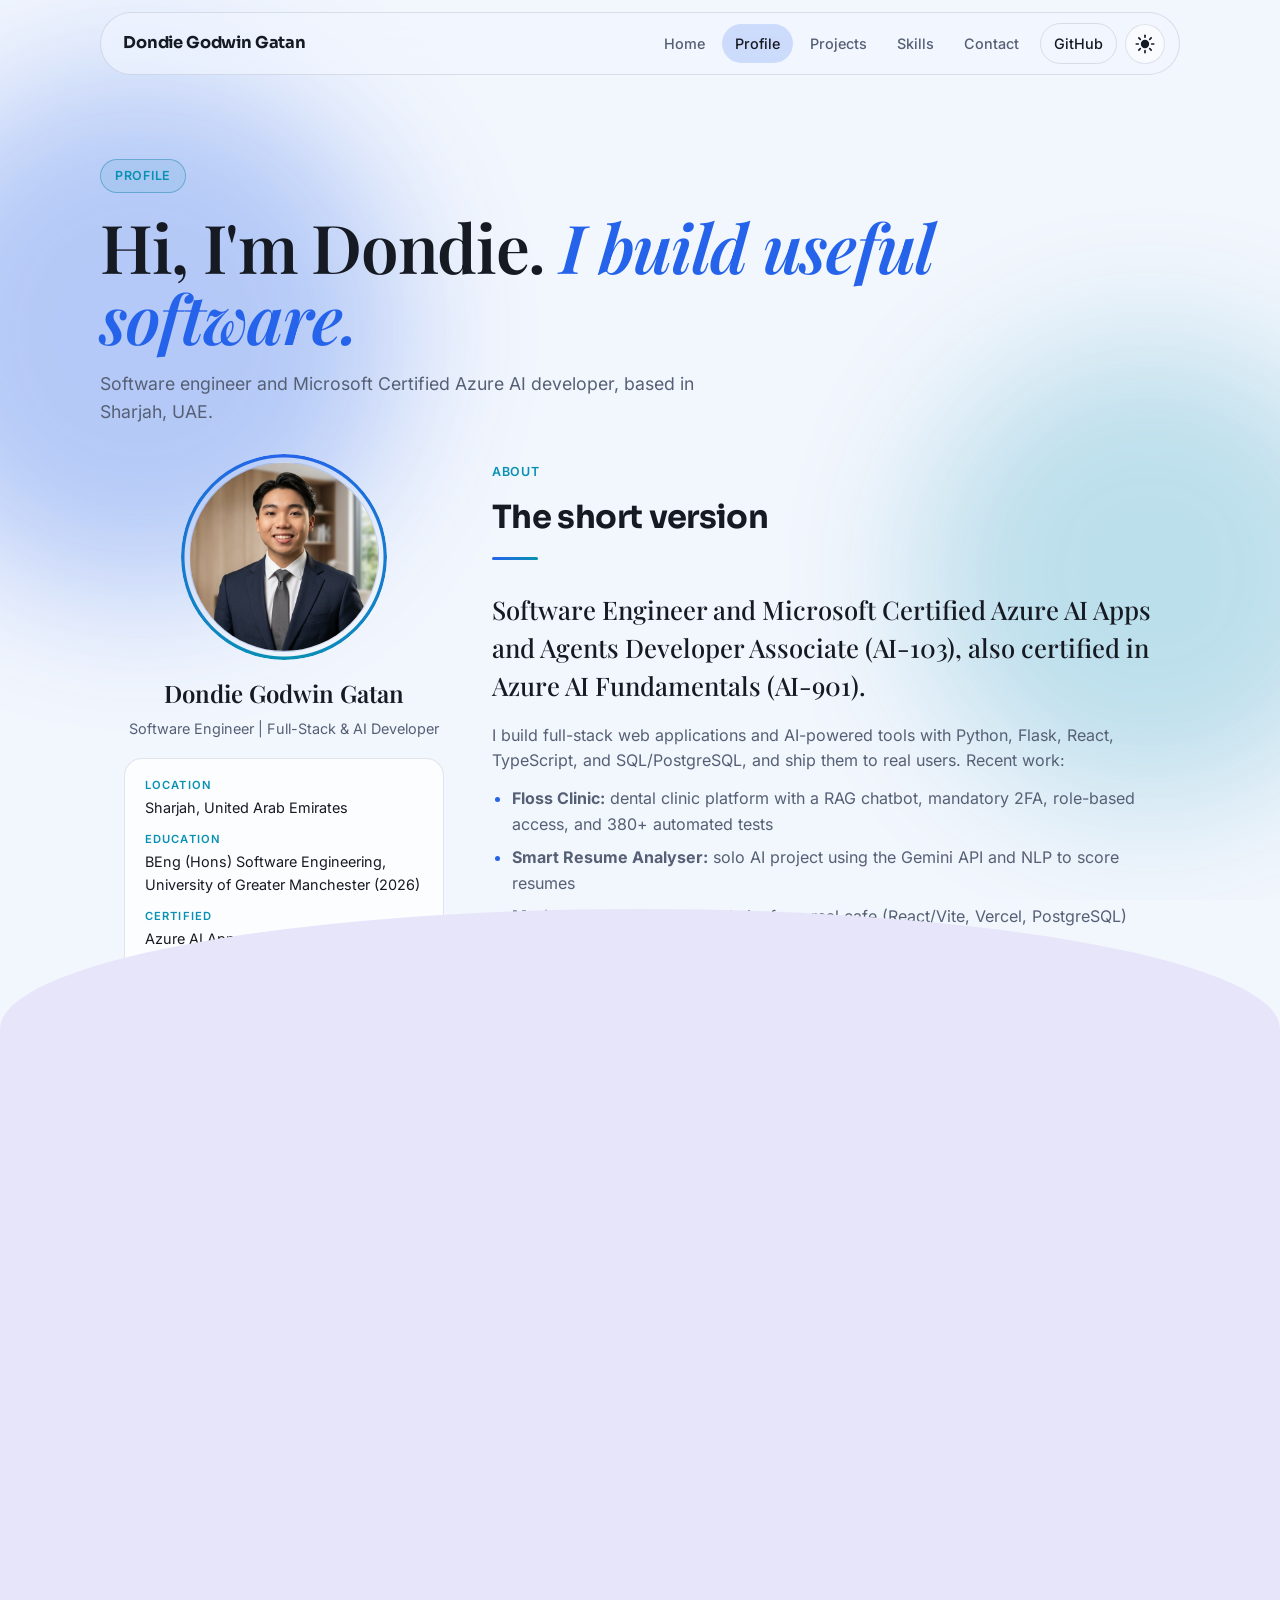
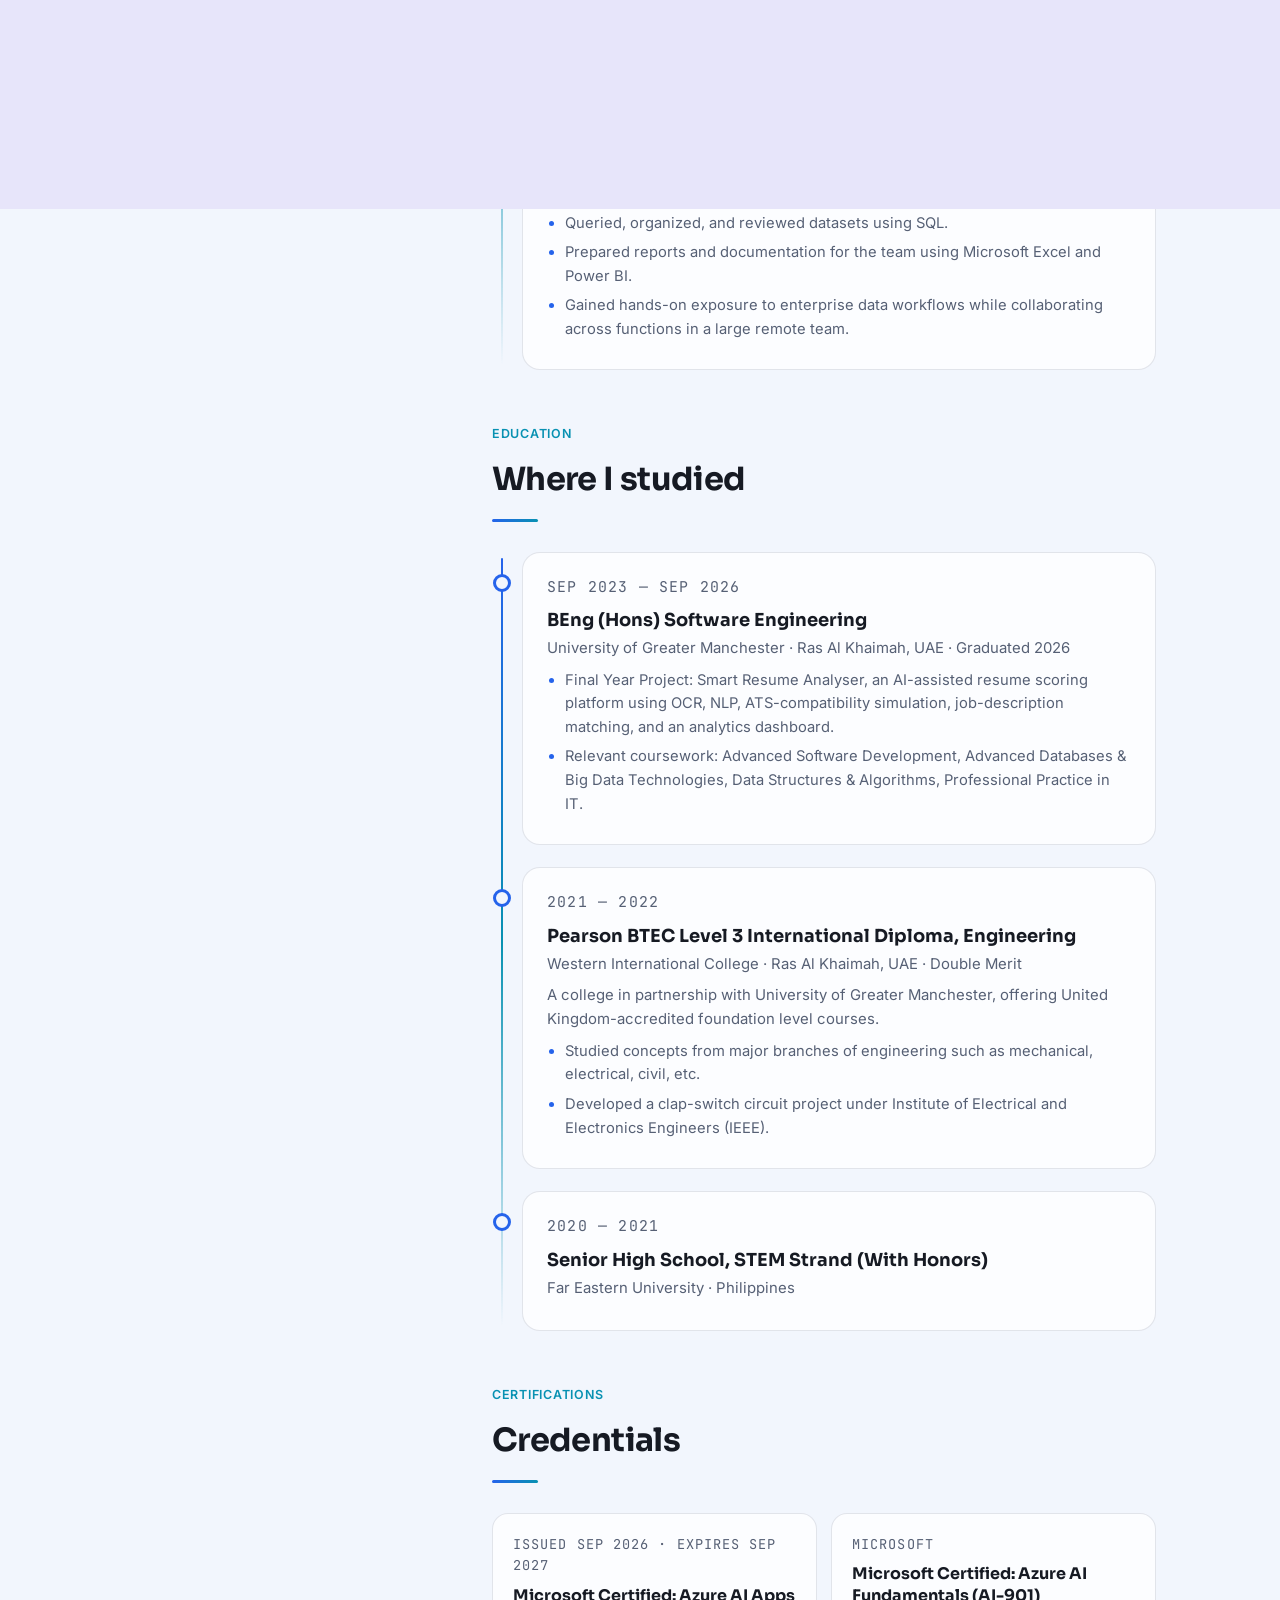
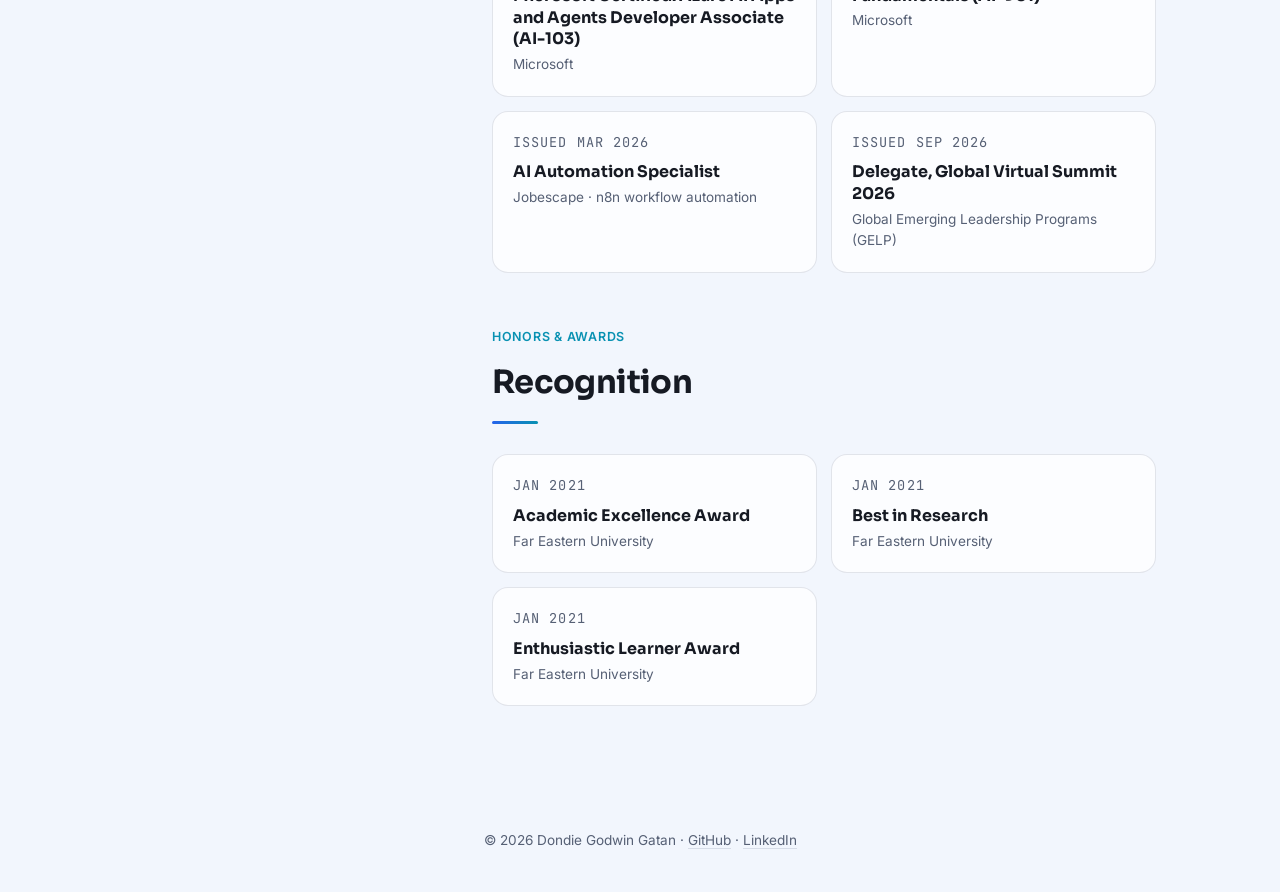
==== about.html @ 832ac9b6 "Improve performance and accessibility from the Lighthouse audit Self-host the fonts (Latin variable " ====
<!DOCTYPE html>
<html lang="en">
<head>
<meta charset="UTF-8">
<meta name="viewport" content="width=device-width, initial-scale=1.0">
<title>Profile — Dondie Godwin Gatan</title>
<meta name="description" content="Profile of Dondie Godwin Gatan: software engineer, Microsoft Certified Azure AI developer, experience, education, certifications and awards.">
<meta property="og:title" content="Profile — Dondie Godwin Gatan">
<meta property="og:description" content="Profile of Dondie Godwin Gatan: software engineer, Microsoft Certified Azure AI developer, experience, education, certifications and awards.">
<meta property="og:type" content="website">
<meta property="og:url" content="https://dondiegatan.github.io/dondiegatan-portfolio/about.html">
<meta property="og:image" content="https://dondiegatan.github.io/dondiegatan-portfolio/assets/og-image.png?v=2">
<meta property="og:image:width" content="1200">
<meta property="og:image:height" content="630">
<meta name="twitter:card" content="summary_large_image">
<meta name="twitter:title" content="Profile — Dondie Godwin Gatan">
<meta name="twitter:description" content="Profile of Dondie Godwin Gatan: software engineer, Microsoft Certified Azure AI developer, experience, education, certifications and awards.">
<meta name="twitter:image" content="https://dondiegatan.github.io/dondiegatan-portfolio/assets/og-image.png?v=2">
<script>(function(){var d=document.documentElement,t=null;try{t=localStorage.getItem('theme')}catch(e){}if(t!=='light'&&t!=='dark')t=null;if(t)d.setAttribute('data-theme',t);d.setAttribute('data-theme-effective',t||(window.matchMedia&&matchMedia('(prefers-color-scheme: light)').matches?'light':'dark'))})();</script>
<link rel="icon" href="data:image/svg+xml,<svg xmlns=%22http://www.w3.org/2000/svg%22 viewBox=%220 0 100 100%22><text y=%22.9em%22 font-size=%2290%22>👨‍💻</text></svg>">
<link rel="preload" href="assets/fonts/sora.woff2" as="font" type="font/woff2" crossorigin>
<link rel="preload" href="assets/fonts/inter.woff2" as="font" type="font/woff2" crossorigin>
<link rel="preload" href="assets/fonts/playfair.woff2" as="font" type="font/woff2" crossorigin>
<link rel="stylesheet" href="style.css">
<noscript><style>.loader,.curtain{display:none!important}.rise,.reveal{opacity:1!important;transform:none!important}</style></noscript>
</head>
<body data-page="profile">
<a class="skip" href="#main">Skip to content</a>
<div class="loader" data-style="iris" aria-hidden="true"><div class="loader-iris"></div><div class="loader-inner"><svg class="loader-mark" viewBox="0 0 120 120" aria-hidden="true"><circle class="ring" cx="60" cy="60" r="52"/><circle class="ring2" cx="60" cy="60" r="40"/><text x="60" y="72" text-anchor="middle">DG</text></svg><div class="loader-label">Profile</div><div class="loader-bar"><i></i></div></div></div>
<div class="curtain" aria-hidden="true"></div>
<canvas id="bg" aria-hidden="true"></canvas>
<div class="bg-glow" aria-hidden="true"></div>
<div class="spotlight" aria-hidden="true"></div>
<div class="scroll-progress" id="scrollProgress"></div>

<header class="nav">
  <div class="nav-inner">
    <a href="index.html" class="nav-brand">Dondie Godwin Gatan</a>
    <nav class="nav-links" aria-label="Main">
      <a href="index.html">Home</a>
      <a href="about.html" aria-current="page">Profile</a>
      <a href="projects.html">Projects</a>
      <a href="skills.html">Skills</a>
      <a href="contact.html">Contact</a>
      <a href="https://github.com/DondieGatan" target="_blank" rel="noopener" class="nav-cta">GitHub</a>
    </nav>
    <button class="theme-toggle" id="themeToggle" type="button" aria-label="Switch to light theme" title="Switch theme">
      <svg viewBox="0 0 24 24" aria-hidden="true" focusable="false">
        <defs><mask id="tgMask"><rect width="24" height="24" fill="#fff"/><circle class="bite" cx="17.5" cy="6.5" r="6" fill="#000"/></mask></defs>
        <circle class="core" cx="12" cy="12" r="5" fill="currentColor" mask="url(#tgMask)"/>
        <g class="rays" stroke="currentColor" stroke-width="2" stroke-linecap="round">
          <line x1="12" y1="1.5" x2="12" y2="4" transform="rotate(0 12 12)"/><line x1="12" y1="1.5" x2="12" y2="4" transform="rotate(45 12 12)"/>
          <line x1="12" y1="1.5" x2="12" y2="4" transform="rotate(90 12 12)"/><line x1="12" y1="1.5" x2="12" y2="4" transform="rotate(135 12 12)"/>
          <line x1="12" y1="1.5" x2="12" y2="4" transform="rotate(180 12 12)"/><line x1="12" y1="1.5" x2="12" y2="4" transform="rotate(225 12 12)"/>
          <line x1="12" y1="1.5" x2="12" y2="4" transform="rotate(270 12 12)"/><line x1="12" y1="1.5" x2="12" y2="4" transform="rotate(315 12 12)"/>
        </g>
      </svg>
    </button>
  </div>
</header>

<main id="main">
  <section class="page-head">
    <div class="section-inner">
      <p class="eyebrow rise" style="--i:0">Profile</p>
      <h1 class="page-title rise" style="--i:1">Hi, I'm Dondie. <em>I build useful software.</em></h1>
      <p class="page-lede rise" style="--i:2">Software engineer and Microsoft Certified Azure AI developer, based in Sharjah, UAE.</p>
    </div>
  </section>

  <div class="profile-layout">
    <aside class="profile-side rise" style="--i:3">
      <div class="avatar">
        <span class="avatar-ring" aria-hidden="true"></span>
        <div class="avatar-inner">
          <span class="avatar-mono" aria-hidden="true">DG</span>
          <img src="assets/profile.jpg" alt="Portrait of Dondie Godwin Gatan" width="600" height="600" decoding="async" fetchpriority="high">
        </div>
      </div>
      <div class="side-name">
        <h2>Dondie Godwin Gatan</h2>
        <p>Software Engineer | Full-Stack &amp; AI Developer</p>
      </div>
      <div class="fact-card">
        <ul class="fact-list">
          <li><b>Location</b><span>Sharjah, United Arab Emirates</span></li>
          <li><b>Education</b><span>BEng (Hons) Software Engineering, University of Greater Manchester (2026)</span></li>
          <li><b>Certified</b><span>Azure AI Apps and Agents Developer Associate (AI-103)</span></li>
          <li><b>Open to</b><span>Software Engineer and Full-Stack Developer roles, on-site, hybrid or remote</span></li>
        </ul>
      </div>
      <a href="assets/Dondie_Godwin_Gatan_CV.pdf" target="_blank" rel="noopener" class="btn btn-primary">Download CV ↓</a>
    </aside>

    <div class="profile-main">
      <section aria-labelledby="about-h">
        <p class="section-eyebrow reveal">About</p>
        <h2 class="section-title reveal" id="about-h">The short version</h2>
        <p class="lead reveal">Software Engineer and Microsoft Certified Azure AI Apps and Agents Developer Associate (AI-103), also certified in Azure AI Fundamentals (AI-901).</p>
        <p class="about-p reveal">I build full-stack web applications and AI-powered tools with Python, Flask, React, TypeScript, and SQL/PostgreSQL, and ship them to real users. Recent work:</p>
        <ul class="about-list reveal">
          <li><strong>Floss Clinic:</strong> dental clinic platform with a RAG chatbot, mandatory 2FA, role-based access, and 380+ automated tests</li>
          <li><strong>Smart Resume Analyser:</strong> solo AI project using the Gemini API and NLP to score resumes</li>
          <li><strong>Mori Matcha:</strong> production website for a real cafe (React/Vite, Vercel, PostgreSQL)</li>
          <li><strong>Expense Tracker:</strong> cross-platform web and mobile app (React Native/Expo)</li>
        </ul>
        <p class="about-p reveal">I also build AI automation workflows with n8n. Open to on-site, hybrid, or remote Software Engineer and Full-Stack Developer roles.</p>
      </section>

      <section aria-labelledby="exp-h">
        <p class="section-eyebrow reveal">Experience</p>
        <h2 class="section-title reveal" id="exp-h">Where I've worked</h2>
        <div class="timeline">
          <div class="tl-item reveal"><div class="tl-card">
            <p class="tl-when">Sep 2026 — Present · Remote</p>
            <h3>Freelance Full-Stack Developer</h3>
            <p class="tl-org">Mori Matcha Home Cafe · Freelance</p>
            <p>Designed and deployed a production website for a real cafe business using React/Vite, Vercel Serverless Functions, and PostgreSQL.</p>
            <ul>
              <li>Built a cart-based ordering system backed by a PostgreSQL order log and an administrative dashboard for managing incoming orders.</li>
              <li>Integrated Google Reviews synchronization with a curated fallback system and implemented SEO/PWA features, including structured data and an installable web app manifest.</li>
              <li>Deployed on Vercel and integrated Vercel Analytics for production monitoring.</li>
            </ul>
            <p style="margin-top:10px">Live demo: <a href="https://mori-matcha-inky.vercel.app" target="_blank" rel="noopener">mori-matcha-inky.vercel.app</a></p>
          </div></div>
          <div class="tl-item reveal"><div class="tl-card">
            <p class="tl-when">Nov 2025 — Jul 2026 · Dubai, UAE · Remote</p>
            <h3>Data Analyst</h3>
            <p class="tl-org">MetLife · Internship</p>
            <p>Supported data analysis and reporting for a global insurance provider during a 9-month remote Data Analyst internship.</p>
            <ul>
              <li>Queried, organized, and reviewed datasets using SQL.</li>
              <li>Prepared reports and documentation for the team using Microsoft Excel and Power BI.</li>
              <li>Gained hands-on exposure to enterprise data workflows while collaborating across functions in a large remote team.</li>
            </ul>
          </div></div>
        </div>
      </section>

      <section aria-labelledby="edu-h">
        <p class="section-eyebrow reveal">Education</p>
        <h2 class="section-title reveal" id="edu-h">Where I studied</h2>
        <div class="timeline">
          <div class="tl-item reveal"><div class="tl-card">
            <p class="tl-when">Sep 2023 — Sep 2026</p>
            <h3>BEng (Hons) Software Engineering</h3>
            <p class="tl-org">University of Greater Manchester · Ras Al Khaimah, UAE · Graduated 2026</p>
            <ul>
              <li>Final Year Project: Smart Resume Analyser, an AI-assisted resume scoring platform using OCR, NLP, ATS-compatibility simulation, job-description matching, and an analytics dashboard.</li>
              <li>Relevant coursework: Advanced Software Development, Advanced Databases &amp; Big Data Technologies, Data Structures &amp; Algorithms, Professional Practice in IT.</li>
            </ul>
          </div></div>
          <div class="tl-item reveal"><div class="tl-card">
            <p class="tl-when">2021 — 2022</p>
            <h3>Pearson BTEC Level 3 International Diploma, Engineering</h3>
            <p class="tl-org">Western International College · Ras Al Khaimah, UAE · Double Merit</p>
            <p>A college in partnership with University of Greater Manchester, offering United Kingdom-accredited foundation level courses.</p>
            <ul>
              <li>Studied concepts from major branches of engineering such as mechanical, electrical, civil, etc.</li>
              <li>Developed a clap-switch circuit project under Institute of Electrical and Electronics Engineers (IEEE).</li>
            </ul>
          </div></div>
          <div class="tl-item reveal"><div class="tl-card">
            <p class="tl-when">2020 — 2021</p>
            <h3>Senior High School, STEM Strand (With Honors)</h3>
            <p class="tl-org">Far Eastern University · Philippines</p>
          </div></div>
        </div>
      </section>

      <section aria-labelledby="cert-h">
        <p class="section-eyebrow reveal">Certifications</p>
        <h2 class="section-title reveal" id="cert-h">Credentials</h2>
        <div class="cert-grid">
          <div class="cert reveal"><p class="tl-when">Issued Sep 2026 · Expires Sep 2027</p><h3>Microsoft Certified: Azure AI Apps and Agents Developer Associate (AI-103)</h3><p>Microsoft</p></div>
          <div class="cert reveal"><p class="tl-when">Microsoft</p><h3>Microsoft Certified: Azure AI Fundamentals (AI-901)</h3><p>Microsoft</p></div>
          <div class="cert reveal"><p class="tl-when">Issued Mar 2026</p><h3>AI Automation Specialist</h3><p>Jobescape · n8n workflow automation</p></div>
          <div class="cert reveal"><p class="tl-when">Issued Sep 2026</p><h3>Delegate, Global Virtual Summit 2026</h3><p>Global Emerging Leadership Programs (GELP)</p></div>
        </div>
      </section>

      <section aria-labelledby="award-h">
        <p class="section-eyebrow reveal">Honors &amp; Awards</p>
        <h2 class="section-title reveal" id="award-h">Recognition</h2>
        <div class="cert-grid">
          <div class="cert reveal"><p class="tl-when">Jan 2021</p><h3>Academic Excellence Award</h3><p>Far Eastern University</p></div>
          <div class="cert reveal"><p class="tl-when">Jan 2021</p><h3>Best in Research</h3><p>Far Eastern University</p></div>
          <div class="cert reveal"><p class="tl-when">Jan 2021</p><h3>Enthusiastic Learner Award</h3><p>Far Eastern University</p></div>
        </div>
      </section>
    </div>
  </div>
</main>

<footer class="footer">
  <p>&copy; 2026 Dondie Godwin Gatan &middot; <a href="https://github.com/DondieGatan" target="_blank" rel="noopener">GitHub</a> &middot; <a href="https://www.linkedin.com/in/dondie-godwin-gatan" target="_blank" rel="noopener">LinkedIn</a></p>
</footer>
<div class="toast" id="toast" role="status" aria-live="polite"></div>
<script src="site.js" defer></script>
</body>
</html>
---- style.css ----
/* Self-hosted fonts (Latin subset, variable weights): no render-blocking third-party request */
@font-face {
  font-family: 'Inter';
  font-style: normal;
  font-weight: 400 700;
  font-display: swap;
  src: url('assets/fonts/inter.woff2') format('woff2');
  unicode-range: U+0000-00FF, U+0131, U+0152-0153, U+02BB-02BC, U+02C6, U+02DA, U+02DC, U+0304, U+0308, U+0329, U+2000-206F, U+20AC, U+2122, U+2191, U+2193, U+2212, U+2215, U+FEFF, U+FFFD;
}
@font-face {
  font-family: 'JetBrains Mono';
  font-style: normal;
  font-weight: 400 700;
  font-display: swap;
  src: url('assets/fonts/jetbrains-mono.woff2') format('woff2');
  unicode-range: U+0000-00FF, U+0131, U+0152-0153, U+02BB-02BC, U+02C6, U+02DA, U+02DC, U+0304, U+0308, U+0329, U+2000-206F, U+20AC, U+2122, U+2191, U+2193, U+2212, U+2215, U+FEFF, U+FFFD;
}
@font-face {
  font-family: 'Playfair Display';
  font-style: italic;
  font-weight: 500 600;
  font-display: swap;
  src: url('assets/fonts/playfair-italic.woff2') format('woff2');
  unicode-range: U+0000-00FF, U+0131, U+0152-0153, U+02BB-02BC, U+02C6, U+02DA, U+02DC, U+0304, U+0308, U+0329, U+2000-206F, U+20AC, U+2122, U+2191, U+2193, U+2212, U+2215, U+FEFF, U+FFFD;
}
@font-face {
  font-family: 'Playfair Display';
  font-style: normal;
  font-weight: 500 600;
  font-display: swap;
  src: url('assets/fonts/playfair.woff2') format('woff2');
  unicode-range: U+0000-00FF, U+0131, U+0152-0153, U+02BB-02BC, U+02C6, U+02DA, U+02DC, U+0304, U+0308, U+0329, U+2000-206F, U+20AC, U+2122, U+2191, U+2193, U+2212, U+2215, U+FEFF, U+FFFD;
}
@font-face {
  font-family: 'Sora';
  font-style: normal;
  font-weight: 600 800;
  font-display: swap;
  src: url('assets/fonts/sora.woff2') format('woff2');
  unicode-range: U+0000-00FF, U+0131, U+0152-0153, U+02BB-02BC, U+02C6, U+02DA, U+02DC, U+0304, U+0308, U+0329, U+2000-206F, U+20AC, U+2122, U+2191, U+2193, U+2212, U+2215, U+FEFF, U+FFFD;
}

/* =========================================================
   Base tokens (each page overrides the accent via body[data-page])
   ========================================================= */
:root {
  --bg: #080b12;
  --bg-alt: #0c111b;
  --surface: rgba(18, 24, 36, 0.72);
  --surface-solid: #121824;
  --border: rgba(120, 140, 180, 0.18);
  --text: #eaeef7;
  --text-muted: #9aa6bd;
  --accent: #7c6cf6;
  --accent-2: #4fd1c5;
  --radius: 18px;
  --max-width: 1080px;
  --font-body: 'Inter', -apple-system, BlinkMacSystemFont, "Segoe UI", Roboto, Helvetica, Arial, sans-serif;
  --font-heading: 'Sora', var(--font-body);
  --font-serif: 'Playfair Display', Georgia, 'Times New Roman', serif;
  --font-mono: 'JetBrains Mono', ui-monospace, SFMono-Regular, Menlo, Consolas, monospace;
  --shadow-color: rgba(4, 6, 12, 0.6);
  --shadow-sm: 0 8px 20px -12px var(--shadow-color);
  --shadow-lg: 0 28px 56px -28px var(--shadow-color);
  --mx: 50vw;
  --my: 30vh;
  --loader-bg: color-mix(in srgb, var(--accent) 9%, var(--bg));
}

/* Light theme: follows the system unless the visitor picked a theme with the toggle */
@media (prefers-color-scheme: light) {
  :root:not([data-theme="dark"]) {
    --bg: #f5f6fb;
    --bg-alt: #ffffff;
    --surface: rgba(255, 255, 255, 0.78);
    --surface-solid: #ffffff;
    --border: rgba(60, 70, 110, 0.14);
    --text: #161a23;
    --text-muted: #566075;
    --accent: #5b3df0;
    --accent-2: #0e9488;
    --shadow-color: rgba(30, 34, 70, 0.16);
  }
}
:root[data-theme="light"] {
  --bg: #f5f6fb;
  --bg-alt: #ffffff;
  --surface: rgba(255, 255, 255, 0.78);
  --surface-solid: #ffffff;
  --border: rgba(60, 70, 110, 0.14);
  --text: #161a23;
  --text-muted: #566075;
  --accent: #5b3df0;
  --accent-2: #0e9488;
  --shadow-color: rgba(30, 34, 70, 0.16);
}
:root[data-theme="dark"] { color-scheme: dark; }
:root[data-theme="light"] { color-scheme: light; }

/* ---- Page themes: every page has its own palette ---- */
body[data-page="home"] { --accent: #7c6cf6; --accent-2: #4fd1c5; }

body[data-page="profile"] { --bg: #060a14; --bg-alt: #0a1020; --surface-solid: #0e1626; --accent: #3b82f6; --accent-2: #22d3ee; }
body[data-page="projects"] { --bg: #0d0906; --bg-alt: #140e09; --surface-solid: #1c140d; --surface: rgba(32, 22, 14, 0.74); --accent: #f97316; --accent-2: #fbbf24; }
body[data-page="skills"] { --bg: #06110e; --bg-alt: #09160f; --surface-solid: #0c1a14; --accent: #34d399; --accent-2: #a3e635; }
body[data-page="contact"] { --bg: #0c0a15; --bg-alt: #110d1d; --surface-solid: #161024; --accent: #a78bfa; --accent-2: #fb7185; }

@media (prefers-color-scheme: light) {
  :root:not([data-theme="dark"]) body[data-page="home"] { --accent: #5b3df0; --accent-2: #0e9488; }
  :root:not([data-theme="dark"]) body[data-page="profile"] { --bg: #f2f6fd; --bg-alt: #ffffff; --surface: rgba(255, 255, 255, 0.78); --surface-solid: #ffffff; --accent: #2563eb; --accent-2: #0891b2; }
  :root:not([data-theme="dark"]) body[data-page="projects"] { --bg: #fff8f1; --bg-alt: #ffffff; --surface: rgba(255, 255, 255, 0.78); --surface-solid: #ffffff; --accent: #ea580c; --accent-2: #d97706; }
  :root:not([data-theme="dark"]) body[data-page="skills"] { --bg: #f1faf5; --bg-alt: #ffffff; --surface: rgba(255, 255, 255, 0.78); --surface-solid: #ffffff; --accent: #059669; --accent-2: #65a30d; }
  :root:not([data-theme="dark"]) body[data-page="contact"] { --bg: #f7f4fd; --bg-alt: #ffffff; --surface: rgba(255, 255, 255, 0.78); --surface-solid: #ffffff; --accent: #7c3aed; --accent-2: #e11d48; }
}
:root[data-theme="light"] body[data-page="home"] { --accent: #5b3df0; --accent-2: #0e9488; }
:root[data-theme="light"] body[data-page="profile"] { --bg: #f2f6fd; --bg-alt: #ffffff; --surface: rgba(255, 255, 255, 0.78); --surface-solid: #ffffff; --accent: #2563eb; --accent-2: #0891b2; }
:root[data-theme="light"] body[data-page="projects"] { --bg: #fff8f1; --bg-alt: #ffffff; --surface: rgba(255, 255, 255, 0.78); --surface-solid: #ffffff; --accent: #ea580c; --accent-2: #d97706; }
:root[data-theme="light"] body[data-page="skills"] { --bg: #f1faf5; --bg-alt: #ffffff; --surface: rgba(255, 255, 255, 0.78); --surface-solid: #ffffff; --accent: #059669; --accent-2: #65a30d; }
:root[data-theme="light"] body[data-page="contact"] { --bg: #f7f4fd; --bg-alt: #ffffff; --surface: rgba(255, 255, 255, 0.78); --surface-solid: #ffffff; --accent: #7c3aed; --accent-2: #e11d48; }

* { box-sizing: border-box; }
html { scroll-behavior: smooth; scroll-padding-top: 90px; }

body {
  margin: 0;
  background: var(--bg);
  color: var(--text);
  font-family: var(--font-body);
  line-height: 1.6;
  overflow-x: hidden;
}

h1, h2, h3, h4, .nav-brand { font-family: var(--font-heading); }
a { color: inherit; }
img { max-width: 100%; display: block; }
::selection { background: color-mix(in srgb, var(--accent) 40%, transparent); }
:focus-visible { outline: 2px solid var(--accent-2); outline-offset: 3px; border-radius: 6px; }

.sr-only { position: absolute; width: 1px; height: 1px; margin: -1px; padding: 0; overflow: hidden; clip: rect(0, 0, 0, 0); white-space: nowrap; border: 0; }

.skip {
  position: fixed; left: 12px; top: -60px; z-index: 200;
  padding: 8px 14px; border-radius: 8px; background: var(--accent); color: #fff; text-decoration: none;
  transition: top 0.2s ease;
}
.skip:focus { top: 12px; }

/* =========================================================
   Loading animation (pure CSS, auto-hides even without JS)
   ========================================================= */
.loader { position: fixed; inset: 0; z-index: 100; pointer-events: none; animation: loaderGone 0s linear 1.9s forwards; }
@keyframes loaderGone { to { visibility: hidden; } }

.loader-inner {
  position: absolute; inset: 0; z-index: 3;
  display: flex; flex-direction: column; align-items: center; justify-content: center; gap: 20px;
  animation: innerOut 0.3s ease 0.75s forwards;
}
@keyframes innerOut { to { opacity: 0; transform: scale(0.92); } }

.loader-mark { width: 104px; height: 104px; overflow: visible; }
.loader-mark circle { fill: none; stroke-linecap: round; }
.loader-mark .ring { stroke: var(--accent); stroke-width: 3; stroke-dasharray: 327; stroke-dashoffset: 327; transform-origin: 60px 60px; transform: rotate(-90deg); animation: ringDraw 0.7s cubic-bezier(.6, .1, .2, 1) 0.05s forwards; }
.loader-mark .ring2 { stroke: var(--accent-2); stroke-width: 2; opacity: 0.8; stroke-dasharray: 251; stroke-dashoffset: -251; transform-origin: 60px 60px; transform: rotate(-90deg); animation: ringDraw2 0.75s cubic-bezier(.6, .1, .2, 1) 0.1s forwards; }
.loader-mark text { fill: var(--text); font-family: var(--font-heading); font-weight: 700; font-size: 34px; letter-spacing: 0.02em; opacity: 0; animation: markIn 0.4s ease 0.25s forwards; }
@keyframes ringDraw { to { stroke-dashoffset: 0; } }
@keyframes ringDraw2 { to { stroke-dashoffset: 0; } }
@keyframes markIn { from { opacity: 0; transform: translateY(6px); } to { opacity: 1; transform: none; } }

.loader-label { font-weight: 600; font-size: 0.78rem; letter-spacing: 0.34em; text-transform: uppercase; color: var(--text-muted); opacity: 0; animation: markIn 0.4s ease 0.3s forwards; }
.loader-bar { width: 170px; height: 2px; border-radius: 2px; background: var(--border); overflow: hidden; }
.loader-bar i { display: block; height: 100%; width: 0; background: linear-gradient(90deg, var(--accent), var(--accent-2)); animation: barFill 0.7s cubic-bezier(.5, 0, .2, 1) 0.05s forwards; }
@keyframes barFill { to { width: 100%; } }

.loader-panels { position: absolute; inset: 0; display: flex; }
.loader-panels i { flex: 1; margin-right: -1px; background: var(--loader-bg); animation: stripUp 0.7s cubic-bezier(.7, 0, .2, 1) forwards; animation-delay: calc(0.75s + var(--d, 0) * 75ms); }
@keyframes stripUp { to { transform: translateY(-101%); } }

/* Home: strips lift from left to right */
/* Skills: strips lift from the centre outward (delays set in markup) */
/* Projects: horizontal shutters sliding in alternating directions */
.loader[data-style="shutters"] .loader-panels { flex-direction: column; }
.loader[data-style="shutters"] .loader-panels i { margin: 0 0 -1px; animation-name: shutterL; }
.loader[data-style="shutters"] .loader-panels i:nth-child(even) { animation-name: shutterR; }
@keyframes shutterL { to { transform: translateX(-101%); } }
@keyframes shutterR { to { transform: translateX(101%); } }

/* Profile: iris closing to the centre */
.loader-iris { position: absolute; inset: 0; background: var(--loader-bg); animation: iris 0.8s cubic-bezier(.7, 0, .2, 1) 0.75s forwards; }
@keyframes iris { from { clip-path: circle(150% at 50% 50%); } to { clip-path: circle(0% at 50% 50%); } }

/* Contact: curved curtain rising up */
.loader-curtain { position: absolute; inset: -6% 0 0 0; background: var(--loader-bg); border-radius: 0 0 50% 50% / 0 0 150px 150px; animation: curtainUp 0.8s cubic-bezier(.7, 0, .2, 1) 0.75s forwards; }
@keyframes curtainUp { to { transform: translateY(-125%); } }

/* Curtain used when leaving a page */
.curtain {
  position: fixed; inset: 0; z-index: 90; pointer-events: none;
  background: var(--loader-bg);
  transform: translateY(101%);
  transition: transform 0.45s cubic-bezier(.7, 0, .2, 1);
  border-radius: 50% 50% 0 0 / 120px 120px 0 0;
}
html.leaving .curtain { transform: none; pointer-events: all; border-radius: 0; }

/* Content entrance: begins once the loader has opened */
.rise { opacity: 0; transform: translateY(24px); }
html.loaded .rise { animation: rise 0.85s cubic-bezier(.2, .7, .2, 1) both; animation-delay: calc(var(--i, 0) * 90ms); }
@keyframes rise { from { opacity: 0; transform: translateY(24px); } to { opacity: 1; transform: none; } }

/* =========================================================
   Background layers
   ========================================================= */
#bg { position: fixed; inset: 0; width: 100%; height: 100%; z-index: 0; pointer-events: none; }

.bg-glow {
  position: fixed; inset: 0; z-index: 0; pointer-events: none;
  background:
    radial-gradient(620px 460px at 88% -6%, color-mix(in srgb, var(--accent) 26%, transparent), transparent 70%),
    radial-gradient(560px 420px at -6% 62%, color-mix(in srgb, var(--accent-2) 16%, transparent), transparent 70%);
  animation: drift 18s ease-in-out infinite alternate;
}
@keyframes drift { from { transform: translate3d(0, 0, 0) scale(1); } to { transform: translate3d(-24px, 18px, 0) scale(1.06); } }

/* Profile: slow aurora blobs instead of particles */
body[data-page="profile"] .bg-glow { animation: none; background: none; overflow: hidden; }
body[data-page="profile"] .bg-glow::before,
body[data-page="profile"] .bg-glow::after {
  content: ""; position: absolute; border-radius: 50%; filter: blur(70px); opacity: 0.55;
}
body[data-page="profile"] .bg-glow::before { width: 520px; height: 520px; left: -120px; top: 8%; background: color-mix(in srgb, var(--accent) 55%, transparent); animation: aurora1 20s ease-in-out infinite alternate; }
body[data-page="profile"] .bg-glow::after { width: 460px; height: 460px; right: -100px; top: 38%; background: color-mix(in srgb, var(--accent-2) 42%, transparent); animation: aurora2 24s ease-in-out infinite alternate; }
@keyframes aurora1 { from { transform: translate(0, 0) scale(1); } to { transform: translate(160px, 120px) scale(1.18); } }
@keyframes aurora2 { from { transform: translate(0, 0) scale(1); } to { transform: translate(-180px, -90px) scale(1.12); } }

.spotlight {
  position: fixed; inset: 0; z-index: 0; pointer-events: none; opacity: 0; transition: opacity 0.5s ease;
  background: radial-gradient(420px circle at var(--mx) var(--my), color-mix(in srgb, var(--accent) 16%, transparent), transparent 65%);
}
.has-pointer .spotlight { opacity: 1; }

.nav, main, .footer { position: relative; z-index: 1; }

.scroll-progress { position: fixed; top: 0; left: 0; height: 3px; width: 0%; background: linear-gradient(90deg, var(--accent), var(--accent-2)); z-index: 50; }

/* =========================================================
   Nav
   ========================================================= */
.nav { position: sticky; top: 12px; z-index: 20; padding: 0 16px; }

.nav-inner {
  max-width: var(--max-width); margin: 0 auto; padding: 10px 14px 10px 22px;
  display: flex; align-items: center; justify-content: space-between;
  border: 1px solid var(--border); border-radius: 999px;
  background: color-mix(in srgb, var(--bg) 62%, transparent);
  backdrop-filter: blur(14px) saturate(140%); -webkit-backdrop-filter: blur(14px) saturate(140%);
  transition: box-shadow 0.25s ease, border-color 0.25s ease;
}
.nav.scrolled .nav-inner { box-shadow: var(--shadow-sm); border-color: color-mix(in srgb, var(--accent) 28%, var(--border)); }
.nav-brand { font-weight: 700; text-decoration: none; font-size: 1.02rem; letter-spacing: -0.01em; }
.nav-links { display: flex; align-items: center; gap: 4px; margin-left: auto; }
.nav-links a {
  position: relative; text-decoration: none; color: var(--text-muted);
  font-size: 0.9rem; font-weight: 500; padding: 8px 13px; border-radius: 999px;
  transition: color 0.2s ease, background 0.2s ease;
}
.nav-links a:hover { color: var(--text); background: color-mix(in srgb, var(--accent) 12%, transparent); }
.nav-links a[aria-current="page"] { color: var(--text); background: color-mix(in srgb, var(--accent) 18%, transparent); }
.nav-links a.nav-cta { margin-left: 4px; border: 1px solid var(--border); color: var(--text); }
.nav-links a.nav-cta:hover { border-color: var(--accent); }

/* =========================================================
   Shared components
   ========================================================= */
.section { padding: 84px 24px; }
.section-alt { background: color-mix(in srgb, var(--bg-alt) 55%, transparent); border-top: 1px solid var(--border); border-bottom: 1px solid var(--border); }
.section-inner { max-width: var(--max-width); margin: 0 auto; }
.page-head { padding: 96px 24px 36px; }

.eyebrow {
  display: inline-block; color: var(--accent-2); font-weight: 600; letter-spacing: 0.06em; text-transform: uppercase;
  font-size: 0.78rem; margin: 0 0 18px; padding: 6px 14px;
  border: 1px solid color-mix(in srgb, var(--accent-2) 35%, var(--border)); border-radius: 999px;
  background: color-mix(in srgb, var(--accent-2) 8%, transparent);
}
.section-eyebrow { color: var(--accent-2); font-weight: 600; letter-spacing: 0.06em; text-transform: uppercase; font-size: 0.78rem; margin: 0 0 10px; }
.section-title { position: relative; font-size: clamp(1.5rem, 3vw, 2rem); letter-spacing: -0.02em; margin: 0 0 30px; padding-bottom: 16px; }
.section-title::after { content: ""; position: absolute; left: 0; bottom: 0; width: 46px; height: 3px; border-radius: 999px; background: linear-gradient(90deg, var(--accent), var(--accent-2)); transition: width 0.4s ease; }
.section-inner:hover .section-title::after { width: 84px; }

.page-title { font-size: clamp(2.3rem, 6vw, 4.2rem); line-height: 1.05; letter-spacing: -0.03em; margin: 0 0 18px; }
.page-lede { color: var(--text-muted); font-size: 1.1rem; max-width: 620px; margin: 0; }

.grad { background: linear-gradient(100deg, var(--accent), var(--accent-2), var(--accent)); background-size: 220% 100%; -webkit-background-clip: text; background-clip: text; color: transparent; animation: sheen 7s linear infinite; }
@keyframes sheen { to { background-position: -220% 0; } }

/* Scroll-reveal */
.reveal { opacity: 0; transform: translateY(26px); transition: opacity 0.7s ease, transform 0.7s cubic-bezier(.2, .7, .2, 1); }
.reveal.is-visible { opacity: 1; transform: none; }

/* Buttons */
.btn {
  position: relative; overflow: hidden; display: inline-block; padding: 12px 22px; border-radius: 12px;
  font-weight: 600; font-size: 0.95rem; text-decoration: none; cursor: pointer; font-family: inherit;
  transition: transform 0.2s ease, box-shadow 0.25s ease, border-color 0.2s ease, background 0.2s ease;
}
.btn::after { content: ""; position: absolute; top: 0; left: -70%; width: 45%; height: 100%; background: linear-gradient(100deg, transparent, rgba(255, 255, 255, 0.28), transparent); transform: skewX(-20deg); transition: left 0.6s ease; pointer-events: none; }
.btn:hover::after { left: 130%; }
.btn:hover { transform: translateY(-2px); }
.btn:active { transform: translateY(0); }
.btn-primary { background: linear-gradient(135deg, var(--accent), color-mix(in srgb, var(--accent) 50%, var(--accent-2))); color: #fff !important; border: 0; box-shadow: 0 12px 26px -14px color-mix(in srgb, var(--accent) 75%, transparent); }
.btn-primary:hover { box-shadow: 0 16px 34px -12px color-mix(in srgb, var(--accent) 90%, transparent); }
.btn-ghost { border: 1px solid var(--border); color: var(--text) !important; background: color-mix(in srgb, var(--surface-solid) 40%, transparent); }
.btn-ghost:hover { border-color: var(--accent); background: color-mix(in srgb, var(--accent) 10%, transparent); }
.btn-small { padding: 8px 16px; font-size: 0.85rem; border: 1px solid var(--border); color: var(--text) !important; border-radius: 10px; }
.btn-small:hover { border-color: var(--accent); }
.btn-small.btn-primary { border-color: transparent; }

/* Glow-on-hover surfaces */
.project, .skill-group, .stat, .explore-card, .link-card, .tl-card, .cert, .fact-card { --x: 50%; --y: 50%; position: relative; overflow: hidden; }
.project::before, .skill-group::before, .stat::before, .explore-card::before, .link-card::before, .tl-card::before, .cert::before, .fact-card::before {
  content: ""; position: absolute; inset: 0; border-radius: inherit; pointer-events: none; opacity: 0; transition: opacity 0.35s ease;
  background: radial-gradient(360px circle at var(--x) var(--y), color-mix(in srgb, var(--accent) 17%, transparent), transparent 60%);
}
.project:hover::before, .skill-group:hover::before, .stat:hover::before, .explore-card:hover::before, .link-card:hover::before, .tl-card:hover::before, .cert:hover::before, .fact-card:hover::before { opacity: 1; }

/* Footer */
.footer { text-align: center; padding: 34px 24px 40px; color: var(--text-muted); font-size: 0.85rem; }
.footer p { margin: 0 0 6px; }
.footer p:last-child { margin-bottom: 0; }
.footer a { text-decoration: none; border-bottom: 1px solid var(--border); }
.footer a:hover { color: var(--text); border-color: var(--accent); }
.footer-note { opacity: 0.7; font-size: 0.8rem; }

/* =========================================================
   HOME
   ========================================================= */
.hero { position: relative; padding: 110px 24px 70px; }
.hero-inner { max-width: var(--max-width); margin: 0 auto; }
.hero h1 { font-size: clamp(2.1rem, 5.2vw, 3.7rem); line-height: 1.1; letter-spacing: -0.025em; margin: 0 0 24px; max-width: 860px; }
.hero-sub { color: var(--text-muted); font-size: 1.06rem; max-width: 660px; margin: 0 0 16px; }
.hero-education { color: var(--text-muted); font-size: 0.92rem; max-width: 660px; margin: 0 0 30px; }
.hero-actions { display: flex; gap: 12px; flex-wrap: wrap; margin-bottom: 44px; }

.stats { list-style: none; margin: 0; padding: 0; display: grid; grid-template-columns: repeat(auto-fit, minmax(190px, 1fr)); gap: 14px; max-width: 760px; }
.stat { padding: 18px 20px; border: 1px solid var(--border); border-radius: 16px; background: var(--surface); display: flex; flex-direction: column; gap: 2px; transition: transform 0.3s ease, border-color 0.3s ease; }
.stat strong { font-family: var(--font-heading); font-size: 1.7rem; letter-spacing: -0.02em; line-height: 1.15; }
.stat span { color: var(--text-muted); font-size: 0.85rem; }
.stat:hover { transform: translateY(-4px); border-color: color-mix(in srgb, var(--accent) 45%, var(--border)); }

.explore-grid { display: grid; grid-template-columns: repeat(auto-fit, minmax(240px, 1fr)); gap: 18px; }
.explore-card {
  display: flex; flex-direction: column; gap: 6px; padding: 26px 24px 22px; min-height: 210px;
  text-decoration: none; border: 1px solid var(--border); border-radius: 20px; background: var(--surface);
  transition: transform 0.35s cubic-bezier(.2, .7, .2, 1), border-color 0.3s ease, box-shadow 0.3s ease;
}
.explore-card::after {
  content: ""; position: absolute; left: 0; right: 0; bottom: 0; height: 3px;
  background: linear-gradient(90deg, var(--c1), var(--c2)); transform: scaleX(0.2); transform-origin: left; transition: transform 0.45s ease;
}
.explore-card:hover { transform: translateY(-6px); border-color: color-mix(in srgb, var(--c1) 55%, var(--border)); box-shadow: var(--shadow-lg); }
.explore-card:hover::after { transform: scaleX(1); }
.explore-no { font-family: var(--font-mono); font-size: 0.8rem; color: var(--c1); letter-spacing: 0.1em; }
.explore-card h3 { margin: 4px 0 0; font-size: 1.4rem; letter-spacing: -0.015em; }
.explore-card p { margin: 0; color: var(--text-muted); font-size: 0.93rem; flex: 1; }
.explore-arrow { font-size: 1.4rem; color: var(--c1); transition: transform 0.3s ease; align-self: flex-start; }
.explore-card:hover .explore-arrow { transform: translateX(8px); }

/* =========================================================
   PROFILE  (warm, editorial)
   ========================================================= */
body[data-page="profile"] .page-title { font-family: var(--font-serif); font-weight: 600; letter-spacing: -0.02em; }
body[data-page="profile"] .page-title em { font-style: italic; color: var(--accent); }

.profile-layout { max-width: var(--max-width); margin: 0 auto; padding: 0 24px 90px; display: grid; grid-template-columns: 320px 1fr; gap: 48px; align-items: start; }
.profile-side { position: sticky; top: 96px; display: flex; flex-direction: column; gap: 18px; }

.avatar { position: relative; width: 190px; height: 190px; margin: 0 auto 4px; }
.avatar-ring { position: absolute; inset: -8px; border-radius: 50%; background: conic-gradient(from 0deg, var(--accent), var(--accent-2), var(--accent)); animation: spin 9s linear infinite; -webkit-mask: radial-gradient(farthest-side, transparent calc(100% - 4px), #000 calc(100% - 3px)); mask: radial-gradient(farthest-side, transparent calc(100% - 4px), #000 calc(100% - 3px)); }
@keyframes spin { to { transform: rotate(360deg); } }
.avatar-inner { position: absolute; inset: 0; border-radius: 50%; overflow: hidden; display: grid; place-items: center; background: radial-gradient(circle at 30% 25%, color-mix(in srgb, var(--accent) 45%, var(--surface-solid)), var(--surface-solid)); border: 1px solid var(--border); }
.avatar-mono { font-family: var(--font-serif); font-size: 3.4rem; font-weight: 600; letter-spacing: 0.02em; }
.avatar-inner img { position: absolute; inset: 0; width: 100%; height: 100%; object-fit: cover; }

.side-name { text-align: center; }
.side-name h2 { font-family: var(--font-serif); font-size: 1.5rem; margin: 0 0 4px; }
.side-name p { margin: 0; color: var(--text-muted); font-size: 0.9rem; }

.fact-card { padding: 18px 20px; border: 1px solid var(--border); border-radius: 18px; background: var(--surface); }
.fact-list { list-style: none; margin: 0; padding: 0; display: grid; gap: 12px; position: relative; }
.fact-list li { display: grid; gap: 1px; font-size: 0.9rem; }
.fact-list b { font-size: 0.7rem; letter-spacing: 0.1em; text-transform: uppercase; color: var(--accent-2); font-weight: 600; }
.fact-list span { color: var(--text); }

.profile-main { display: grid; gap: 54px; min-width: 0; }
.lead { font-family: var(--font-serif); font-size: clamp(1.25rem, 2.2vw, 1.6rem); line-height: 1.5; margin: 0 0 18px; }
.about-list { margin: 0 0 18px; padding-left: 20px; color: var(--text-muted); }
.about-list li { margin-bottom: 8px; }
.about-list li::marker { color: var(--accent); }
.about-p { color: var(--text-muted); margin: 0 0 12px; }

.timeline { position: relative; display: grid; gap: 22px; padding-left: 30px; }
.timeline::before { content: ""; position: absolute; left: 9px; top: 6px; bottom: 6px; width: 2px; background: linear-gradient(var(--accent), var(--accent-2), transparent); transform-origin: top; animation: lineGrow 1.4s ease 0.2s both; border-radius: 2px; }
@keyframes lineGrow { from { transform: scaleY(0); } to { transform: scaleY(1); } }
.tl-item { position: relative; }
.tl-item::before { content: ""; position: absolute; left: -29px; top: 22px; width: 12px; height: 12px; border-radius: 50%; background: var(--bg); border: 3px solid var(--accent); transition: transform 0.3s ease, background 0.3s ease; }
.tl-item:hover::before { transform: scale(1.35); background: var(--accent); }
.tl-card { padding: 22px 24px; border: 1px solid var(--border); border-radius: 18px; background: var(--surface); transition: transform 0.3s ease, border-color 0.3s ease; }
.tl-card:hover { transform: translateX(6px); border-color: color-mix(in srgb, var(--accent) 45%, var(--border)); }
.tl-when { font-family: var(--font-mono); font-size: 0.74rem; letter-spacing: 0.08em; text-transform: uppercase; color: var(--accent-2); margin: 0 0 6px; }
.tl-card h3 { margin: 0 0 2px; font-size: 1.12rem; }
.tl-org { margin: 0 0 10px; color: var(--text-muted); font-size: 0.92rem; }
.tl-card p { margin: 0 0 8px; color: var(--text-muted); font-size: 0.93rem; }
.tl-card ul { margin: 8px 0 0; padding-left: 18px; color: var(--text-muted); font-size: 0.92rem; }
.tl-card li { margin-bottom: 6px; }
.tl-card li::marker { color: var(--accent); }
.tl-card a { color: var(--accent-2); }

.cert-grid { display: grid; grid-template-columns: repeat(auto-fit, minmax(250px, 1fr)); gap: 14px; }
.cert { padding: 20px; border: 1px solid var(--border); border-radius: 16px; background: var(--surface); transition: transform 0.3s ease, border-color 0.3s ease; }
.cert:hover { transform: translateY(-5px) rotate(-0.4deg); border-color: color-mix(in srgb, var(--accent-2) 55%, var(--border)); }
.cert h3 { margin: 0 0 4px; font-size: 1rem; line-height: 1.35; }
.cert p { margin: 0; color: var(--text-muted); font-size: 0.85rem; }
.cert .tl-when { margin-bottom: 8px; }

/* =========================================================
   PROJECTS  (blueprint / cyan)
   ========================================================= */
.mono { font-family: var(--font-mono); }
body[data-page="projects"] .page-title { font-weight: 800; }

.filters { display: flex; flex-wrap: wrap; gap: 10px; margin: 26px 0 0; }
.filter {
  font-family: var(--font-mono); font-size: 0.8rem; letter-spacing: 0.04em; cursor: pointer;
  padding: 8px 16px; border-radius: 999px; border: 1px solid var(--border); background: transparent; color: var(--text-muted);
  transition: color 0.2s ease, border-color 0.2s ease, background 0.2s ease, transform 0.2s ease;
}
.filter span { opacity: 0.6; margin-left: 6px; }
.filter:hover { color: var(--text); border-color: var(--accent); transform: translateY(-2px); }
.filter.is-active { color: #fff; border-color: transparent; background: linear-gradient(135deg, var(--accent), var(--accent-2)); }

.project[hidden] { display: none; }
.project {
  background: var(--surface); border: 1px solid var(--border); border-radius: var(--radius);
  padding: 24px 24px 22px 28px; margin-bottom: 22px;
  transition: transform 0.3s ease, box-shadow 0.3s ease, border-color 0.3s ease;
}
.project::after { content: ""; position: absolute; left: 0; top: 0; bottom: 0; width: 4px; background: linear-gradient(var(--accent), var(--accent-2)); opacity: 0.55; transition: opacity 0.3s ease, width 0.3s ease; }
.project:hover::after { opacity: 1; width: 6px; }
.project.featured { border-color: color-mix(in srgb, var(--accent) 38%, var(--border)); }
.project:hover { transform: translateY(-4px); box-shadow: var(--shadow-lg); border-color: color-mix(in srgb, var(--accent) 50%, var(--border)); }

.project-no {
  position: absolute; right: 22px; top: 6px; font-family: var(--font-mono); font-weight: 700; font-size: 4.4rem; line-height: 1;
  color: transparent; -webkit-text-stroke: 1px color-mix(in srgb, var(--accent) 38%, transparent); opacity: 0.55; pointer-events: none; transition: opacity 0.3s ease, transform 0.4s ease;
}
.project:hover .project-no { opacity: 1; transform: translateY(-4px); }

.project-top { position: relative; display: grid; grid-template-columns: 300px 1fr; gap: 28px; align-items: center; }
.project-thumb { position: relative; aspect-ratio: 16 / 10; border-radius: 12px; overflow: hidden; border: 1px solid var(--border); background: var(--surface-solid); }
.project-thumb img { width: 100%; height: 100%; object-fit: cover; object-position: top; transition: transform 0.7s cubic-bezier(.2, .7, .2, 1); }
.project-thumb::after { content: ""; position: absolute; left: 0; right: 0; top: -40%; height: 40%; background: linear-gradient(180deg, transparent, color-mix(in srgb, var(--accent) 35%, transparent), transparent); opacity: 0; }
.project:hover .project-thumb img { transform: scale(1.08); }
.project:hover .project-thumb::after { opacity: 1; animation: scan 1.6s linear infinite; }
@keyframes scan { from { transform: translateY(0); } to { transform: translateY(420%); } }

.featured-badge { display: inline-block; margin-bottom: 8px; padding: 3px 10px; border-radius: 999px; font-size: 0.68rem; font-weight: 700; letter-spacing: 0.05em; text-transform: uppercase; color: #fff; background: linear-gradient(135deg, var(--accent), var(--accent-2)); }
.project h3 { margin: 0 0 4px; font-size: 1.4rem; letter-spacing: -0.015em; }
.project-tagline { margin: 0 0 12px; color: var(--accent); font-size: 0.9rem; font-weight: 500; }
.project-lede { margin: 0 0 14px; color: var(--text-muted); font-size: 0.97rem; max-width: 600px; }
.project-stack { display: flex; flex-wrap: wrap; gap: 7px; margin-bottom: 18px; }
.tag { background: color-mix(in srgb, var(--accent) 13%, transparent); color: color-mix(in srgb, var(--accent) 75%, var(--text)); border: 1px solid color-mix(in srgb, var(--accent) 20%, transparent); border-radius: 999px; padding: 4px 11px; font-size: 0.75rem; font-weight: 600; transition: transform 0.2s ease, background 0.2s ease, border-color 0.2s ease; }
.tag:hover { transform: translateY(-2px); background: color-mix(in srgb, var(--accent) 24%, transparent); border-color: color-mix(in srgb, var(--accent) 45%, transparent); }
.project-actions, .project-links { display: flex; gap: 10px; flex-wrap: wrap; }

.project-more { margin-top: 20px; border-top: 1px solid var(--border); padding-top: 14px; }
.project-more summary {
  list-style: none; cursor: pointer; display: inline-flex; align-items: center; gap: 10px; padding: 8px 16px;
  border: 1px solid var(--border); border-radius: 999px; font-size: 0.85rem; font-weight: 600; color: var(--text); user-select: none;
  transition: border-color 0.2s ease, background 0.2s ease;
}
.project-more summary::-webkit-details-marker { display: none; }
.project-more summary::after { content: ""; width: 7px; height: 7px; border-right: 2px solid var(--accent-2); border-bottom: 2px solid var(--accent-2); transform: rotate(45deg) translateY(-2px); transition: transform 0.3s ease; }
.project-more[open] summary::after { transform: rotate(-135deg) translateY(-2px); }
.project-more summary:hover { border-color: var(--accent); background: color-mix(in srgb, var(--accent) 10%, transparent); }
.project-more .when-open { display: none; }
.project-more[open] .when-open { display: inline; }
.project-more[open] .when-closed { display: none; }
.project-more-body { padding-top: 20px; animation: rise 0.5s ease both; }
.project-desc { color: var(--text-muted); margin: 0 0 24px; max-width: 800px; }
.project-gallery { display: grid; grid-template-columns: repeat(auto-fit, minmax(220px, 1fr)); gap: 14px; margin-bottom: 26px; }
.project-gallery figure { margin: 0; border: 1px solid var(--border); border-radius: 12px; overflow: hidden; background: var(--surface-solid); transition: transform 0.3s ease, border-color 0.3s ease, box-shadow 0.3s ease; }
.project-gallery figure:hover { transform: translateY(-4px); border-color: color-mix(in srgb, var(--accent) 50%, var(--border)); box-shadow: var(--shadow-sm); }
.project-gallery img { width: 100%; height: 160px; object-fit: cover; object-position: top; transition: transform 0.6s ease; }
.project-gallery figure:hover img { transform: scale(1.07); }
.project-gallery figcaption { padding: 8px 12px; font-size: 0.78rem; color: var(--text-muted); border-top: 1px solid var(--border); }
.project-features { margin: 0; padding-left: 20px; color: var(--text-muted); font-size: 0.94rem; }
.project-features li { margin-bottom: 8px; }
.project-features li::marker { color: var(--accent-2); }
code { font-size: 0.88em; padding: 1px 6px; border-radius: 6px; background: color-mix(in srgb, var(--accent) 12%, transparent); }

/* =========================================================
   SKILLS  (terminal / green)
   ========================================================= */
body[data-page="skills"] .page-title { font-family: var(--font-mono); font-weight: 700; letter-spacing: -0.04em; }
.prompt { color: var(--accent); }
.caret { display: inline-block; width: 0.55em; height: 0.95em; margin-left: 6px; background: var(--accent-2); vertical-align: -0.12em; animation: blink 1s steps(1) infinite; }
@keyframes blink { 50% { opacity: 0; } }
.skill-meta { font-family: var(--font-mono); font-size: 0.85rem; color: var(--text-muted); margin-top: 18px; display: flex; flex-wrap: wrap; gap: 8px 22px; }
.skill-meta b { color: var(--accent-2); font-weight: 700; }

.skills-grid { display: grid; grid-template-columns: repeat(auto-fit, minmax(300px, 1fr)); gap: 18px; padding: 0 0 20px; }
.skill-group { padding: 22px; border: 1px solid var(--border); border-radius: 14px; background: var(--surface); transition: transform 0.3s ease, border-color 0.3s ease, box-shadow 0.3s ease; }
.skill-group:hover { transform: translateY(-4px); border-color: color-mix(in srgb, var(--accent) 50%, var(--border)); box-shadow: var(--shadow-sm); }
.skill-group h3 { position: relative; margin: 0 0 14px; font-family: var(--font-mono); font-size: 0.82rem; letter-spacing: 0.06em; text-transform: uppercase; color: var(--accent); }
.skill-group h3::before { content: "// "; opacity: 0.55; }
.chips { position: relative; list-style: none; margin: 0; padding: 0; display: flex; flex-wrap: wrap; gap: 8px; }
.chip { padding: 6px 13px; border: 1px solid var(--border); border-radius: 8px; font-size: 0.85rem; font-family: var(--font-mono); color: var(--text); background: color-mix(in srgb, var(--surface-solid) 55%, transparent); transition: transform 0.2s ease, border-color 0.2s ease, background 0.2s ease, box-shadow 0.2s ease; cursor: default; }
.chip:hover { transform: translateY(-3px); border-color: var(--accent); background: color-mix(in srgb, var(--accent) 14%, transparent); box-shadow: 0 8px 18px -10px color-mix(in srgb, var(--accent) 80%, transparent); }
.skill-cert { grid-column: 1 / -1; border-color: color-mix(in srgb, var(--accent-2) 40%, var(--border)); }
.skill-cert .chip { border-color: color-mix(in srgb, var(--accent-2) 40%, var(--border)); background: color-mix(in srgb, var(--accent-2) 9%, transparent); }
.skill-cert .chip:hover { border-color: var(--accent-2); background: color-mix(in srgb, var(--accent-2) 18%, transparent); }
html.loaded .chip { animation: chipIn 0.5s cubic-bezier(.2, .7, .2, 1) both; animation-delay: calc(var(--k, 0) * 28ms + 0.3s); }
@keyframes chipIn { from { opacity: 0; transform: translateY(10px) scale(0.92); } to { opacity: 1; transform: none; } }

/* =========================================================
   CONTACT  (violet + coral waves)
   ========================================================= */
.contact-hero { padding: 100px 24px 30px; text-align: center; }
.contact-hero .page-title { font-size: clamp(2.6rem, 8vw, 5.6rem); line-height: 1; }
.contact-hero .page-lede { margin: 0 auto; }
.contact-wrap { max-width: 1040px; margin: 0 auto; padding: 20px 24px 90px; }
.link-grid { display: grid; grid-template-columns: repeat(auto-fit, minmax(280px, 1fr)); gap: 16px; }
.link-card {
  display: flex; flex-direction: column; gap: 4px; padding: 26px 24px; text-decoration: none;
  border: 1px solid var(--border); border-radius: 20px; background: color-mix(in srgb, var(--surface-solid) 90%, transparent);
  transition: transform 0.35s cubic-bezier(.2, .7, .2, 1), border-color 0.3s ease, box-shadow 0.3s ease;
}
.link-card:hover { transform: translateY(-6px) scale(1.01); border-color: color-mix(in srgb, var(--accent) 55%, var(--border)); box-shadow: var(--shadow-lg); }
.link-kicker { font-family: var(--font-mono); font-size: 0.72rem; letter-spacing: 0.12em; text-transform: uppercase; color: var(--accent-2); }
.link-main { font-family: var(--font-heading); font-size: 1rem; font-weight: 600; overflow-wrap: anywhere; }
.link-go { margin-top: 10px; color: var(--accent); font-size: 1.3rem; transition: transform 0.3s ease; align-self: flex-start; }
.link-card:hover .link-go { transform: translate(6px, -6px); }
.contact-actions { display: flex; gap: 12px; justify-content: center; flex-wrap: wrap; margin-top: 30px; }
.contact-note { text-align: center; color: var(--text-muted); margin: 26px 0 0; font-size: 0.9rem; }

.toast {
  position: fixed; left: 50%; bottom: 28px; transform: translate(-50%, 30px); opacity: 0; z-index: 60;
  padding: 10px 18px; border-radius: 999px; background: var(--surface-solid); border: 1px solid color-mix(in srgb, var(--accent) 45%, var(--border));
  box-shadow: var(--shadow-lg); font-size: 0.88rem; transition: opacity 0.3s ease, transform 0.3s ease; pointer-events: none;
}
.toast.show { opacity: 1; transform: translate(-50%, 0); }


/* =========================================================
   Theme toggle
   ========================================================= */
.theme-toggle {
  position: relative; width: 40px; height: 40px; margin-left: 8px; flex: none;
  display: grid; place-items: center; cursor: pointer; color: var(--text);
  border: 1px solid var(--border); border-radius: 50%;
  background: color-mix(in srgb, var(--surface-solid) 55%, transparent);
  transition: border-color 0.25s ease, background 0.25s ease, transform 0.25s ease, box-shadow 0.25s ease;
}
.theme-toggle:hover { border-color: var(--accent); background: color-mix(in srgb, var(--accent) 12%, transparent); transform: rotate(14deg) scale(1.06); box-shadow: 0 8px 20px -10px color-mix(in srgb, var(--accent) 80%, transparent); }
.theme-toggle:active { transform: scale(0.94); }
.theme-toggle svg { width: 20px; height: 20px; overflow: visible; }
.theme-toggle .rays { transform-origin: 12px 12px; transition: transform 0.5s cubic-bezier(.2, .7, .2, 1), opacity 0.35s ease; }
.theme-toggle .core { transition: transform 0.5s cubic-bezier(.2, .7, .2, 1); transform-origin: 12px 12px; }
.theme-toggle .bite { transition: transform 0.5s cubic-bezier(.2, .7, .2, 1); }
/* Dark theme shows a moon (sun core grows, rays retract, bite slides in) */
.theme-toggle .core { transform: scale(1.35); }
.theme-toggle .rays { opacity: 0; transform: scale(0.3); }
.theme-toggle .bite { transform: translate(0, 0); }
/* Light theme shows a sun */
html[data-theme-effective="light"] .theme-toggle .core { transform: scale(1); }
html[data-theme-effective="light"] .theme-toggle .rays { opacity: 1; transform: scale(1) rotate(0deg); }
html[data-theme-effective="light"] .theme-toggle .bite { transform: translate(14px, -14px); }

/* Smooth colour change when switching theme */
html.theme-fade, html.theme-fade *, html.theme-fade *::before, html.theme-fade *::after {
  transition: background-color 0.45s ease, color 0.45s ease, border-color 0.45s ease, fill 0.45s ease, stroke 0.45s ease, box-shadow 0.45s ease !important;
}
::view-transition-old(root), ::view-transition-new(root) { animation: none; mix-blend-mode: normal; }
::view-transition-new(root) { z-index: 9999; }

/* =========================================================
   HOME: portrait hero + project showcase
   ========================================================= */
.hero-grid { display: grid; grid-template-columns: minmax(0, 1.12fr) minmax(0, 0.88fr); gap: 56px; align-items: center; }
.hero-grid h1 { font-size: clamp(2.1rem, 4.4vw, 3.5rem); max-width: 640px; }
.hero-grid .hero-actions { margin-bottom: 30px; }
.stack-line { list-style: none; margin: 0; padding: 0; display: flex; flex-wrap: wrap; gap: 6px 22px; font-family: var(--font-heading); font-weight: 700; font-size: 1.15rem; }
.stack-line li { position: relative; }
.stack-line li + li::before { content: ""; position: absolute; left: -12px; top: 50%; width: 4px; height: 4px; border-radius: 50%; background: var(--accent-2); transform: translateY(-50%); }

.portrait { position: relative; width: 100%; max-width: 470px; margin-left: auto; aspect-ratio: 470 / 560; }
.portrait-ring { position: absolute; inset: 0; border-radius: 44px; overflow: hidden; }
.portrait-ring::before { content: ""; position: absolute; inset: -50%; background: conic-gradient(from 0deg, var(--accent), var(--accent-2), var(--accent)); animation: spin 9s linear infinite; }
.portrait-photo { position: absolute; inset: 3px; border-radius: 41px; overflow: hidden; background: var(--surface-solid); }
.portrait-photo img { width: 100%; height: 100%; object-fit: cover; object-position: center 18%; }

.fl {
  position: absolute; padding: 11px 16px; border-radius: 16px; font-size: 0.85rem;
  background: color-mix(in srgb, var(--surface-solid) 88%, transparent); border: 1px solid var(--border);
  backdrop-filter: blur(8px); -webkit-backdrop-filter: blur(8px); box-shadow: var(--shadow-lg);
  animation: floaty 6s ease-in-out infinite alternate;
}
.fl b { display: block; font-family: var(--font-heading); font-size: 1.3rem; line-height: 1.2; }
.fl span { color: var(--text-muted); font-size: 0.78rem; }
.fl-1 { left: -56px; top: 12%; }
.fl-2 { right: -44px; top: 36%; animation-delay: -1.5s; }
.fl-3 { left: -36px; bottom: 21%; animation-delay: -3s; }
.fl-4 { right: -26px; bottom: 8%; display: flex; align-items: center; gap: 9px; animation-delay: -4.5s; }
.fl-4 span { color: var(--text); font-size: 0.88rem; }
@keyframes floaty { from { transform: translateY(0); } to { transform: translateY(-10px); } }
.dot { width: 10px; height: 10px; border-radius: 50%; background: #34d399; box-shadow: 0 0 12px #34d399; flex: none; display: inline-block; }

.showcase { position: relative; padding: 30px 24px 70px; overflow: hidden; }
.showcase-head { max-width: 900px; margin: 0 auto; text-align: center; }
.showcase-title { font-size: clamp(1.8rem, 4vw, 3rem); line-height: 1.1; letter-spacing: -0.03em; margin: 0 0 16px; }
.showcase-sub { color: var(--text-muted); max-width: 560px; margin: 0 auto; font-size: 1.05rem; }

/* Swipeable project carousel (coverflow) */
.carousel { max-width: var(--max-width); margin: 52px auto 0; }
.car-stage {
  position: relative; height: 440px; perspective: 1700px; touch-action: pan-y; cursor: grab;
  user-select: none; -webkit-user-select: none; outline: none; border-radius: 18px;
}
.car-stage:active { cursor: grabbing; }
.car-stage:focus-visible { outline: 2px solid var(--accent-2); outline-offset: 6px; }
.slide {
  position: absolute; left: 50%; top: 10px; display: block; width: min(640px, 62%); height: calc(100% - 20px);
  overflow: hidden; border-radius: 14px; text-decoration: none; backface-visibility: hidden; will-change: transform, opacity;
  border: 1px solid var(--border); background: var(--surface-solid); box-shadow: var(--shadow-lg);
  transition: border-color 0.3s ease;
}
.slide.is-active { border-color: color-mix(in srgb, var(--accent) 50%, var(--border)); }
.fbar { display: flex; gap: 6px; padding: 10px 14px; border-bottom: 1px solid var(--border); }
.fbar i { width: 9px; height: 9px; border-radius: 50%; background: color-mix(in srgb, var(--text-muted) 45%, transparent); }
.fimg { width: 100%; height: calc(100% - 30px); object-fit: cover; object-position: top; display: block; pointer-events: none; }

.car-caption { text-align: center; margin: 26px auto 0; max-width: 640px; min-height: 150px; }
.cap-live { display: inline-flex; align-items: center; gap: 8px; margin: 0 0 8px; font-size: 0.78rem; font-weight: 600; letter-spacing: 0.06em; text-transform: uppercase; color: var(--accent-2); }
.cap-title { margin: 0 0 6px; font-size: 1.5rem; letter-spacing: -0.02em; }
.cap-sub { margin: 0 auto 16px; color: var(--text-muted); max-width: 520px; }
.cap-actions { display: flex; gap: 10px; justify-content: center; flex-wrap: wrap; }
.car-caption.swap .cap-title, .car-caption.swap .cap-sub, .car-caption.swap .cap-actions { animation: capIn 0.45s cubic-bezier(.2, .7, .2, 1) both; }
@keyframes capIn { from { opacity: 0; transform: translateY(8px); } to { opacity: 1; transform: none; } }

.car-ctl { display: flex; align-items: center; justify-content: center; gap: 18px; margin-top: 10px; }
.car-btn {
  width: 42px; height: 42px; border-radius: 50%; cursor: pointer; display: grid; place-items: center; padding: 0 0 3px;
  font-size: 1.5rem; line-height: 1; color: var(--text); font-family: inherit;
  border: 1px solid var(--border); background: color-mix(in srgb, var(--surface-solid) 60%, transparent);
  transition: border-color 0.2s ease, background 0.2s ease, transform 0.2s ease;
}
.car-btn:hover { border-color: var(--accent); background: color-mix(in srgb, var(--accent) 14%, transparent); transform: scale(1.08); }
.car-btn:active { transform: scale(0.93); }
.car-dots { display: flex; gap: 8px; align-items: center; }
.car-dot { width: 9px; height: 9px; padding: 0; border-radius: 999px; border: 0; cursor: pointer; background: color-mix(in srgb, var(--text-muted) 45%, transparent); transition: width 0.3s ease, background 0.3s ease; }
.car-dot:hover { background: var(--accent-2); }
.car-dot.is-active { width: 26px; background: linear-gradient(90deg, var(--accent), var(--accent-2)); }
.showcase-cta { text-align: center; margin-top: 44px; }


@media (max-width: 1180px) {
  .fl-1 { left: -22px; } .fl-2 { right: -14px; } .fl-3 { left: -18px; } .fl-4 { right: -8px; }
}
@media (max-width: 980px) {
  .hero-grid { grid-template-columns: 1fr; gap: 40px; }
  .portrait { margin: 0 auto; max-width: 400px; }
  .fl-1 { left: 8px; } .fl-2 { right: 8px; } .fl-3 { left: 8px; } .fl-4 { right: 8px; }
}
@media (max-width: 900px) {
  .car-stage { height: 360px; }
  .slide { width: min(520px, 78%); }
}
@media (max-width: 640px) {
  .car-stage { height: 260px; }
  .slide { width: 84%; top: 4px; height: calc(100% - 8px); }
  .car-caption { min-height: 170px; margin-top: 18px; }
  .cap-title { font-size: 1.3rem; }
}
@media (max-width: 640px) {
  .stack-line { font-size: 1rem; gap: 6px 18px; }
  .fl { padding: 8px 12px; border-radius: 13px; }
  .fl b { font-size: 1.05rem; }
  .showcase { padding: 20px 20px 56px; }
}

/* =========================================================
   Responsive
   ========================================================= */
@media (max-width: 900px) {
  .profile-layout { grid-template-columns: 1fr; gap: 32px; }
  .profile-side { position: static; }
  .project-top { grid-template-columns: 1fr; gap: 18px; }
  .project-thumb { max-width: 460px; }
  .project-no { font-size: 3rem; }
}

@media (max-width: 640px) {
  .nav { top: 8px; padding: 0 10px; }
  .nav-inner { padding: 10px 12px 8px 18px; flex-wrap: wrap; row-gap: 4px; border-radius: 24px; }
  .nav-brand { font-size: 0.95rem; white-space: nowrap; }
  .nav-brand { order: 0; }
  .theme-toggle { order: 1; margin-left: auto; width: 36px; height: 36px; }
  .nav-links { order: 2; gap: 0; width: 100%; justify-content: space-between; }
  .nav-links a { font-size: 0.78rem; padding: 7px 7px; }
  .nav-links a.nav-cta { margin-left: 0; }
  .hero { padding: 80px 20px 56px; }
  .page-head { padding: 72px 20px 28px; }
  .section { padding: 60px 20px; }
  .project { padding: 20px 18px 18px 22px; }
  .skills-grid { grid-template-columns: 1fr; }
  .profile-layout { padding: 0 20px 70px; }
  .contact-hero { padding: 76px 20px 20px; }
  .loader-mark { width: 84px; height: 84px; }
}

@media (max-width: 400px) {
  .nav-links a { font-size: 0.72rem; padding: 6px 5px; }
}

/* Very small phones (320-350px): let the nav links wrap instead of spilling out of the pill */
@media (max-width: 350px) {
  .nav-links { flex-wrap: wrap; justify-content: center; row-gap: 2px; }
  .nav-links a { font-size: 0.78rem; padding: 6px 9px; }
}

/* =========================================================
   Reduced motion: no loader, no ambient animation
   ========================================================= */
@media (prefers-reduced-motion: reduce) {
  html { scroll-behavior: auto; }
  .loader, .curtain, #bg, .spotlight { display: none !important; }
  .rise, .reveal { opacity: 1 !important; transform: none !important; animation: none !important; transition: none !important; }
  .bg-glow, .grad, .avatar-ring, .caret, .timeline::before, .chip, .project-thumb::after,
  body[data-page="profile"] .bg-glow::before, body[data-page="profile"] .bg-glow::after { animation: none !important; }
  .btn::after { display: none; }
  .portrait-ring::before, .fl { animation: none !important; }
  .theme-toggle, .theme-toggle * { transition: none !important; }
}
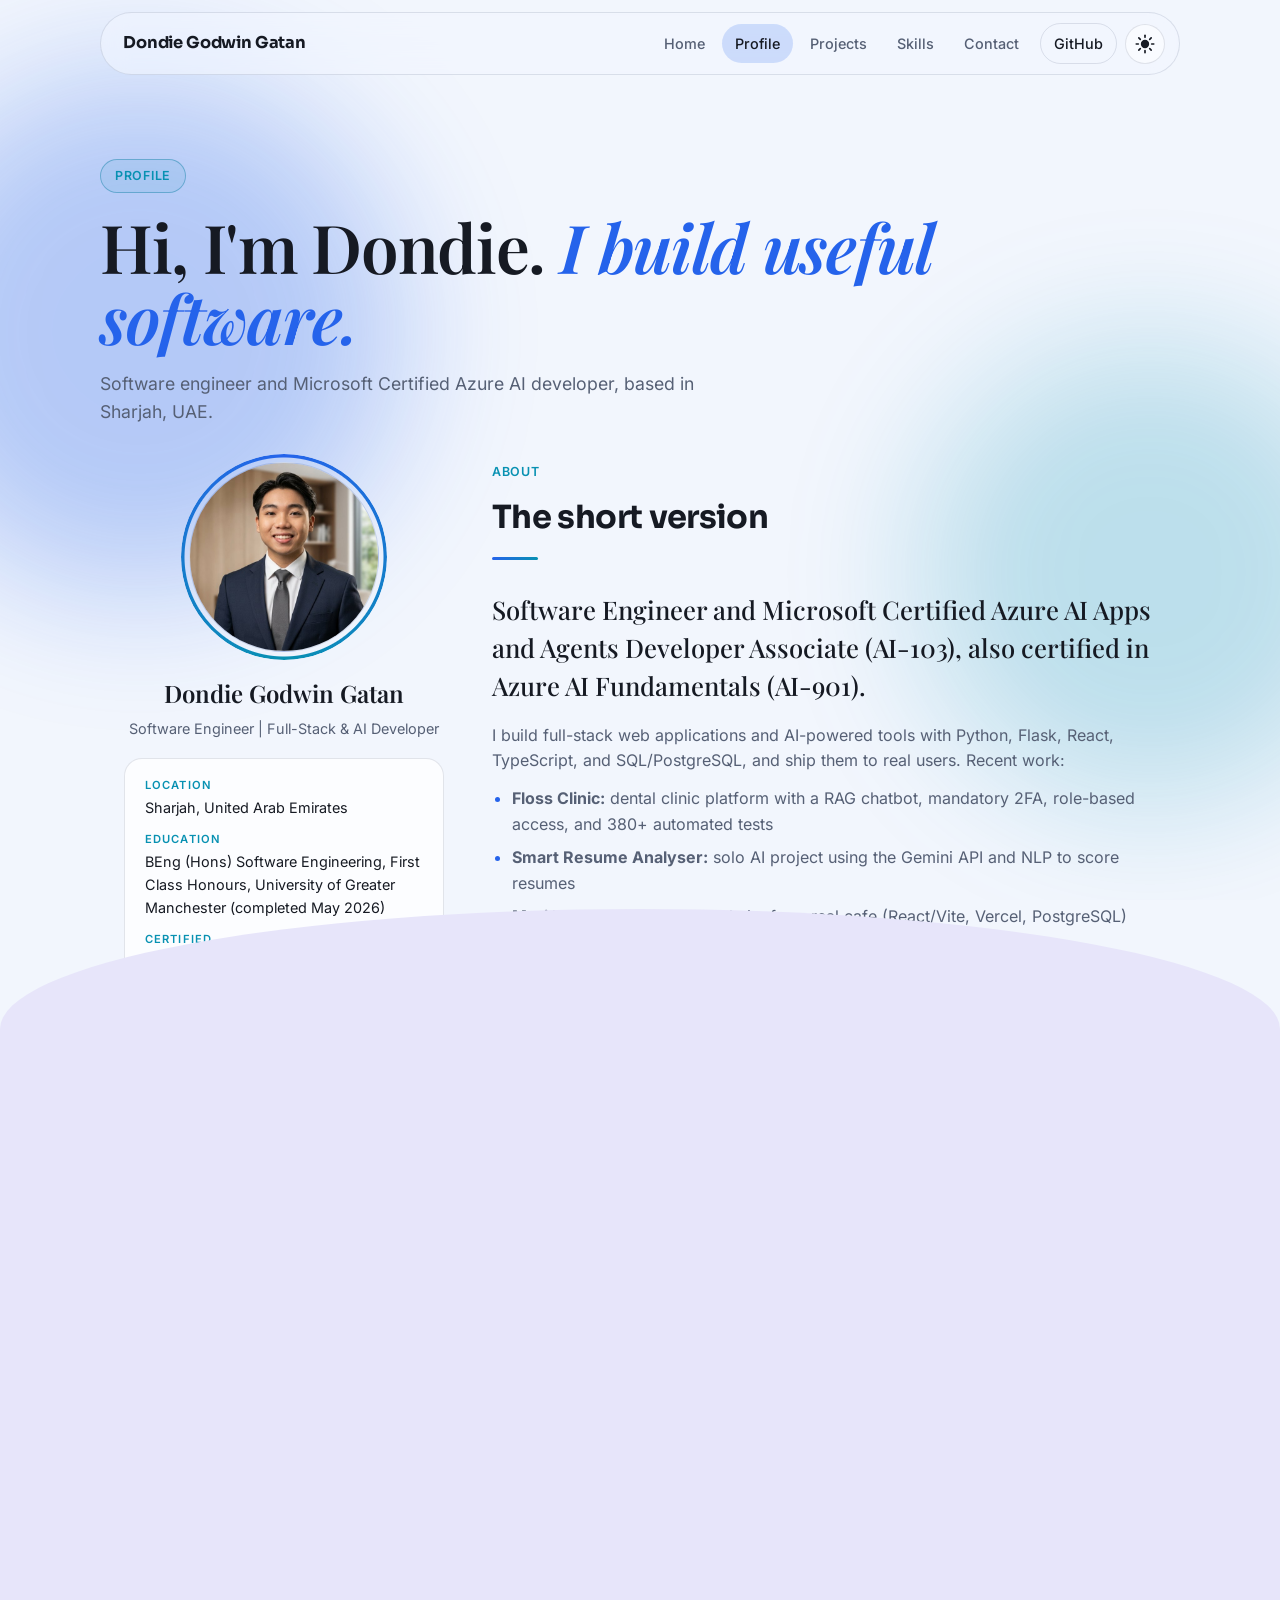
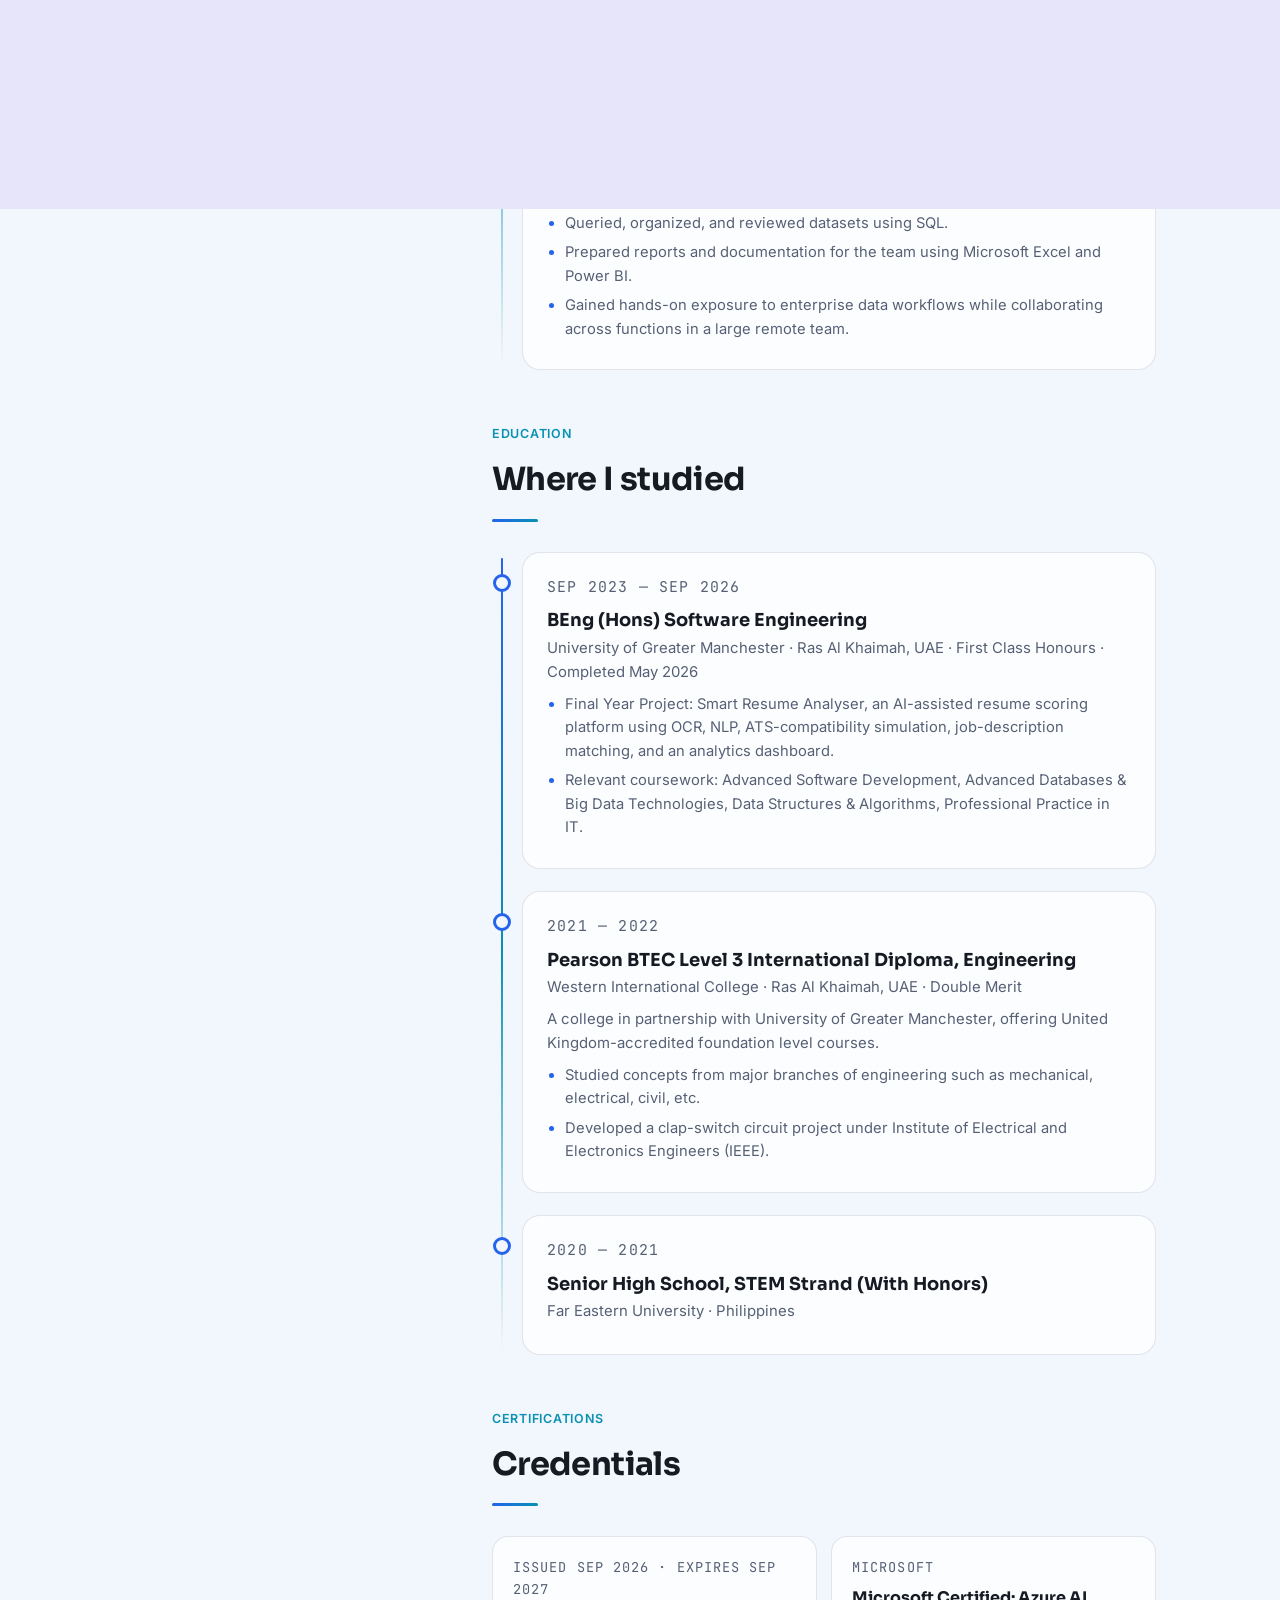
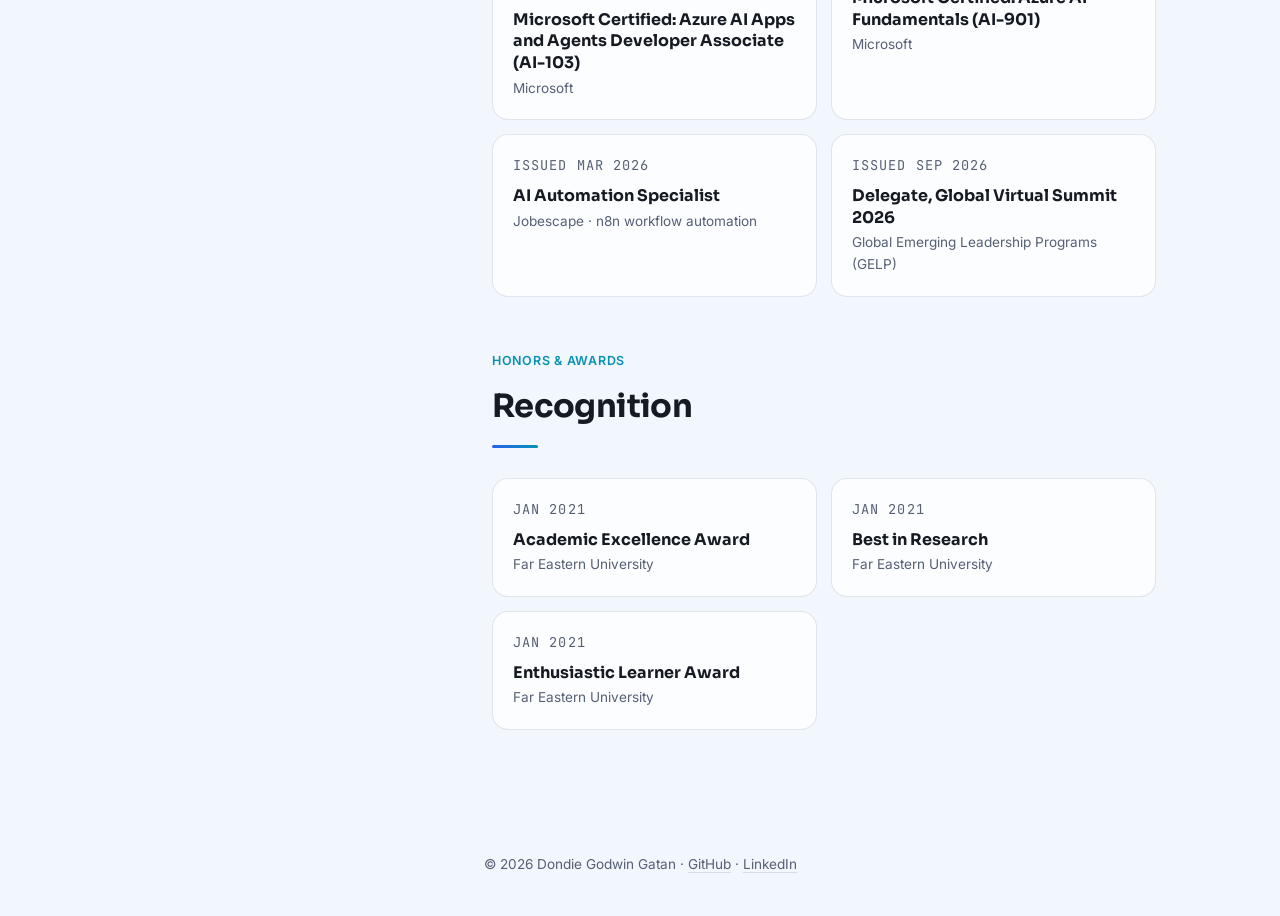
==== commit 6653ca3a: "Add First Class Honours to the resume and the About/home education text Resume: classification line " ====
--- a/about.html
+++ b/about.html
@@ -84,7 +84,7 @@
       <div class="fact-card">
         <ul class="fact-list">
           <li><b>Location</b><span>Sharjah, United Arab Emirates</span></li>
-          <li><b>Education</b><span>BEng (Hons) Software Engineering, University of Greater Manchester (2026)</span></li>
+          <li><b>Education</b><span>BEng (Hons) Software Engineering, First Class Honours, University of Greater Manchester (completed May 2026)</span></li>
           <li><b>Certified</b><span>Azure AI Apps and Agents Developer Associate (AI-103)</span></li>
           <li><b>Open to</b><span>Software Engineer and Full-Stack Developer roles, on-site, hybrid or remote</span></li>
         </ul>
@@ -144,7 +144,7 @@
           <div class="tl-item reveal"><div class="tl-card">
             <p class="tl-when">Sep 2023 — Sep 2026</p>
             <h3>BEng (Hons) Software Engineering</h3>
-            <p class="tl-org">University of Greater Manchester · Ras Al Khaimah, UAE · Graduated 2026</p>
+            <p class="tl-org">University of Greater Manchester · Ras Al Khaimah, UAE · First Class Honours · Completed May 2026</p>
             <ul>
               <li>Final Year Project: Smart Resume Analyser, an AI-assisted resume scoring platform using OCR, NLP, ATS-compatibility simulation, job-description matching, and an analytics dashboard.</li>
               <li>Relevant coursework: Advanced Software Development, Advanced Databases &amp; Big Data Technologies, Data Structures &amp; Algorithms, Professional Practice in IT.</li>
--- a/style.css
+++ b/style.css
@@ -456,7 +456,7 @@
 }
 .project:hover .project-no { opacity: 1; transform: translateY(-4px); }
 
-.project-top { position: relative; display: grid; grid-template-columns: 300px 1fr; gap: 28px; align-items: center; }
+.project-top { position: relative; display: grid; grid-template-columns: 380px 1fr; gap: 30px; align-items: center; }
 .project-thumb { position: relative; aspect-ratio: 16 / 10; border-radius: 12px; overflow: hidden; border: 1px solid var(--border); background: var(--surface-solid); }
 .project-thumb img { width: 100%; height: 100%; object-fit: cover; object-position: top; transition: transform 0.7s cubic-bezier(.2, .7, .2, 1); }
 .project-thumb::after { content: ""; position: absolute; left: 0; right: 0; top: -40%; height: 40%; background: linear-gradient(180deg, transparent, color-mix(in srgb, var(--accent) 35%, transparent), transparent); opacity: 0; }
@@ -590,9 +590,23 @@
 .hero-grid { display: grid; grid-template-columns: minmax(0, 1.12fr) minmax(0, 0.88fr); gap: 56px; align-items: center; }
 .hero-grid h1 { font-size: clamp(2.1rem, 4.4vw, 3.5rem); max-width: 640px; }
 .hero-grid .hero-actions { margin-bottom: 30px; }
-.stack-line { list-style: none; margin: 0; padding: 0; display: flex; flex-wrap: wrap; gap: 6px 22px; font-family: var(--font-heading); font-weight: 700; font-size: 1.15rem; }
-.stack-line li { position: relative; }
-.stack-line li + li::before { content: ""; position: absolute; left: -12px; top: 50%; width: 4px; height: 4px; border-radius: 50%; background: var(--accent-2); transform: translateY(-50%); }
+.stack-kicker { margin: 0 0 12px; font-family: var(--font-mono); font-size: 0.7rem; font-weight: 500; letter-spacing: 0.22em; text-transform: uppercase; color: var(--text-muted); display: flex; align-items: center; gap: 12px; }
+.stack-kicker::after { content: ""; height: 1px; width: 56px; background: linear-gradient(90deg, var(--border), transparent); }
+.stack-line { list-style: none; margin: 0; padding: 0; display: flex; flex-wrap: wrap; gap: 10px; }
+.stack-line li {
+  position: relative; display: inline-flex; align-items: center; gap: 9px; padding: 8px 16px 8px 13px; border-radius: 999px;
+  font-family: var(--font-heading); font-weight: 600; font-size: 0.92rem; letter-spacing: -0.005em;
+  border: 1px solid var(--border); background: color-mix(in srgb, var(--surface-solid) 62%, transparent);
+  backdrop-filter: blur(8px); -webkit-backdrop-filter: blur(8px); cursor: default;
+  transition: transform 0.25s cubic-bezier(.2, .7, .2, 1), border-color 0.25s ease, box-shadow 0.25s ease, background 0.25s ease;
+}
+.stack-line li i { width: 9px; height: 9px; border-radius: 50%; background: var(--dot, var(--accent-2)); box-shadow: 0 0 10px color-mix(in srgb, var(--dot, var(--accent-2)) 70%, transparent); flex: none; transition: transform 0.25s ease, box-shadow 0.25s ease; }
+.stack-line li:hover {
+  transform: translateY(-3px); border-color: color-mix(in srgb, var(--dot, var(--accent)) 60%, var(--border));
+  background: color-mix(in srgb, var(--dot, var(--accent)) 10%, var(--surface-solid));
+  box-shadow: 0 12px 24px -14px color-mix(in srgb, var(--dot, var(--accent)) 80%, transparent);
+}
+.stack-line li:hover i { transform: scale(1.25); box-shadow: 0 0 16px color-mix(in srgb, var(--dot, var(--accent-2)) 90%, transparent); }
 
 .portrait { position: relative; width: 100%; max-width: 470px; margin-left: auto; aspect-ratio: 470 / 560; }
 .portrait-ring { position: absolute; inset: 0; border-radius: 44px; overflow: hidden; }
@@ -600,20 +614,6 @@
 .portrait-photo { position: absolute; inset: 3px; border-radius: 41px; overflow: hidden; background: var(--surface-solid); }
 .portrait-photo img { width: 100%; height: 100%; object-fit: cover; object-position: center 18%; }
 
-.fl {
-  position: absolute; padding: 11px 16px; border-radius: 16px; font-size: 0.85rem;
-  background: color-mix(in srgb, var(--surface-solid) 88%, transparent); border: 1px solid var(--border);
-  backdrop-filter: blur(8px); -webkit-backdrop-filter: blur(8px); box-shadow: var(--shadow-lg);
-  animation: floaty 6s ease-in-out infinite alternate;
-}
-.fl b { display: block; font-family: var(--font-heading); font-size: 1.3rem; line-height: 1.2; }
-.fl span { color: var(--text-muted); font-size: 0.78rem; }
-.fl-1 { left: -56px; top: 12%; }
-.fl-2 { right: -44px; top: 36%; animation-delay: -1.5s; }
-.fl-3 { left: -36px; bottom: 21%; animation-delay: -3s; }
-.fl-4 { right: -26px; bottom: 8%; display: flex; align-items: center; gap: 9px; animation-delay: -4.5s; }
-.fl-4 span { color: var(--text); font-size: 0.88rem; }
-@keyframes floaty { from { transform: translateY(0); } to { transform: translateY(-10px); } }
 .dot { width: 10px; height: 10px; border-radius: 50%; background: #34d399; box-shadow: 0 0 12px #34d399; flex: none; display: inline-block; }
 
 .showcase { position: relative; padding: 30px 24px 70px; overflow: hidden; }
@@ -624,21 +624,19 @@
 /* Swipeable project carousel (coverflow) */
 .carousel { max-width: var(--max-width); margin: 52px auto 0; }
 .car-stage {
-  position: relative; height: 440px; perspective: 1700px; touch-action: pan-y; cursor: grab;
+  position: relative; height: 420px; perspective: 1700px; touch-action: pan-y; cursor: grab;
   user-select: none; -webkit-user-select: none; outline: none; border-radius: 18px;
 }
 .car-stage:active { cursor: grabbing; }
 .car-stage:focus-visible { outline: 2px solid var(--accent-2); outline-offset: 6px; }
 .slide {
-  position: absolute; left: 50%; top: 10px; display: block; width: min(640px, 62%); height: calc(100% - 20px);
+  position: absolute; left: 50%; top: 10px; display: block; width: min(640px, 62%); aspect-ratio: 16 / 10;
   overflow: hidden; border-radius: 14px; text-decoration: none; backface-visibility: hidden; will-change: transform, opacity;
   border: 1px solid var(--border); background: var(--surface-solid); box-shadow: var(--shadow-lg);
   transition: border-color 0.3s ease;
 }
 .slide.is-active { border-color: color-mix(in srgb, var(--accent) 50%, var(--border)); }
-.fbar { display: flex; gap: 6px; padding: 10px 14px; border-bottom: 1px solid var(--border); }
-.fbar i { width: 9px; height: 9px; border-radius: 50%; background: color-mix(in srgb, var(--text-muted) 45%, transparent); }
-.fimg { width: 100%; height: calc(100% - 30px); object-fit: cover; object-position: top; display: block; pointer-events: none; }
+.fimg { width: 100%; height: 100%; object-fit: cover; display: block; pointer-events: none; }
 
 .car-caption { text-align: center; margin: 26px auto 0; max-width: 640px; min-height: 150px; }
 .cap-live { display: inline-flex; align-items: center; gap: 8px; margin: 0 0 8px; font-size: 0.78rem; font-weight: 600; letter-spacing: 0.06em; text-transform: uppercase; color: var(--accent-2); }
@@ -664,29 +662,71 @@
 .showcase-cta { text-align: center; margin-top: 44px; }
 
 
-@media (max-width: 1180px) {
-  .fl-1 { left: -22px; } .fl-2 { right: -14px; } .fl-3 { left: -18px; } .fl-4 { right: -8px; }
-}
 @media (max-width: 980px) {
   .hero-grid { grid-template-columns: 1fr; gap: 40px; }
   .portrait { margin: 0 auto; max-width: 400px; }
-  .fl-1 { left: 8px; } .fl-2 { right: 8px; } .fl-3 { left: 8px; } .fl-4 { right: 8px; }
 }
 @media (max-width: 900px) {
-  .car-stage { height: 360px; }
+  .car-stage { height: 345px; }
   .slide { width: min(520px, 78%); }
 }
 @media (max-width: 640px) {
-  .car-stage { height: 260px; }
-  .slide { width: 84%; top: 4px; height: calc(100% - 8px); }
+  .car-stage { height: 225px; }
+  .slide { width: 84%; top: 6px; }
   .car-caption { min-height: 170px; margin-top: 18px; }
   .cap-title { font-size: 1.3rem; }
 }
 @media (max-width: 640px) {
-  .stack-line { font-size: 1rem; gap: 6px 18px; }
-  .fl { padding: 8px 12px; border-radius: 13px; }
-  .fl b { font-size: 1.05rem; }
+  .stack-line { gap: 8px; }
+  .stack-line li { font-size: 0.85rem; padding: 7px 13px 7px 11px; }
   .showcase { padding: 20px 20px 56px; }
+}
+
+
+/* How-to-try box + demo video */
+.try-it {
+  margin: 0 0 18px; padding: 14px 16px; border-radius: 14px; max-width: 620px;
+  border: 1px solid color-mix(in srgb, var(--accent) 30%, var(--border));
+  background: color-mix(in srgb, var(--accent) 7%, transparent);
+  display: grid; grid-template-columns: 1fr auto; gap: 4px 16px; align-items: center;
+}
+.try-it-title { grid-column: 1; margin: 0; font-size: 0.78rem; font-weight: 700; letter-spacing: 0.06em; text-transform: uppercase; color: var(--accent); }
+.try-it-title span { margin-right: 6px; font-size: 0.7rem; }
+.try-it-body { grid-column: 1; margin: 0; font-size: 0.93rem; color: var(--text); }
+.try-it-note { grid-column: 1; margin: 0; font-size: 0.8rem; color: var(--text-muted); }
+.try-it .demo-open { grid-column: 2; grid-row: 1 / span 3; }
+.demo-open {
+  position: relative; padding: 0; width: 150px; aspect-ratio: 16 / 10; border-radius: 10px; overflow: hidden; cursor: pointer;
+  border: 1px solid var(--border); background: var(--surface-solid); color: #fff; font-family: inherit;
+  transition: transform 0.25s ease, border-color 0.25s ease, box-shadow 0.25s ease;
+}
+.demo-open img { width: 100%; height: 100%; object-fit: cover; object-position: top; display: block; opacity: 0.85; transition: transform 0.5s ease, opacity 0.3s ease; }
+.demo-open::after { content: ""; position: absolute; inset: 0; background: linear-gradient(180deg, transparent 35%, rgba(0, 0, 0, 0.7)); }
+.demo-open:hover { transform: translateY(-3px); border-color: var(--accent); box-shadow: 0 10px 24px -12px color-mix(in srgb, var(--accent) 80%, transparent); }
+.demo-open:hover img { transform: scale(1.06); opacity: 1; }
+.demo-play {
+  position: absolute; left: 50%; top: 40%; z-index: 2; width: 34px; height: 34px; margin: -17px 0 0 -17px; border-radius: 50%;
+  display: grid; place-items: center; font-size: 0.8rem; padding-left: 2px; color: #fff;
+  background: linear-gradient(135deg, var(--accent), var(--accent-2)); box-shadow: 0 6px 16px -4px rgba(0, 0, 0, 0.6);
+}
+.demo-open-label { position: absolute; left: 0; right: 0; bottom: 6px; z-index: 2; text-align: center; font-size: 0.7rem; font-weight: 700; letter-spacing: 0.04em; }
+
+.demo-dialog {
+  width: min(960px, 94vw); max-height: 92vh; padding: 0; border: 1px solid var(--border); border-radius: 16px; overflow: hidden;
+  background: var(--surface-solid); color: var(--text); box-shadow: 0 40px 100px -20px rgba(0, 0, 0, 0.7);
+}
+.demo-dialog[open] { animation: rise 0.35s ease both; }
+.demo-dialog::backdrop { background: rgba(4, 6, 12, 0.72); backdrop-filter: blur(4px); }
+.demo-dialog.is-tall { width: min(420px, 94vw); }
+.demo-dialog-bar { display: flex; align-items: center; justify-content: space-between; padding: 12px 16px; border-bottom: 1px solid var(--border); }
+.demo-close { width: 34px; height: 34px; border-radius: 50%; border: 1px solid var(--border); background: transparent; color: var(--text); cursor: pointer; font-size: 0.9rem; }
+.demo-close:hover { border-color: var(--accent); background: color-mix(in srgb, var(--accent) 12%, transparent); }
+.demo-dialog video { display: block; width: 100%; max-height: calc(92vh - 110px); background: #000; }
+.demo-hint { margin: 0; padding: 8px 16px 12px; font-size: 0.78rem; color: var(--text-muted); text-align: center; }
+
+@media (max-width: 560px) {
+  .try-it { grid-template-columns: 1fr; }
+  .try-it .demo-open { grid-column: 1; grid-row: auto; width: 100%; margin-top: 8px; }
 }
 
 /* =========================================================
@@ -696,7 +736,7 @@
   .profile-layout { grid-template-columns: 1fr; gap: 32px; }
   .profile-side { position: static; }
   .project-top { grid-template-columns: 1fr; gap: 18px; }
-  .project-thumb { max-width: 460px; }
+  .project-thumb { max-width: 560px; }
   .project-no { font-size: 3rem; }
 }
 
@@ -739,6 +779,8 @@
   .bg-glow, .grad, .avatar-ring, .caret, .timeline::before, .chip, .project-thumb::after,
   body[data-page="profile"] .bg-glow::before, body[data-page="profile"] .bg-glow::after { animation: none !important; }
   .btn::after { display: none; }
-  .portrait-ring::before, .fl { animation: none !important; }
+  .portrait-ring::before { animation: none !important; }
   .theme-toggle, .theme-toggle * { transition: none !important; }
 }
+.btn-paused { opacity: 0.7; cursor: default; border-style: dashed; color: var(--text-muted) !important; }
+.btn-paused:hover { border-color: var(--border); }
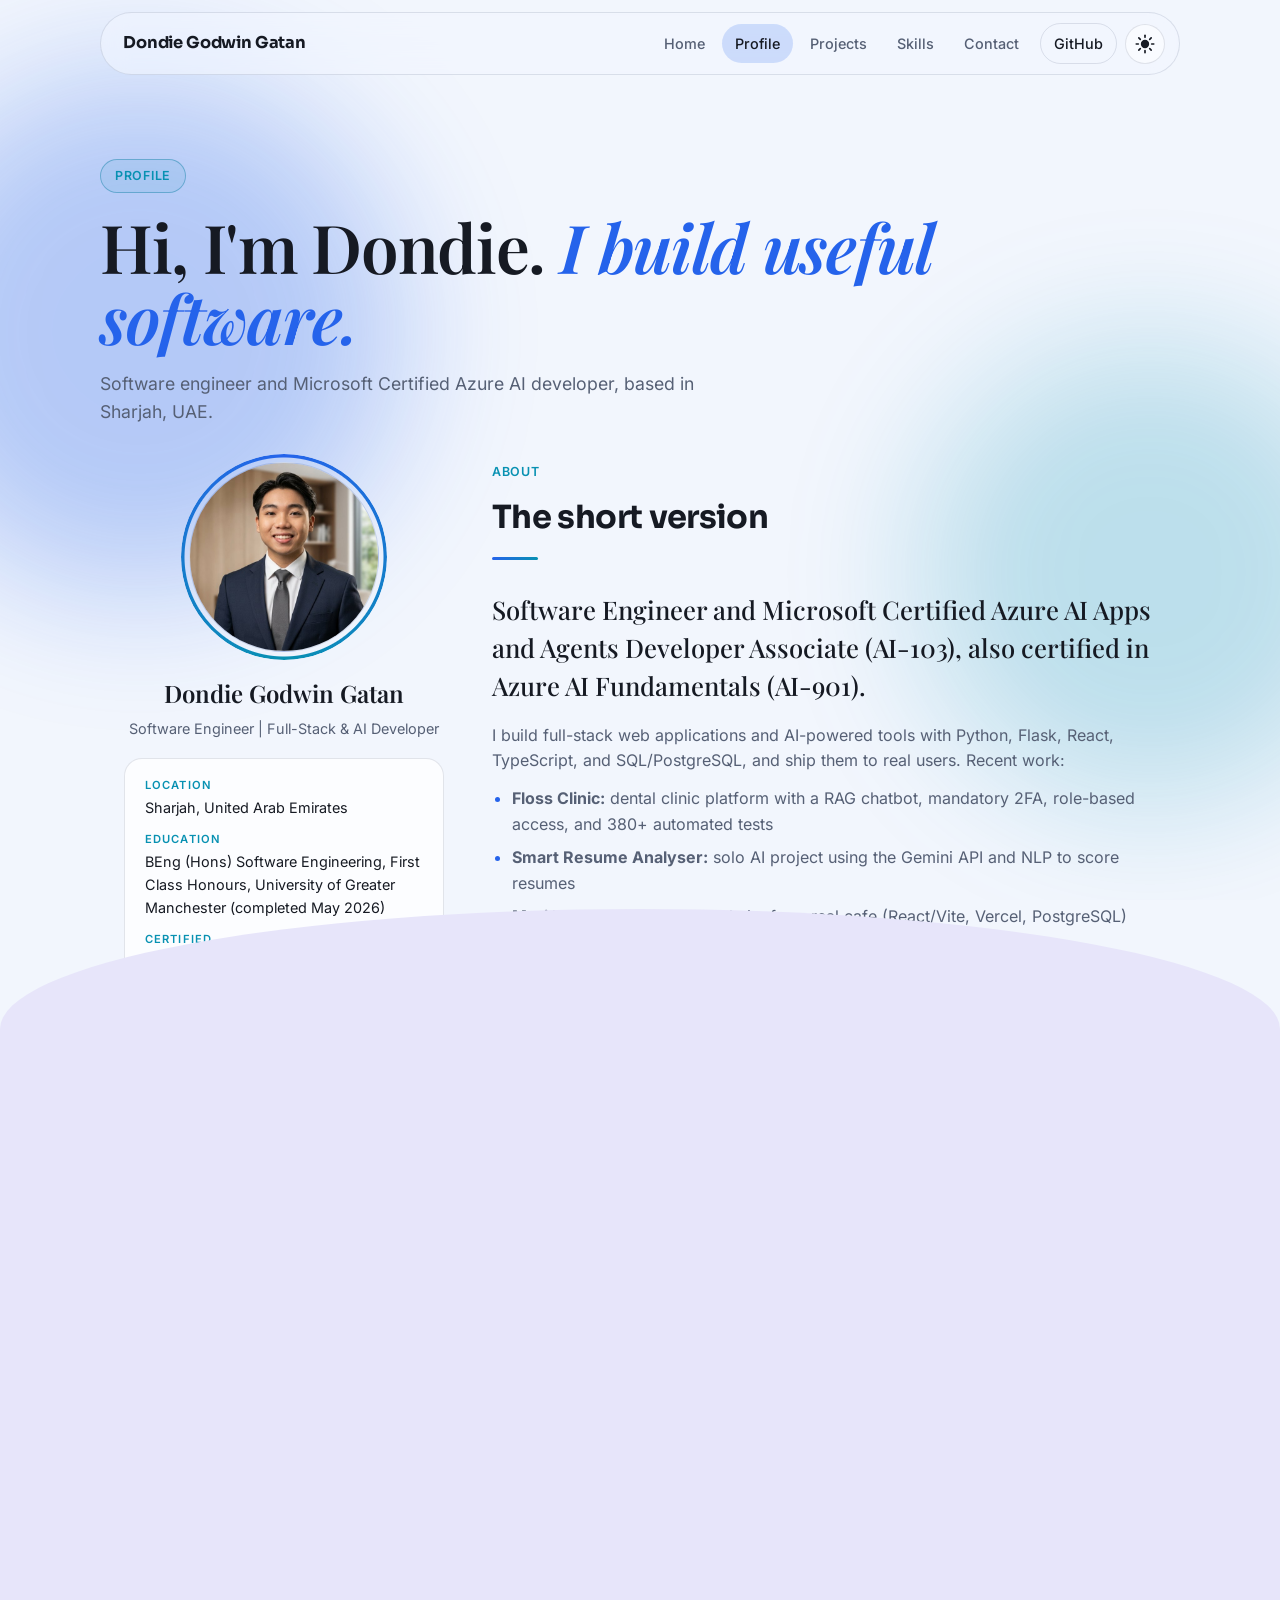
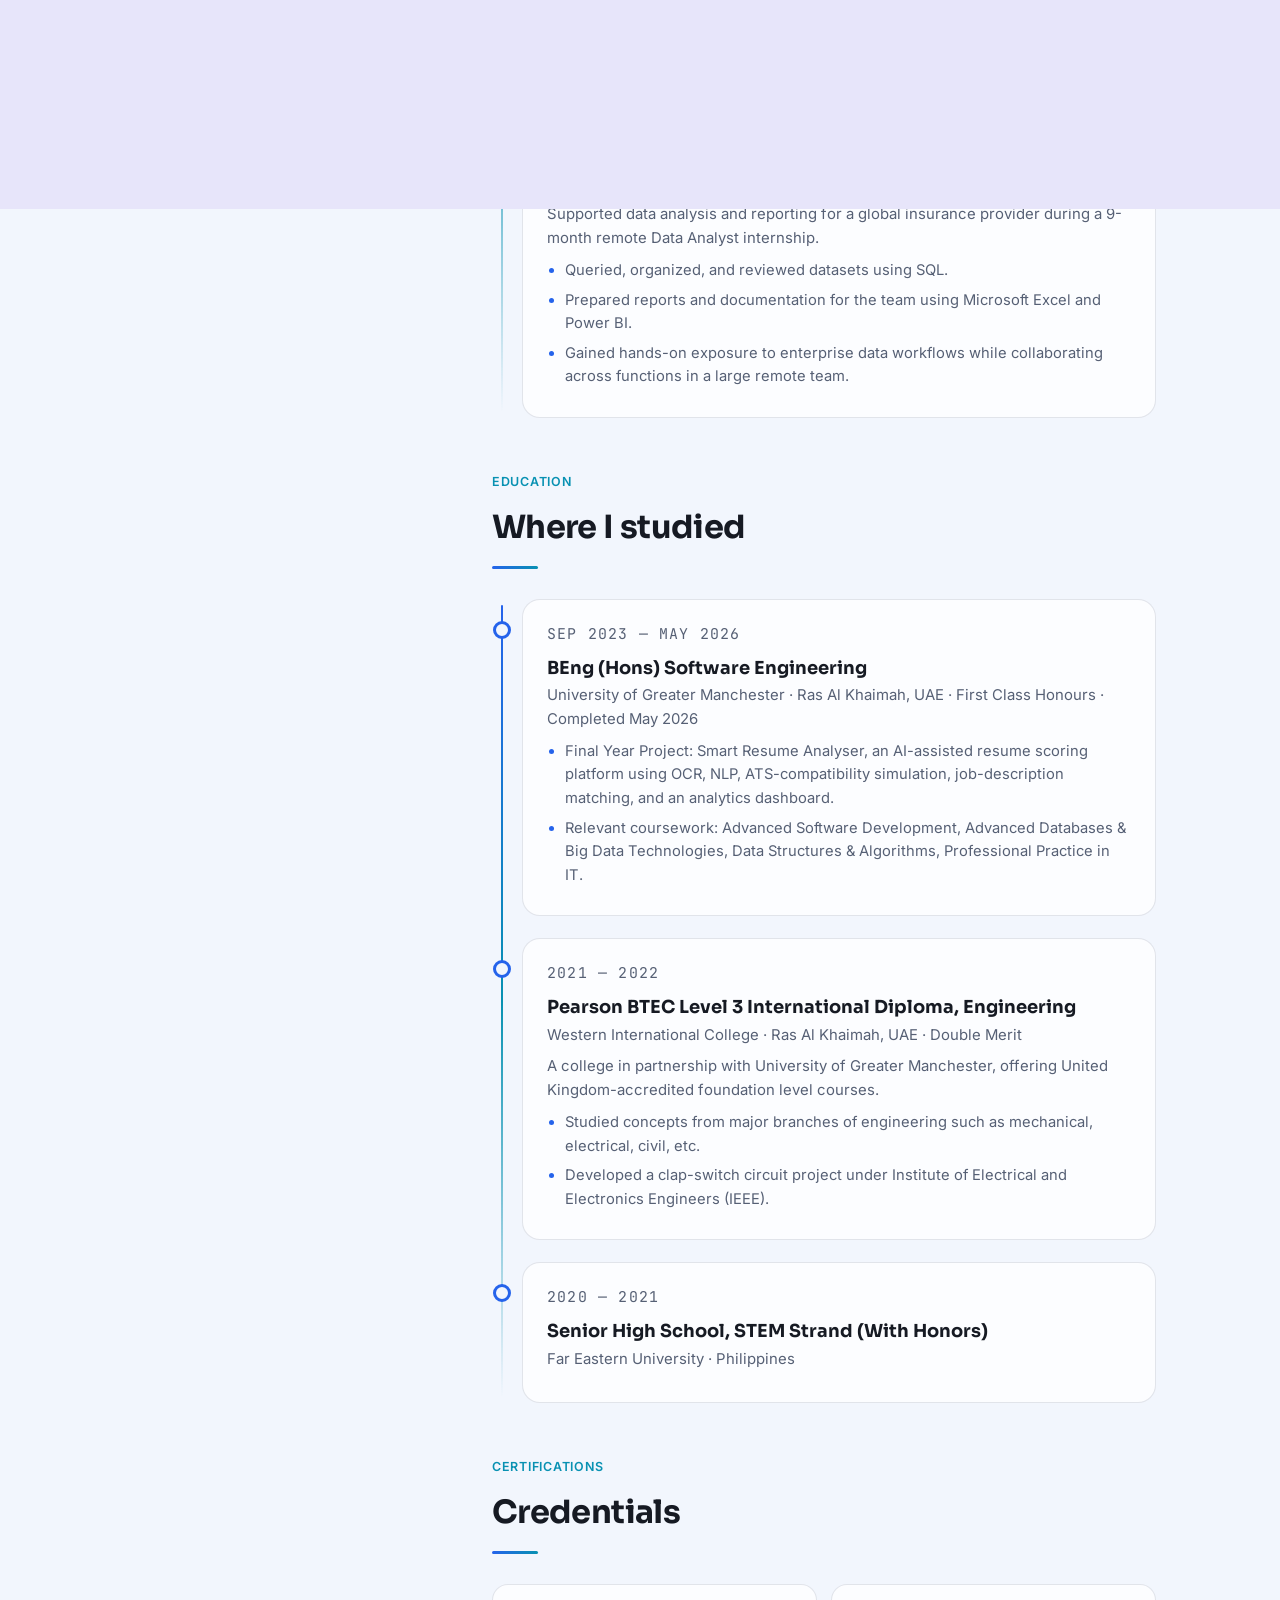
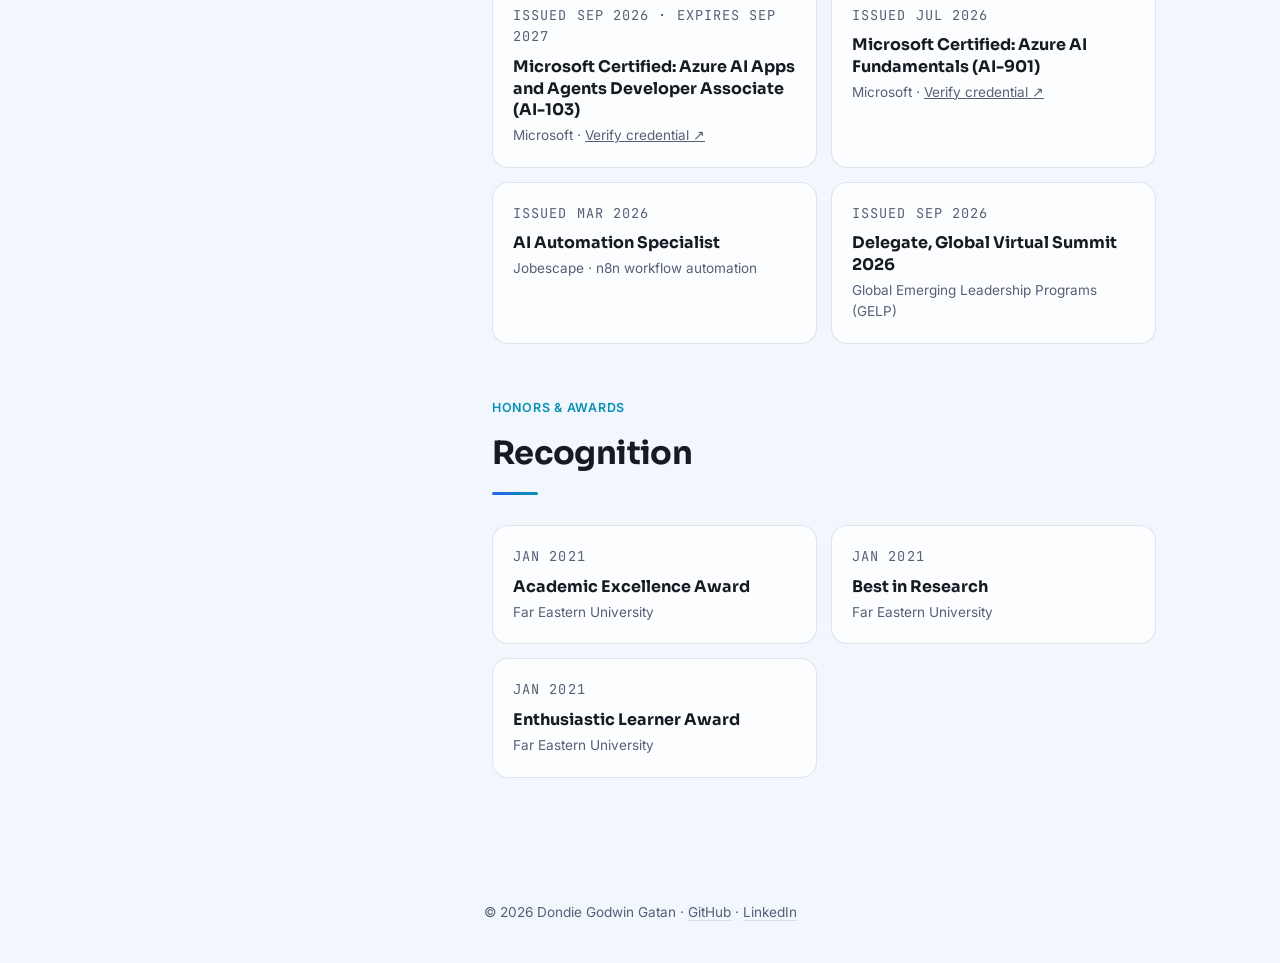
==== commit 1913bcb3: "Portfolio audit fixes: accurate dates, skills, counts, credentials and README About: degree timeline" ====
--- a/about.html
+++ b/about.html
@@ -115,9 +115,9 @@
             <p class="tl-when">Sep 2026 — Present · Remote</p>
             <h3>Freelance Full-Stack Developer</h3>
             <p class="tl-org">Mori Matcha Home Cafe · Freelance</p>
-            <p>Designed and deployed a production website for a real cafe business using React/Vite, Vercel Serverless Functions, and PostgreSQL.</p>
-            <ul>
-              <li>Built a cart-based ordering system backed by a PostgreSQL order log and an administrative dashboard for managing incoming orders.</li>
+            <p>Built and maintain a live ordering website for a real cafe business, in production since September 2026 and taking real customer orders with online and cash payments, using React/Vite, Vercel Serverless Functions, and PostgreSQL.</p>
+            <ul>
+              <li>Built a cart-based ordering system backed by a PostgreSQL order log, an admin dashboard for managing orders, order statuses, drink availability and CSV export, and an event Party Cart page with a booking-inquiry builder.</li>
               <li>Integrated Google Reviews synchronization with a curated fallback system and implemented SEO/PWA features, including structured data and an installable web app manifest.</li>
               <li>Deployed on Vercel and integrated Vercel Analytics for production monitoring.</li>
             </ul>
@@ -142,7 +142,7 @@
         <h2 class="section-title reveal" id="edu-h">Where I studied</h2>
         <div class="timeline">
           <div class="tl-item reveal"><div class="tl-card">
-            <p class="tl-when">Sep 2023 — Sep 2026</p>
+            <p class="tl-when">Sep 2023 — May 2026</p>
             <h3>BEng (Hons) Software Engineering</h3>
             <p class="tl-org">University of Greater Manchester · Ras Al Khaimah, UAE · First Class Honours · Completed May 2026</p>
             <ul>
@@ -172,8 +172,8 @@
         <p class="section-eyebrow reveal">Certifications</p>
         <h2 class="section-title reveal" id="cert-h">Credentials</h2>
         <div class="cert-grid">
-          <div class="cert reveal"><p class="tl-when">Issued Sep 2026 · Expires Sep 2027</p><h3>Microsoft Certified: Azure AI Apps and Agents Developer Associate (AI-103)</h3><p>Microsoft</p></div>
-          <div class="cert reveal"><p class="tl-when">Microsoft</p><h3>Microsoft Certified: Azure AI Fundamentals (AI-901)</h3><p>Microsoft</p></div>
+          <div class="cert reveal"><p class="tl-when">Issued Sep 2026 · Expires Sep 2027</p><h3>Microsoft Certified: Azure AI Apps and Agents Developer Associate (AI-103)</h3><p>Microsoft · <a href="https://learn.microsoft.com/en-us/users/dondiegodwingatan-3121/credentials/certification/azure-ai-apps-and-agents-developer-associate" target="_blank" rel="noopener">Verify credential ↗</a></p></div>
+          <div class="cert reveal"><p class="tl-when">Issued Jul 2026</p><h3>Microsoft Certified: Azure AI Fundamentals (AI-901)</h3><p>Microsoft · <a href="https://learn.microsoft.com/en-us/users/dondiegodwingatan-3121/credentials/certification/azure-ai-fundamentals" target="_blank" rel="noopener">Verify credential ↗</a></p></div>
           <div class="cert reveal"><p class="tl-when">Issued Mar 2026</p><h3>AI Automation Specialist</h3><p>Jobescape · n8n workflow automation</p></div>
           <div class="cert reveal"><p class="tl-when">Issued Sep 2026</p><h3>Delegate, Global Virtual Summit 2026</h3><p>Global Emerging Leadership Programs (GELP)</p></div>
         </div>
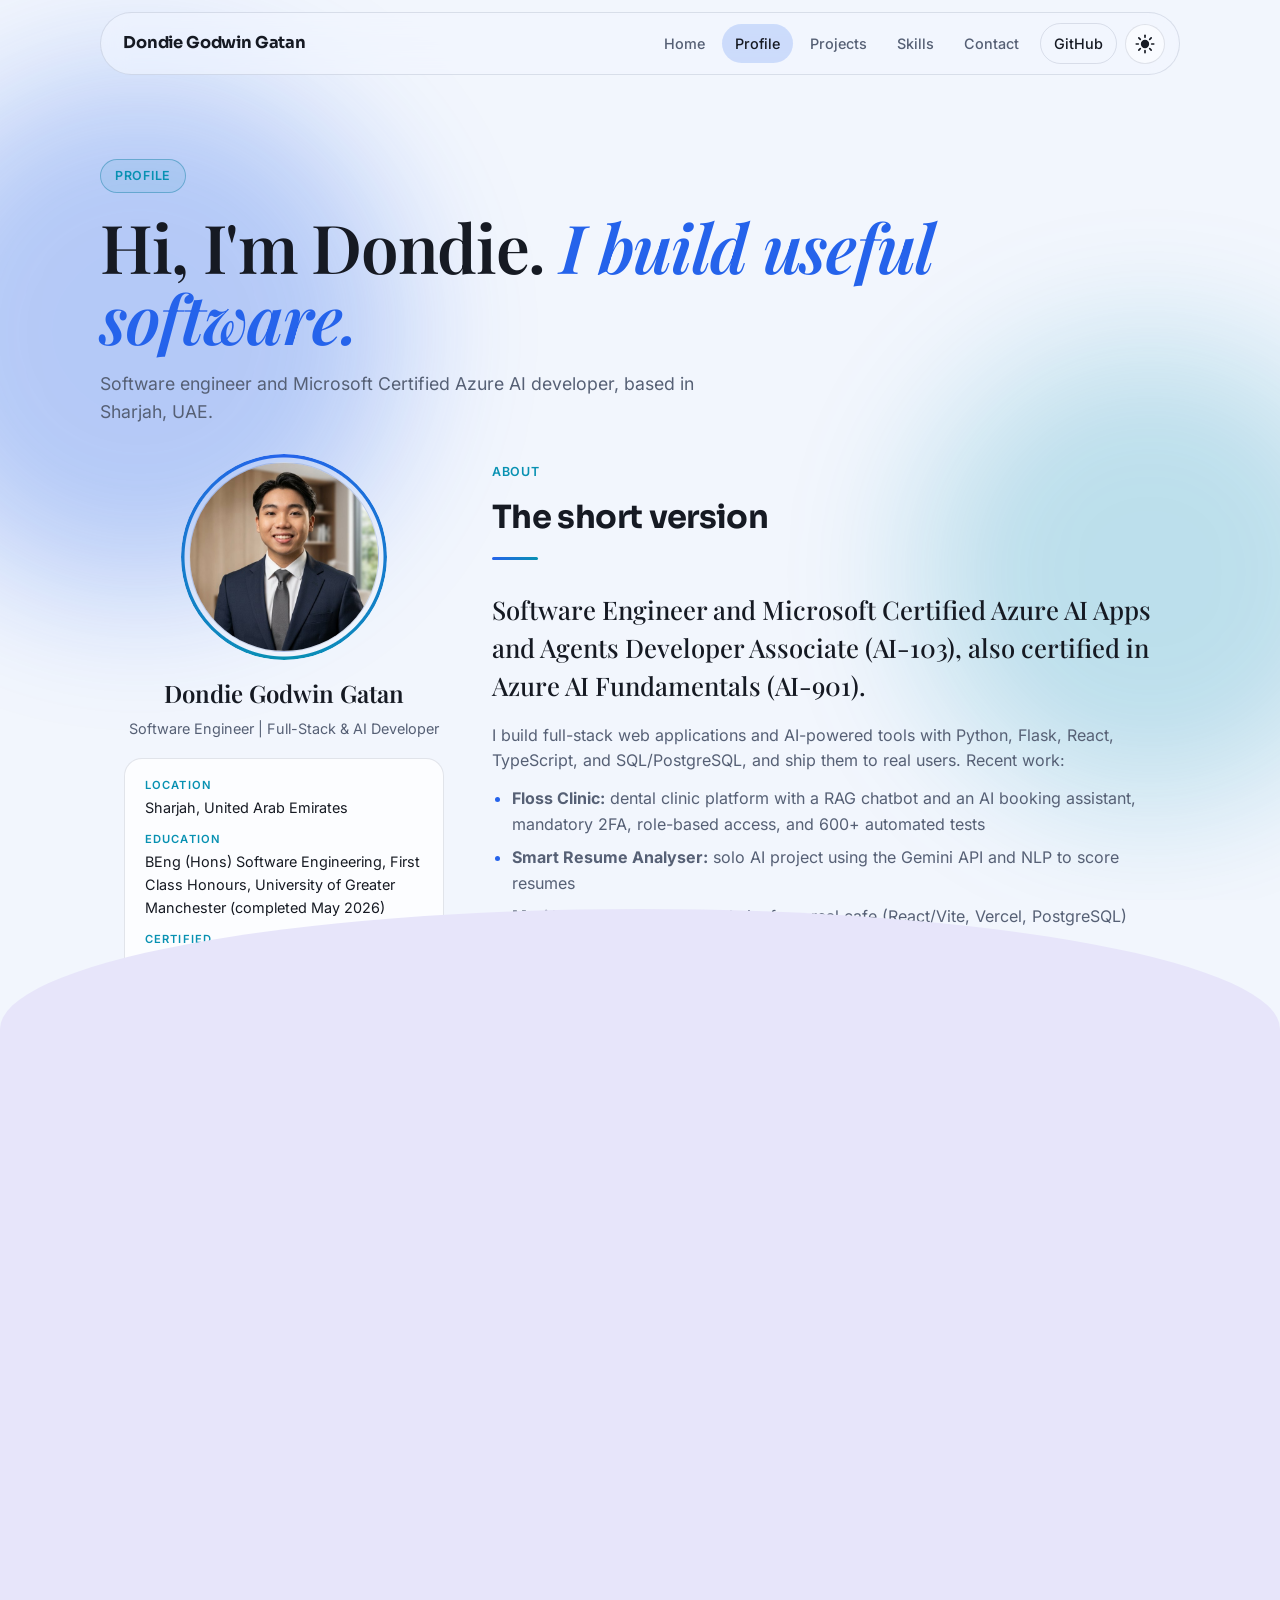
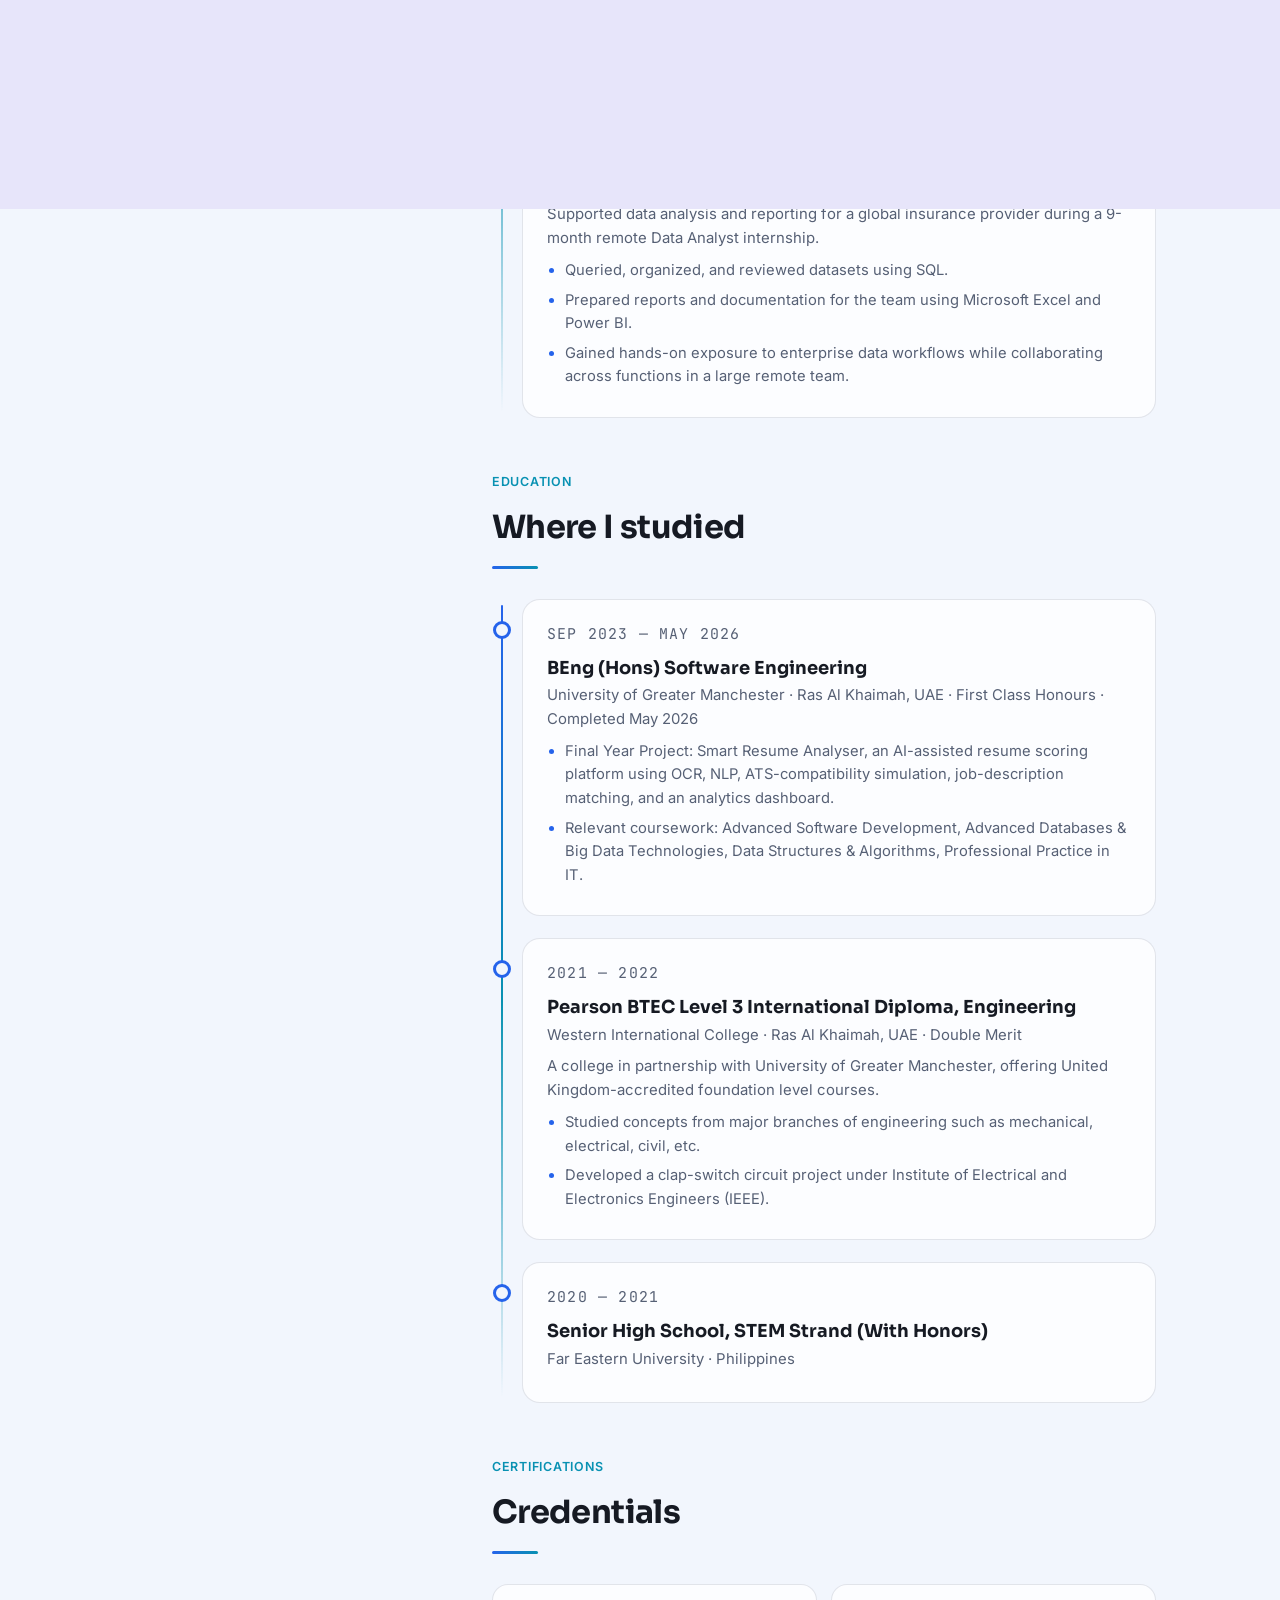
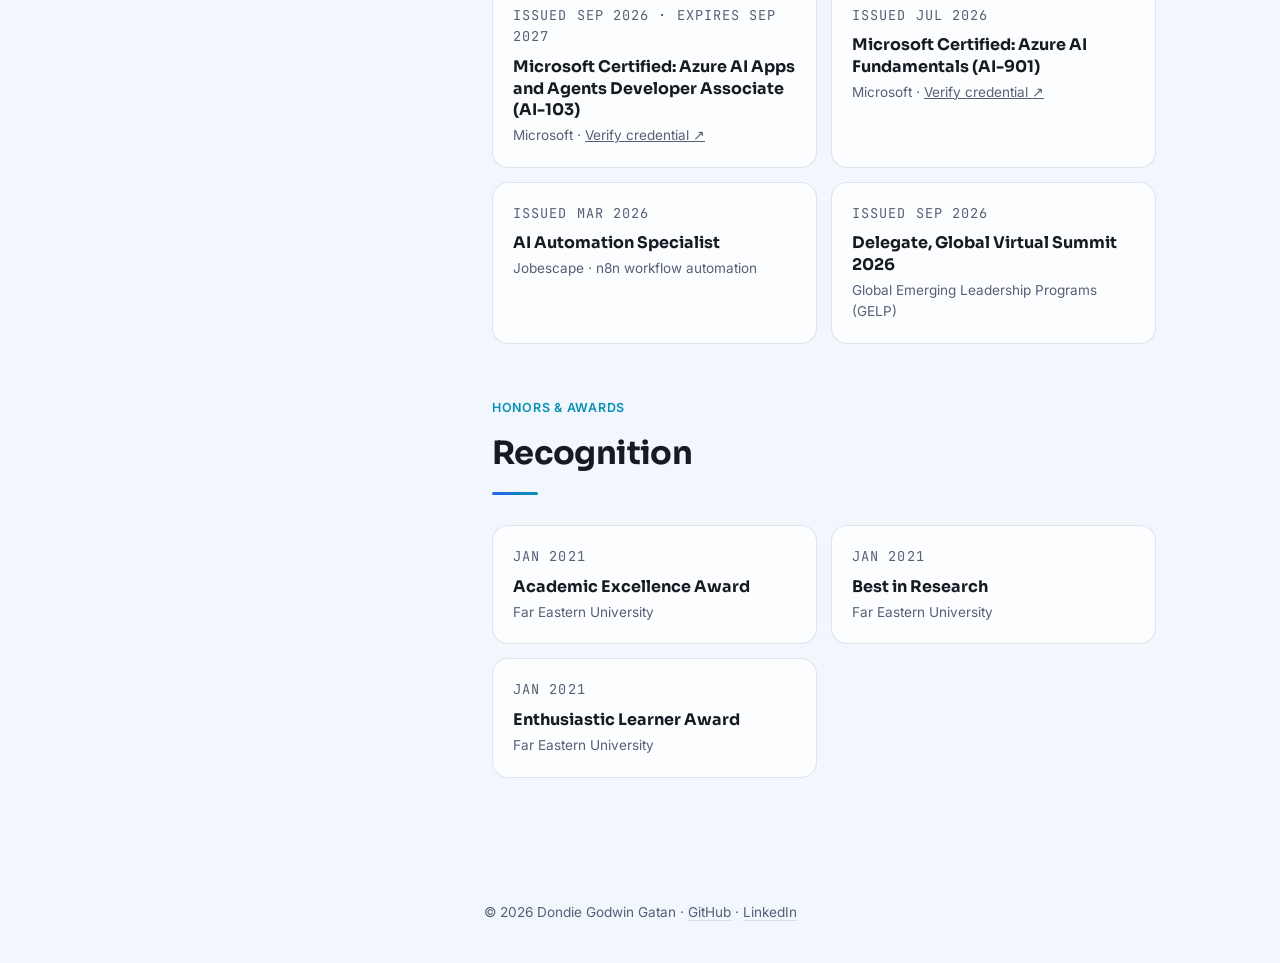
==== commit b94d2c30: "Refresh the Floss Clinic card for the redesigned app New 10-shot gallery, cover and demo video from " ====
--- a/about.html
+++ b/about.html
@@ -99,7 +99,7 @@
         <p class="lead reveal">Software Engineer and Microsoft Certified Azure AI Apps and Agents Developer Associate (AI-103), also certified in Azure AI Fundamentals (AI-901).</p>
         <p class="about-p reveal">I build full-stack web applications and AI-powered tools with Python, Flask, React, TypeScript, and SQL/PostgreSQL, and ship them to real users. Recent work:</p>
         <ul class="about-list reveal">
-          <li><strong>Floss Clinic:</strong> dental clinic platform with a RAG chatbot, mandatory 2FA, role-based access, and 380+ automated tests</li>
+          <li><strong>Floss Clinic:</strong> dental clinic platform with a RAG chatbot and an AI booking assistant, mandatory 2FA, role-based access, and 600+ automated tests</li>
           <li><strong>Smart Resume Analyser:</strong> solo AI project using the Gemini API and NLP to score resumes</li>
           <li><strong>Mori Matcha:</strong> production website for a real cafe (React/Vite, Vercel, PostgreSQL)</li>
           <li><strong>Expense Tracker:</strong> cross-platform web and mobile app (React Native/Expo)</li>
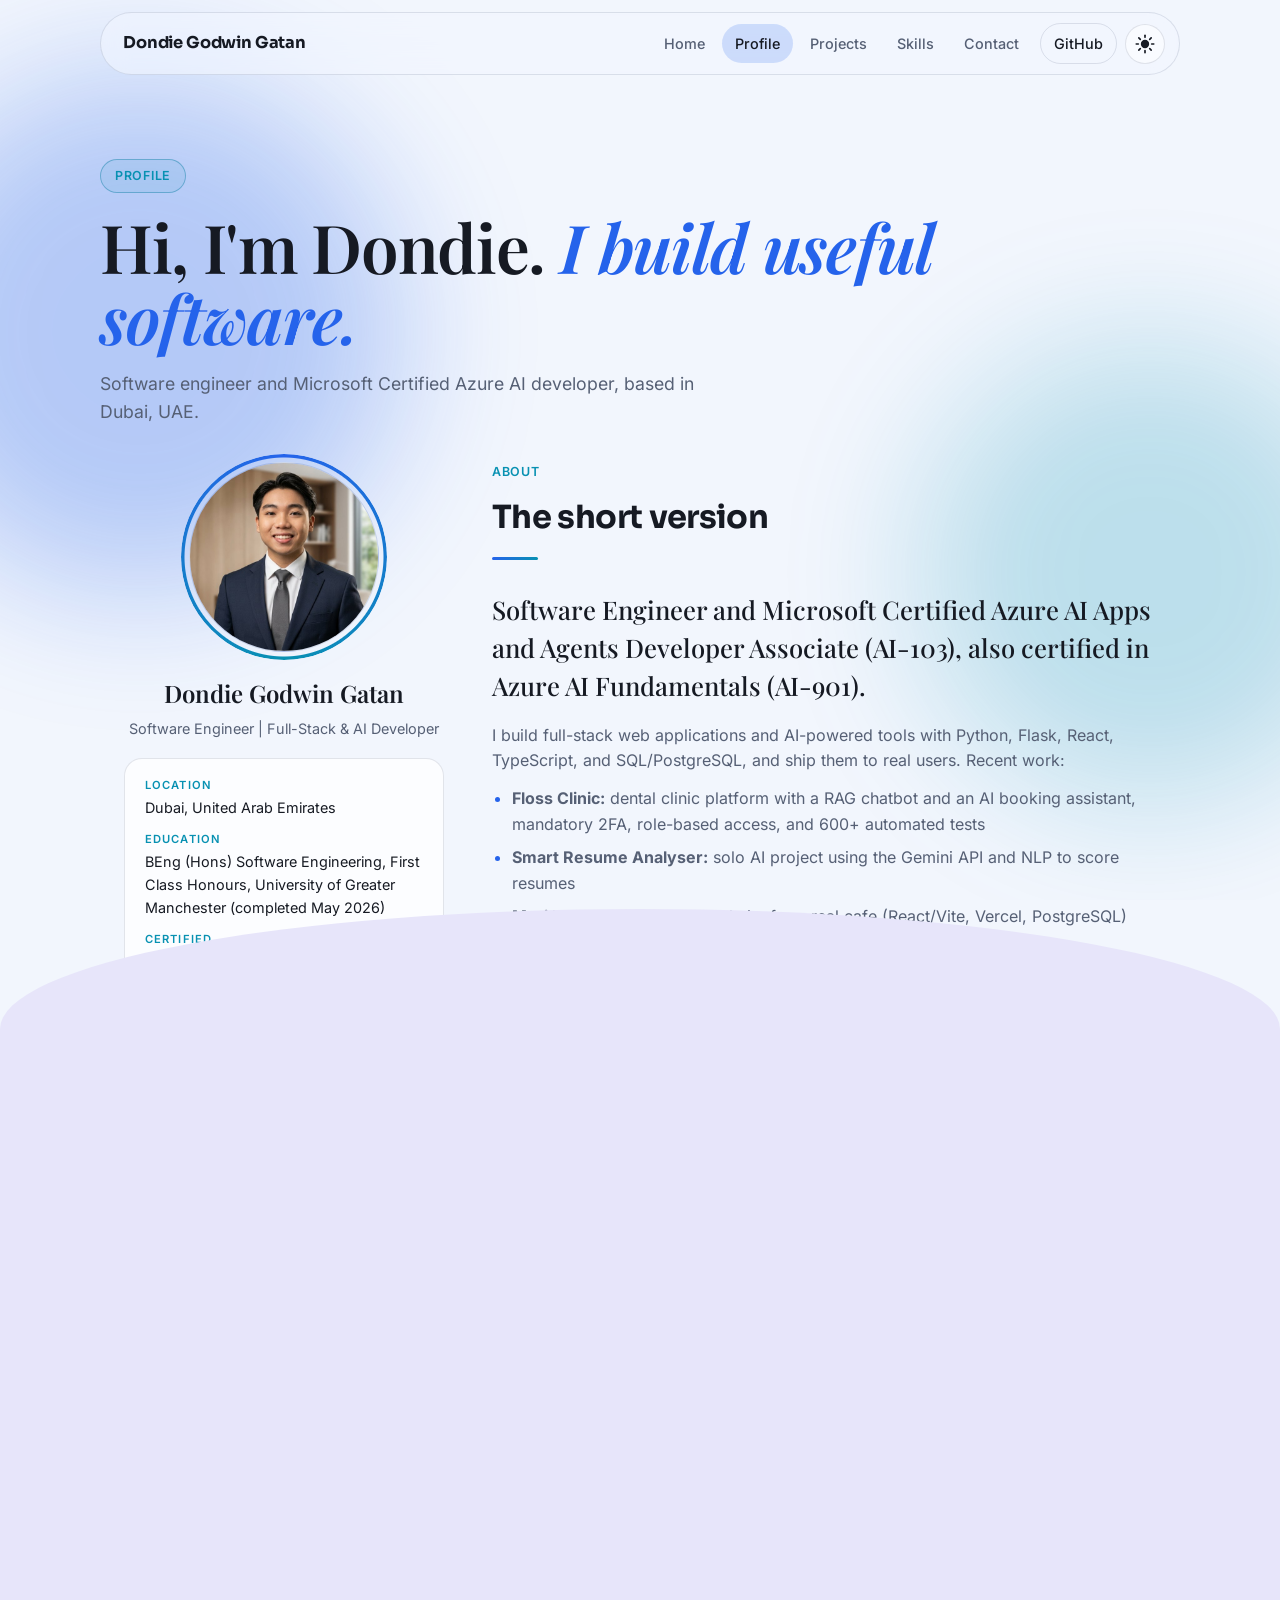
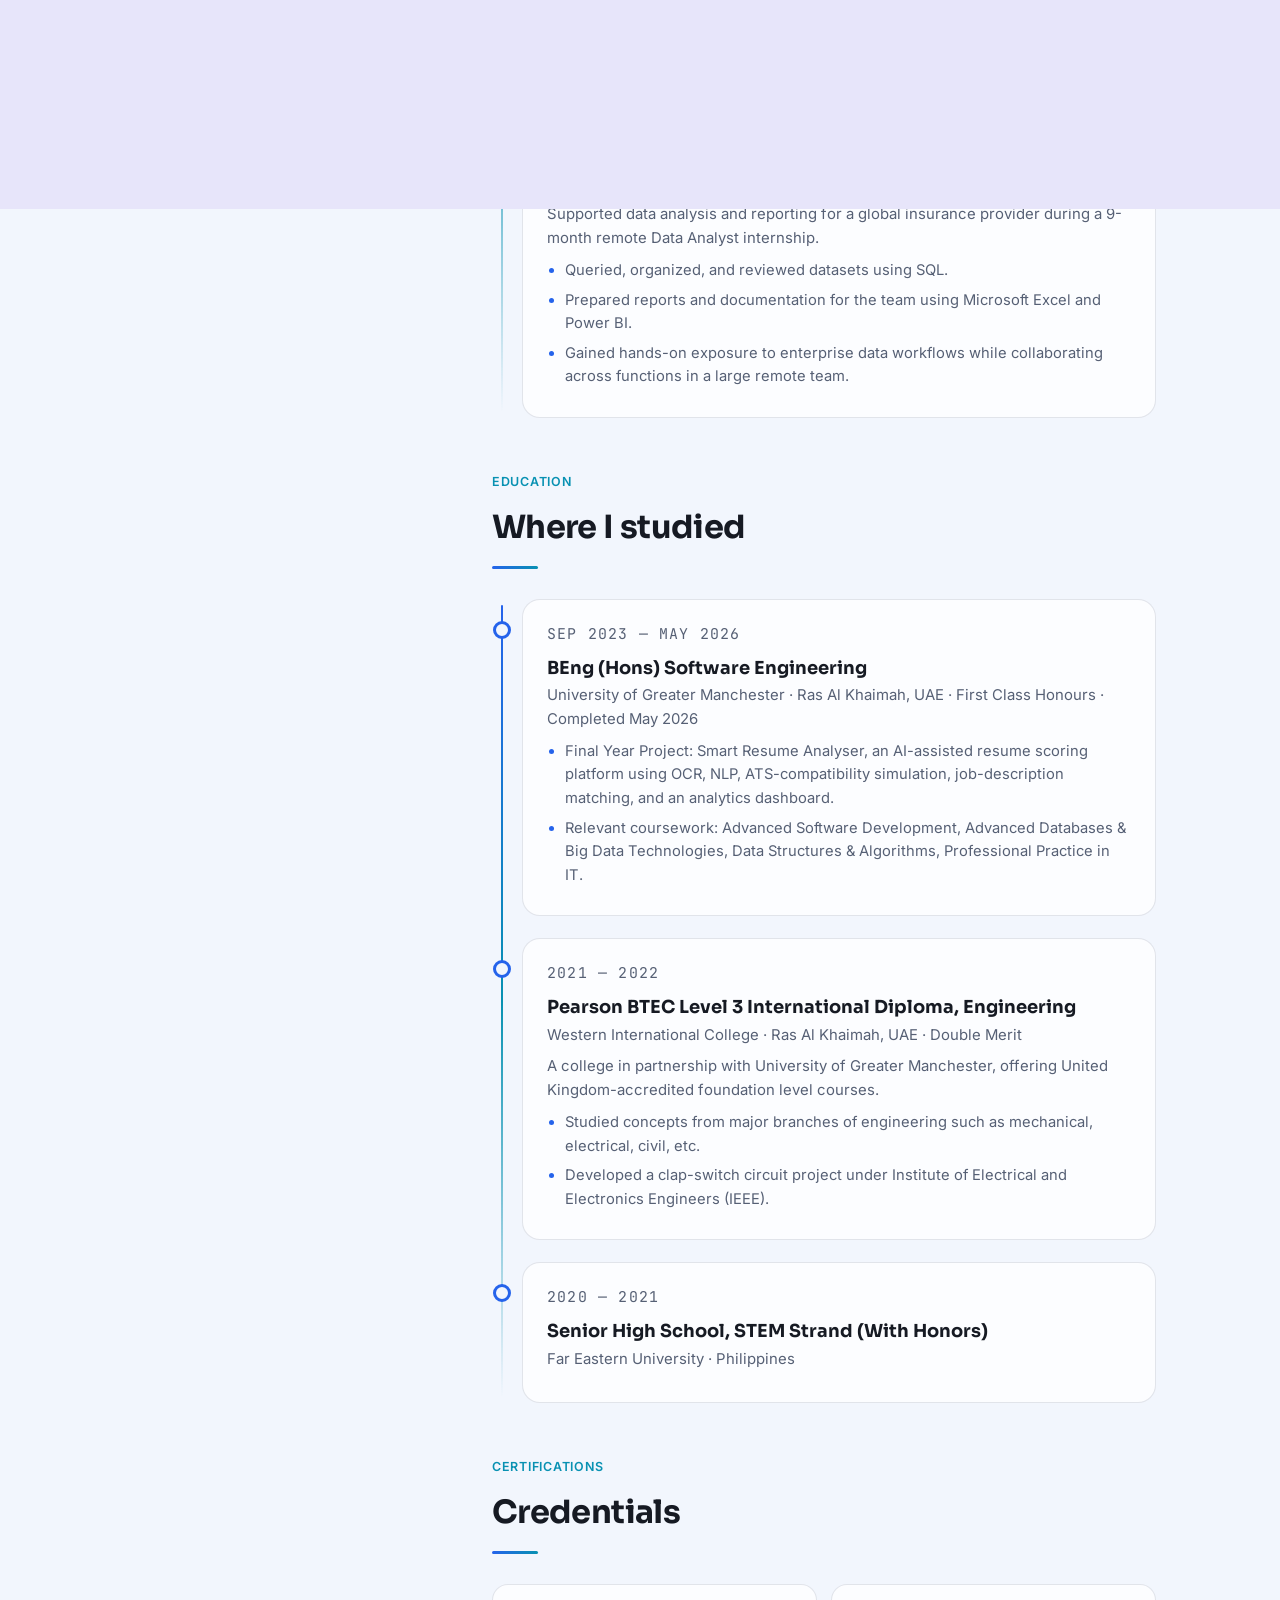
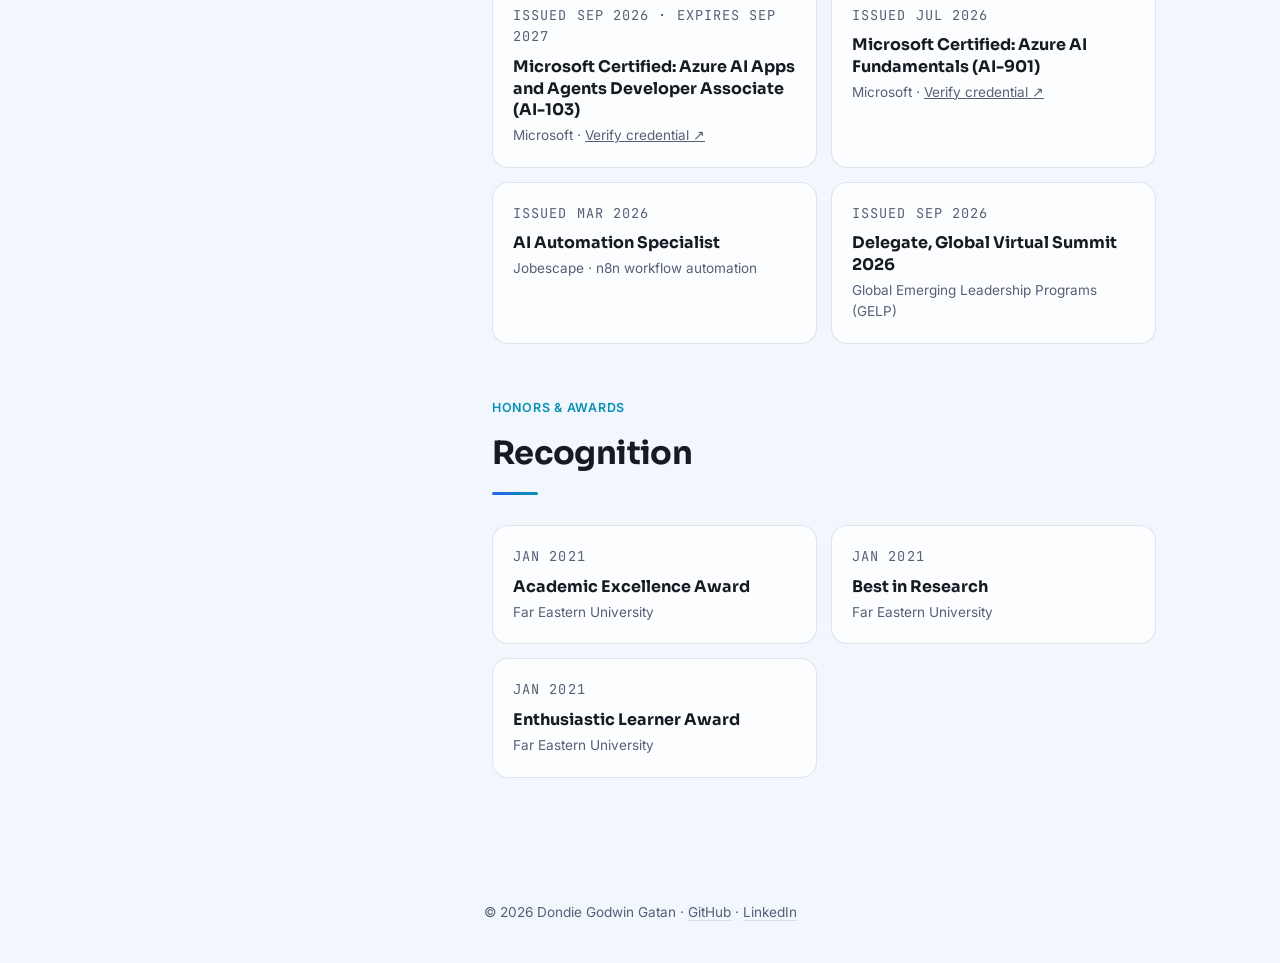
==== commit bc5608db: "Change location from Sharjah to Dubai on the site and resume" ====
--- a/about.html
+++ b/about.html
@@ -64,7 +64,7 @@
     <div class="section-inner">
       <p class="eyebrow rise" style="--i:0">Profile</p>
       <h1 class="page-title rise" style="--i:1">Hi, I'm Dondie. <em>I build useful software.</em></h1>
-      <p class="page-lede rise" style="--i:2">Software engineer and Microsoft Certified Azure AI developer, based in Sharjah, UAE.</p>
+      <p class="page-lede rise" style="--i:2">Software engineer and Microsoft Certified Azure AI developer, based in Dubai, UAE.</p>
     </div>
   </section>
 
@@ -83,7 +83,7 @@
       </div>
       <div class="fact-card">
         <ul class="fact-list">
-          <li><b>Location</b><span>Sharjah, United Arab Emirates</span></li>
+          <li><b>Location</b><span>Dubai, United Arab Emirates</span></li>
           <li><b>Education</b><span>BEng (Hons) Software Engineering, First Class Honours, University of Greater Manchester (completed May 2026)</span></li>
           <li><b>Certified</b><span>Azure AI Apps and Agents Developer Associate (AI-103)</span></li>
           <li><b>Open to</b><span>Software Engineer and Full-Stack Developer roles, on-site, hybrid or remote</span></li>
--- a/style.css
+++ b/style.css
@@ -784,3 +784,68 @@
 }
 .btn-paused { opacity: 0.7; cursor: default; border-style: dashed; color: var(--text-muted) !important; }
 .btn-paused:hover { border-color: var(--border); }
+
+/* =========================================================
+   SKILLS polish: each category is a little terminal window (traffic-light dots, a skill count and
+   its own accent), the hero numbers are stat tiles, and certifications carry a check mark
+   ========================================================= */
+.skill-meta { gap: 12px; margin-top: 26px; }
+.skill-meta span {
+  display: flex; flex-direction: column; gap: 7px; min-width: 124px; padding: 14px 18px 13px;
+  border: 1px solid var(--border); border-radius: 14px; font-size: 0.74rem; letter-spacing: 0.06em; text-transform: lowercase;
+  background: linear-gradient(160deg, color-mix(in srgb, var(--accent) 11%, var(--surface)), var(--surface));
+}
+.skill-meta b { font-size: 2rem; line-height: 1; letter-spacing: -0.04em; }
+
+.skills-grid { gap: 20px; }
+.skill-group { --cat: var(--accent); padding: 0 22px 22px; border-radius: 16px; }
+.skill-group:nth-child(2) { --cat: #34d399; }
+.skill-group:nth-child(3) { --cat: #22d3ee; }
+.skill-group:nth-child(4) { --cat: #a3e635; }
+.skill-group:nth-child(5) { --cat: #2dd4bf; }
+.skill-group:nth-child(6) { --cat: #38bdf8; }
+.skill-group:nth-child(7) { --cat: #facc15; }
+.skill-group:nth-child(8) { --cat: #86efac; }
+.skill-cert { --cat: var(--accent-2); background: linear-gradient(135deg, color-mix(in srgb, var(--accent-2) 11%, var(--surface)), var(--surface) 62%); }
+
+.skill-group h3 {
+  display: flex; align-items: center; gap: 12px; margin: 0 -22px 18px; padding: 12px 18px;
+  letter-spacing: 0.08em; color: color-mix(in srgb, var(--cat) 80%, var(--text));
+  border-bottom: 1px solid var(--border); background: color-mix(in srgb, var(--cat) 8%, transparent);
+}
+.skill-group h3::before {
+  content: ""; flex: none; width: 9px; height: 9px; margin-right: 30px; border-radius: 50%; opacity: 0.85;
+  background: #ff5f57; box-shadow: 16px 0 0 #febc2e, 32px 0 0 #28c840;
+}
+.skill-group h3::after {
+  content: attr(data-count); margin-left: auto; padding: 2px 9px; border-radius: 999px; font-size: 0.7rem; letter-spacing: 0;
+  background: color-mix(in srgb, var(--cat) 16%, transparent);
+}
+.skill-group:hover { border-color: color-mix(in srgb, var(--cat) 55%, var(--border)); box-shadow: 0 24px 44px -28px color-mix(in srgb, var(--cat) 70%, transparent); }
+
+.skill-group .chip::before { content: "\203A"; margin-right: 7px; font-weight: 700; color: var(--cat); opacity: 0.85; }
+.skill-group .chip:hover { border-color: var(--cat); background: color-mix(in srgb, var(--cat) 14%, transparent); box-shadow: 0 8px 18px -10px color-mix(in srgb, var(--cat) 80%, transparent); }
+.skill-cert .chip::before { content: "\2713"; }
+.skill-cert .chip { border-color: color-mix(in srgb, var(--accent-2) 45%, var(--border)); }
+
+@media (max-width: 640px) {
+  .skill-meta { gap: 8px; }
+  .skill-meta span { flex: 1 1 0; min-width: 0; padding: 12px 12px 11px; }
+  .skill-meta b { font-size: 1.6rem; }
+}
+
+/* the coloured category titles are mixed further into the text colour on light backgrounds for contrast */
+@media (prefers-color-scheme: light) {
+  :root:not([data-theme="dark"]) .skill-group h3 { color: color-mix(in srgb, var(--cat) 42%, var(--text)); }
+}
+:root[data-theme="light"] .skill-group h3 { color: color-mix(in srgb, var(--cat) 42%, var(--text)); }
+
+@media (max-width: 400px) {
+  .skill-meta span { font-size: 0.66rem; letter-spacing: 0.02em; padding-left: 10px; padding-right: 10px; }
+}
+
+@media (max-width: 350px) {
+  .skill-meta { gap: 6px; }
+  .skill-meta span { font-size: 0.58rem; letter-spacing: 0; padding: 10px 7px; }
+  .skill-meta b { font-size: 1.4rem; }
+}
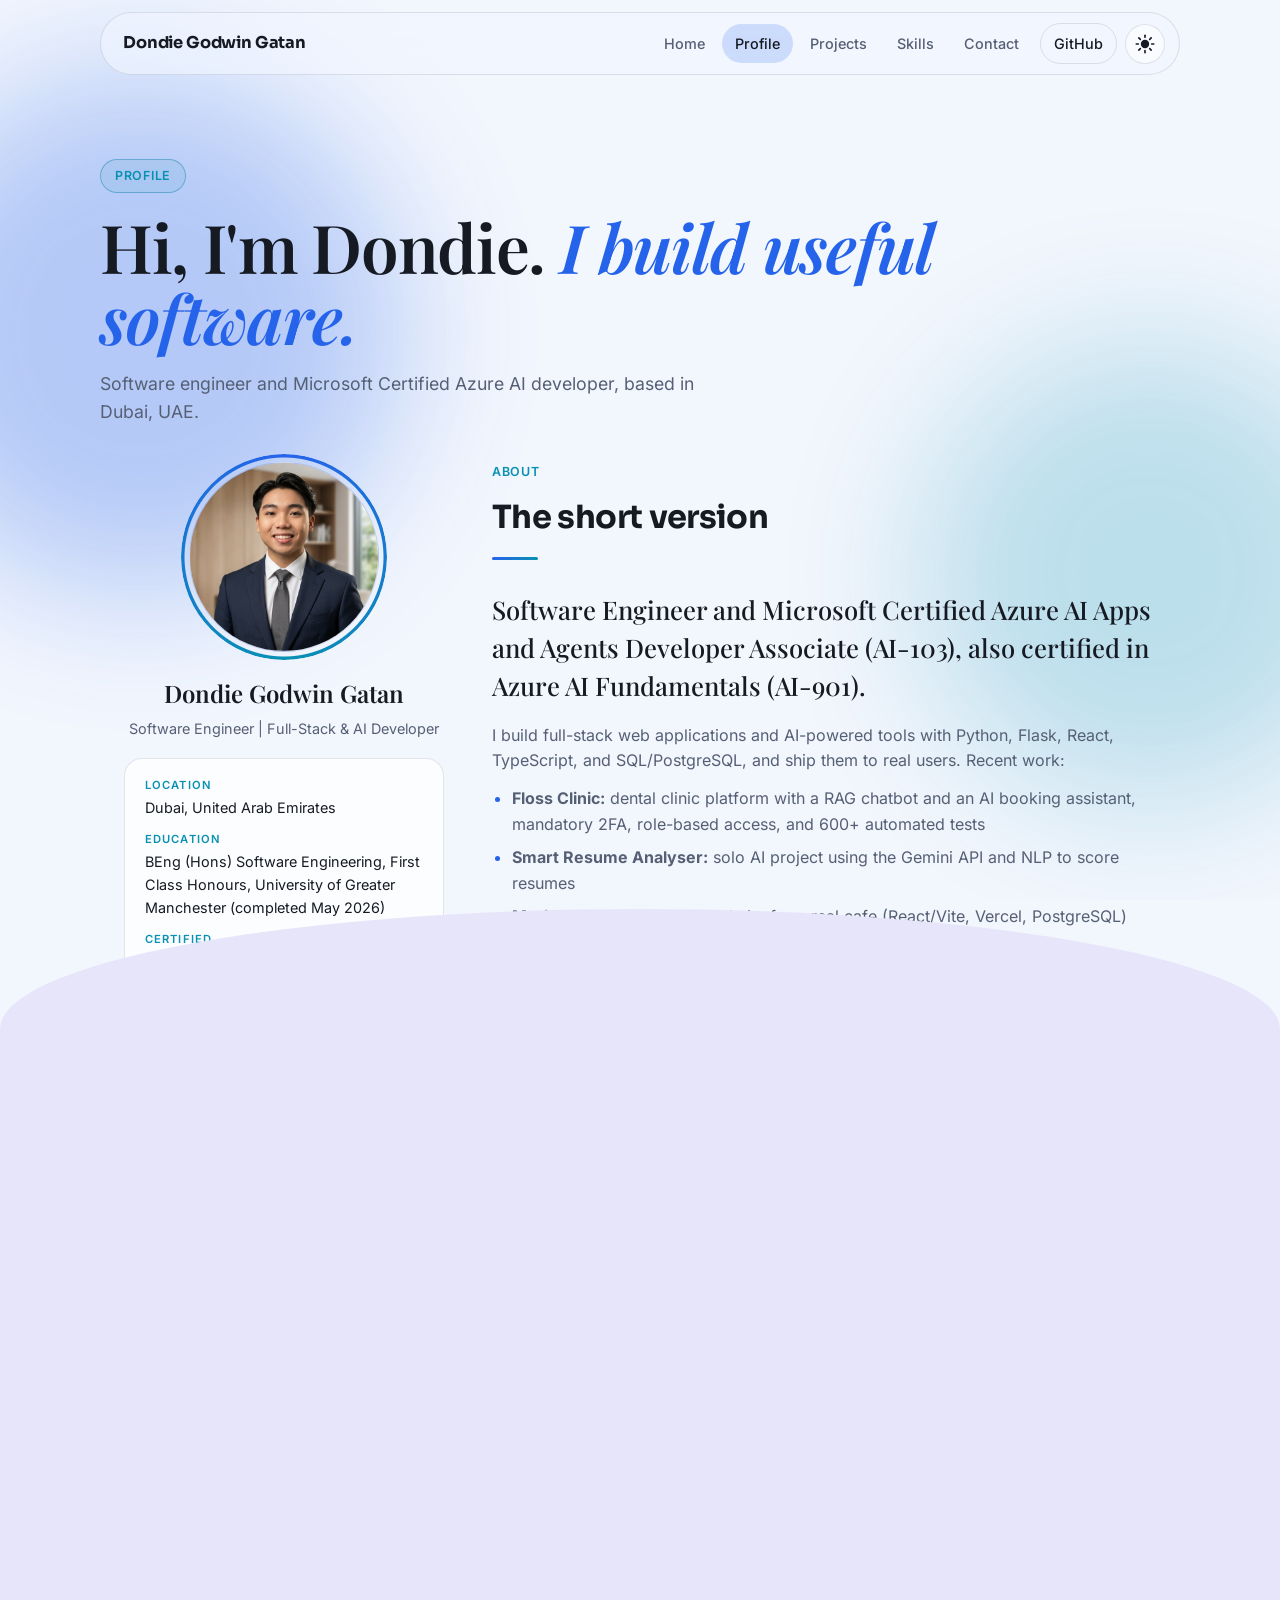
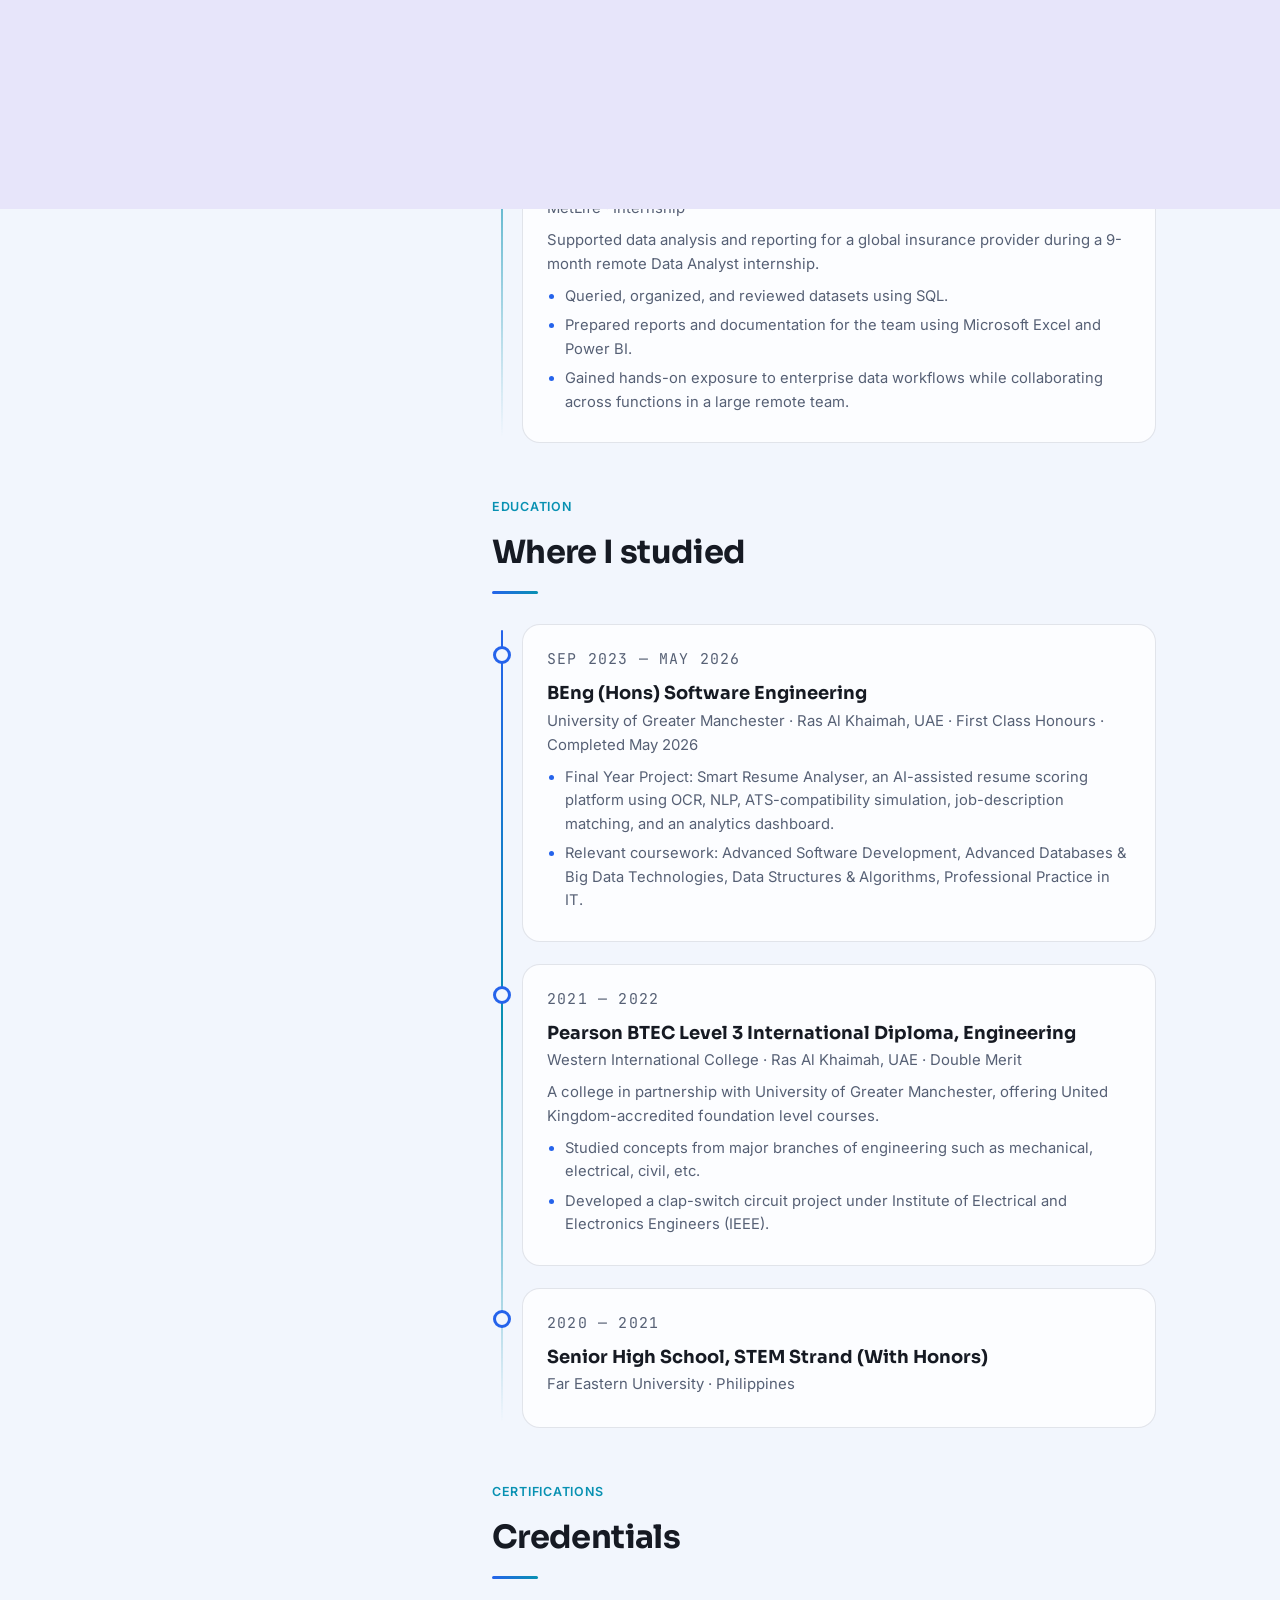
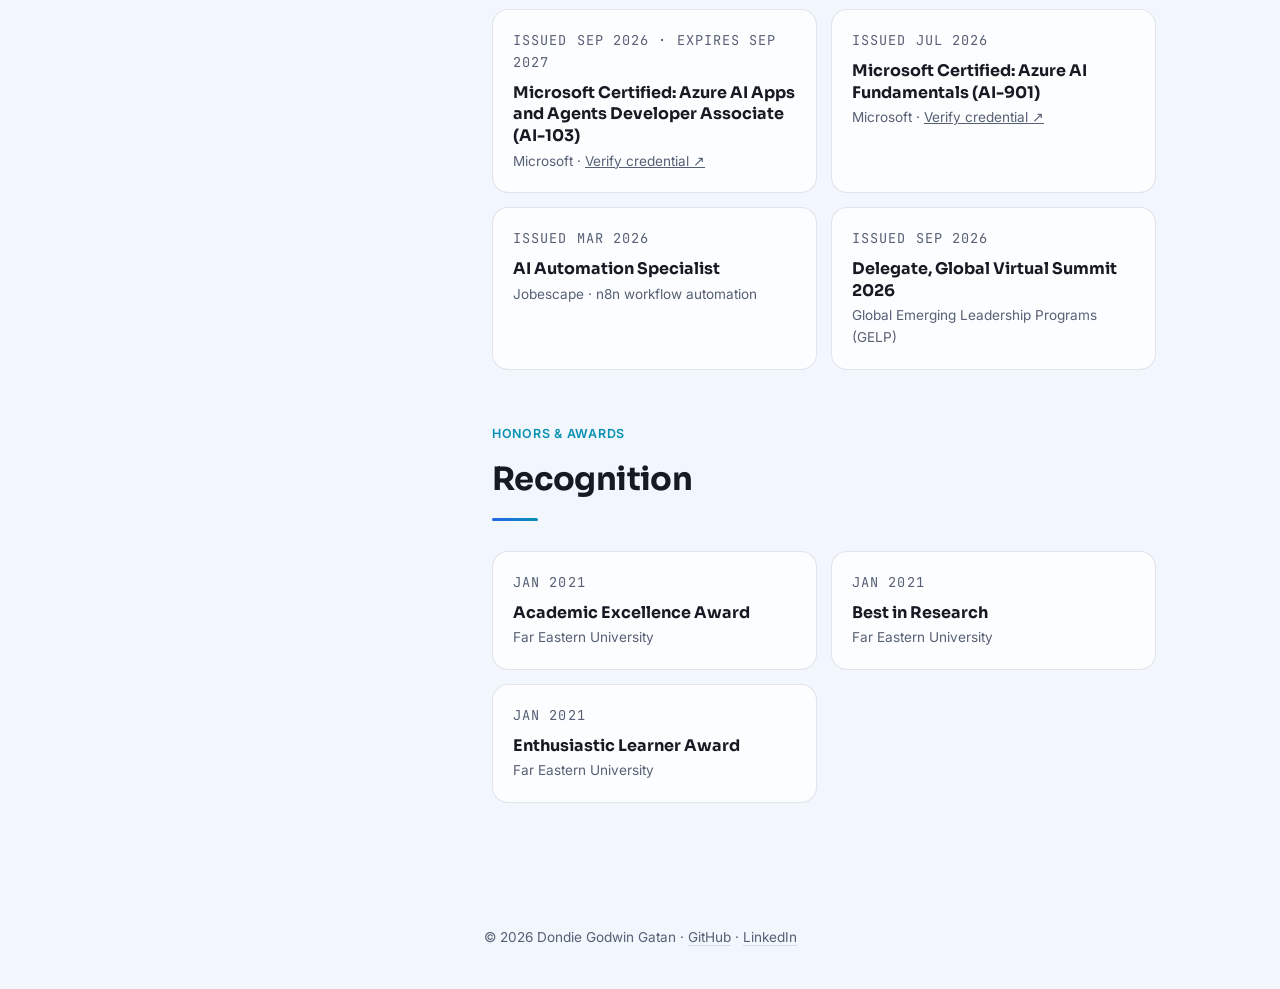
==== commit 3cc1b2ad: "Add the Ask Mori voice assistant to the Mori Matcha card The project card, the home carousel subtitl" ====
--- a/about.html
+++ b/about.html
@@ -101,7 +101,7 @@
         <ul class="about-list reveal">
           <li><strong>Floss Clinic:</strong> dental clinic platform with a RAG chatbot and an AI booking assistant, mandatory 2FA, role-based access, and 600+ automated tests</li>
           <li><strong>Smart Resume Analyser:</strong> solo AI project using the Gemini API and NLP to score resumes</li>
-          <li><strong>Mori Matcha:</strong> production website for a real cafe (React/Vite, Vercel, PostgreSQL)</li>
+          <li><strong>Mori Matcha:</strong> production website for a real cafe (React/Vite, Vercel, PostgreSQL) with a voice-enabled AI assistant</li>
           <li><strong>Expense Tracker:</strong> cross-platform web and mobile app (React Native/Expo)</li>
         </ul>
         <p class="about-p reveal">I also build AI automation workflows with n8n. Open to on-site, hybrid, or remote Software Engineer and Full-Stack Developer roles.</p>
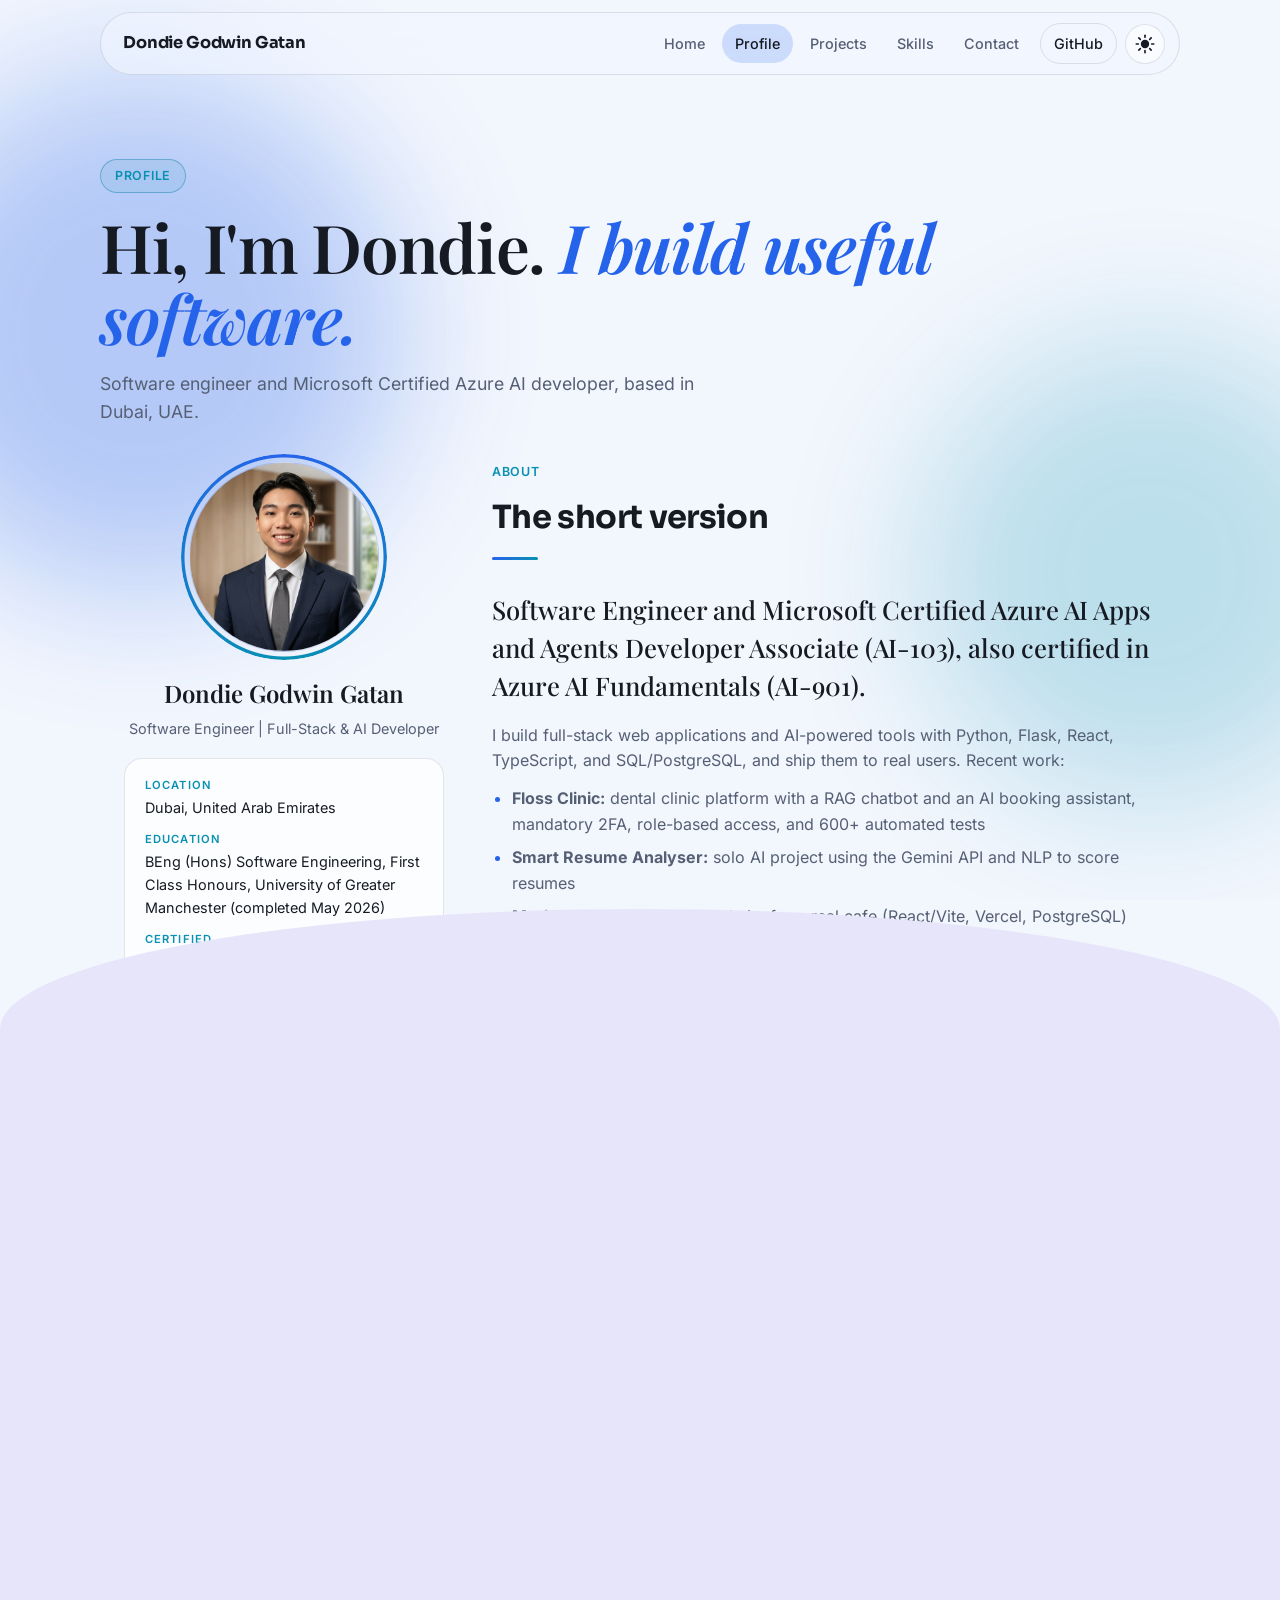
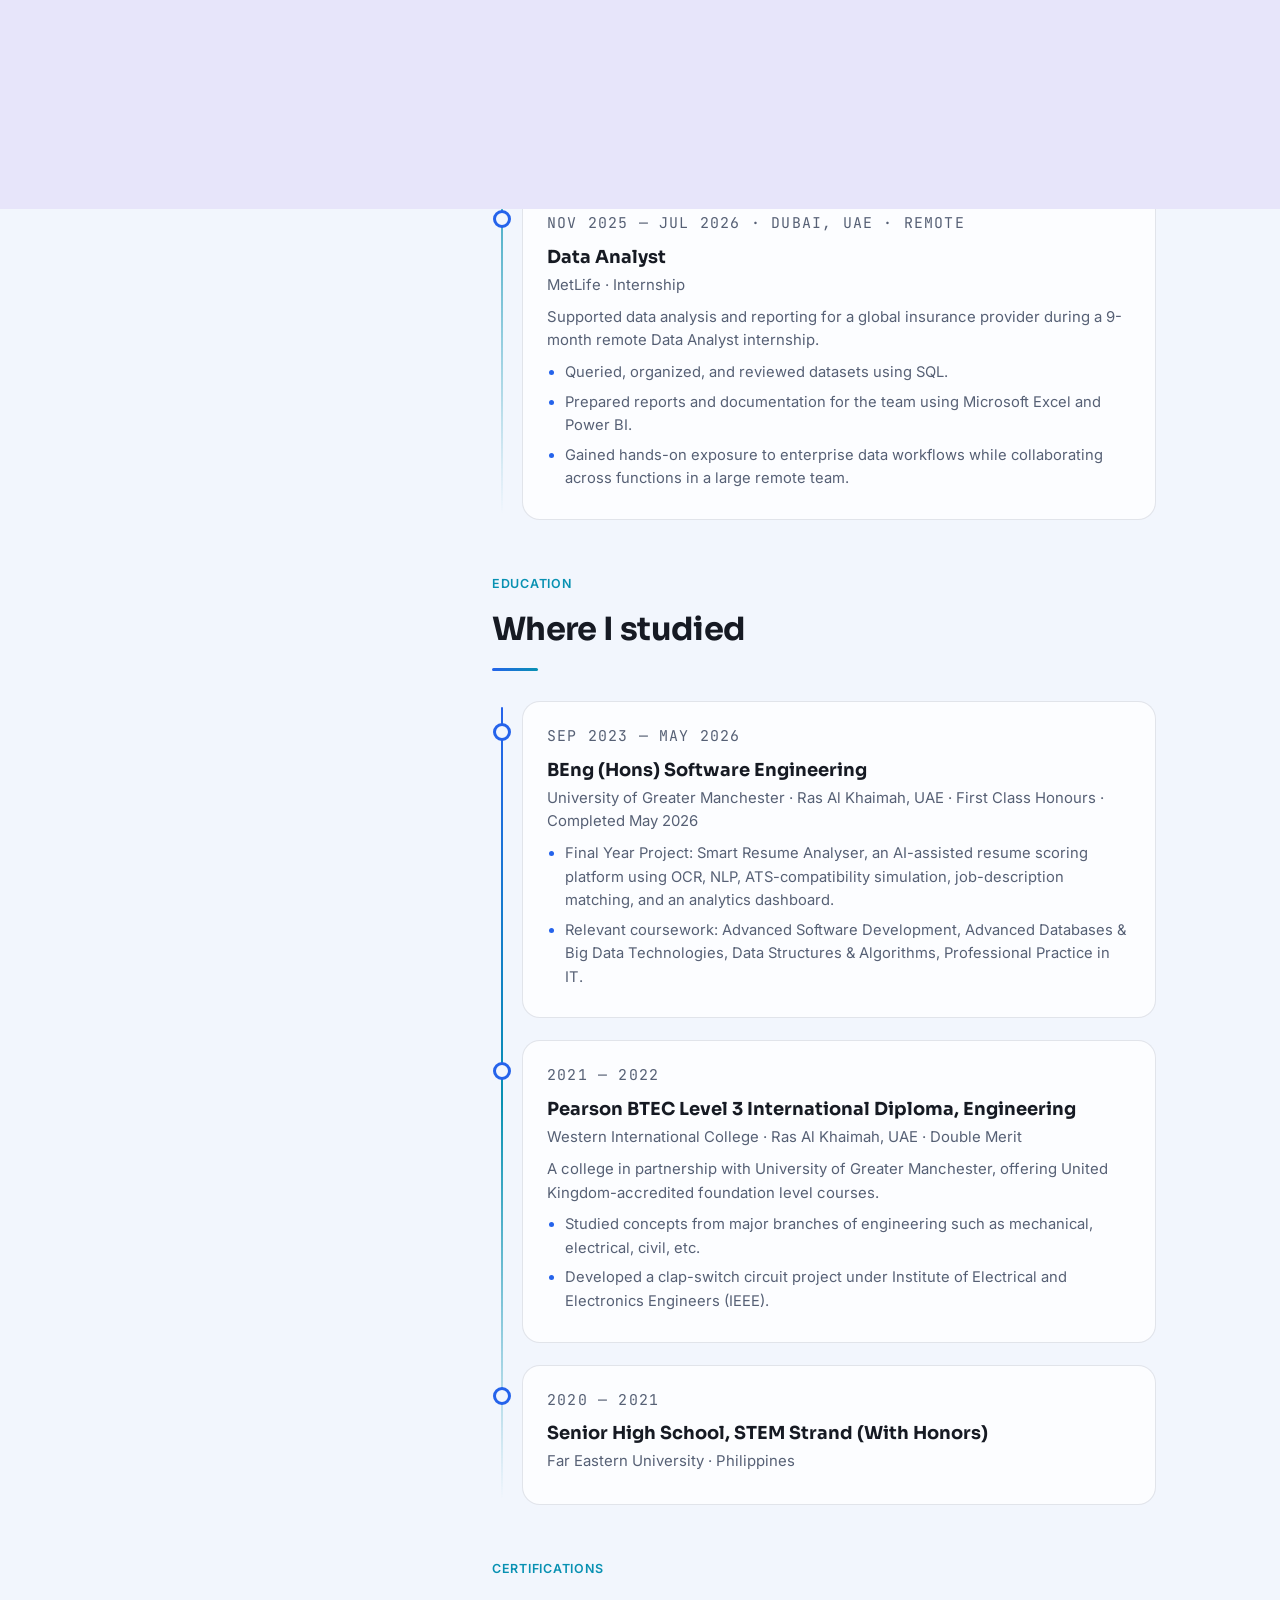
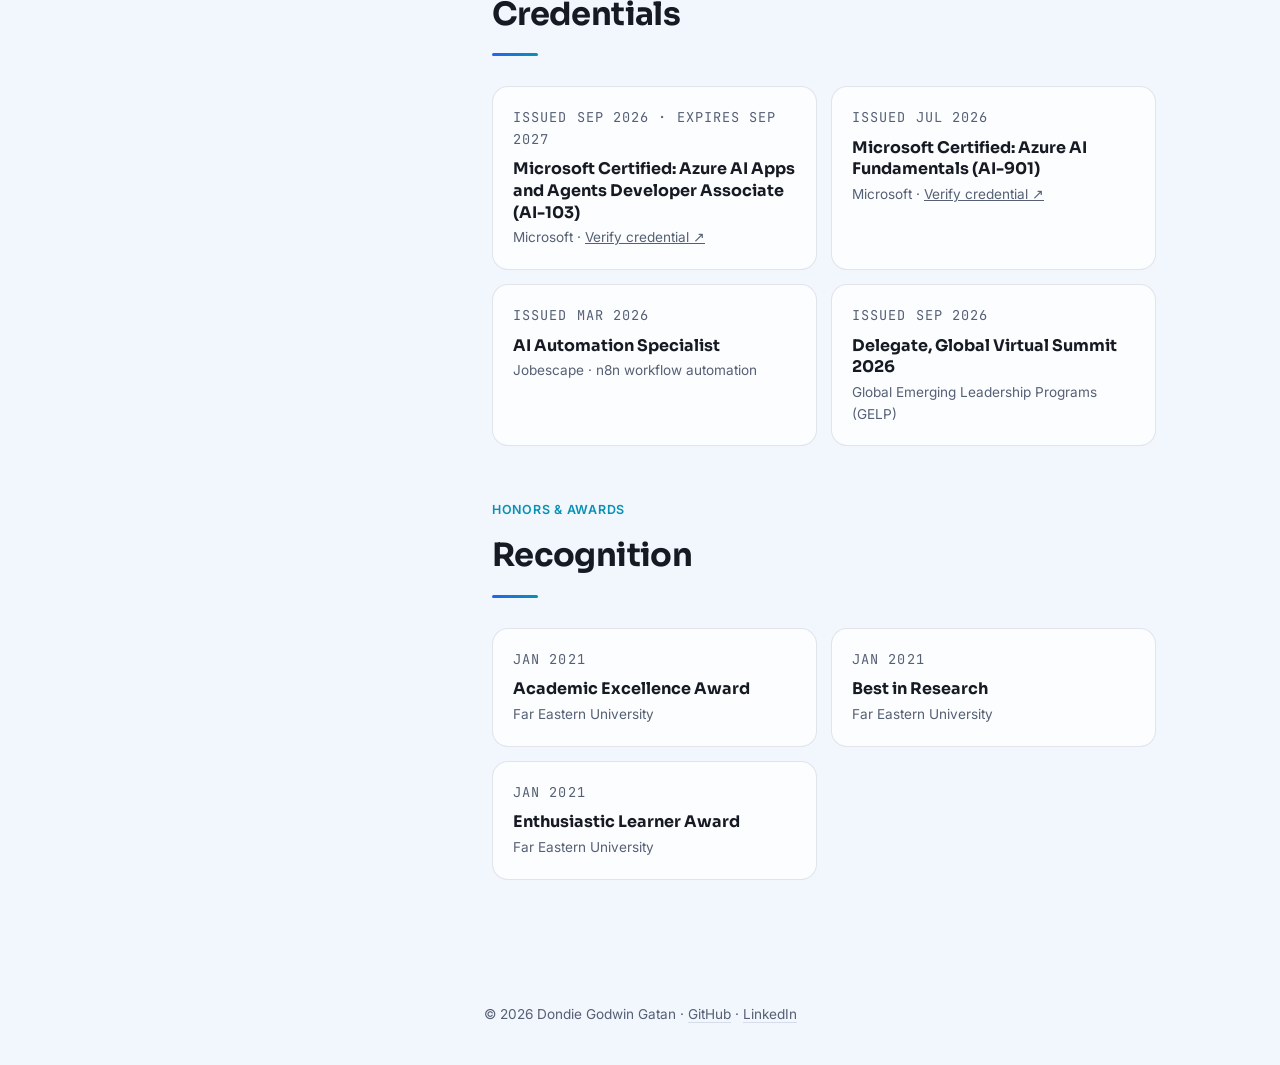
==== commit 62708e9b: "Show the loyalty card and the new Party Cart prices on the Mori Matcha card Add a loyalty card scree" ====
--- a/about.html
+++ b/about.html
@@ -101,7 +101,7 @@
         <ul class="about-list reveal">
           <li><strong>Floss Clinic:</strong> dental clinic platform with a RAG chatbot and an AI booking assistant, mandatory 2FA, role-based access, and 600+ automated tests</li>
           <li><strong>Smart Resume Analyser:</strong> solo AI project using the Gemini API and NLP to score resumes</li>
-          <li><strong>Mori Matcha:</strong> production website for a real cafe (React/Vite, Vercel, PostgreSQL) with a voice-enabled AI assistant</li>
+          <li><strong>Mori Matcha:</strong> production website for a real cafe (React/Vite, Vercel, PostgreSQL) with a voice-enabled AI assistant and a digital loyalty card</li>
           <li><strong>Expense Tracker:</strong> cross-platform web and mobile app (React Native/Expo)</li>
         </ul>
         <p class="about-p reveal">I also build AI automation workflows with n8n. Open to on-site, hybrid, or remote Software Engineer and Full-Stack Developer roles.</p>
@@ -118,6 +118,7 @@
             <p>Built and maintain a live ordering website for a real cafe business, in production since September 2026 and taking real customer orders with online and cash payments, using React/Vite, Vercel Serverless Functions, and PostgreSQL.</p>
             <ul>
               <li>Built a cart-based ordering system backed by a PostgreSQL order log, an admin dashboard for managing orders, order statuses, drink availability and CSV export, and an event Party Cart page with a booking-inquiry builder.</li>
+              <li>Built a digital loyalty stamp card (nine stamps, tenth drink free) with server-side anti-cheat rules, an append-only ledger and automated tests, managed from the admin page.</li>
               <li>Integrated Google Reviews synchronization with a curated fallback system and implemented SEO/PWA features, including structured data and an installable web app manifest.</li>
               <li>Deployed on Vercel and integrated Vercel Analytics for production monitoring.</li>
             </ul>
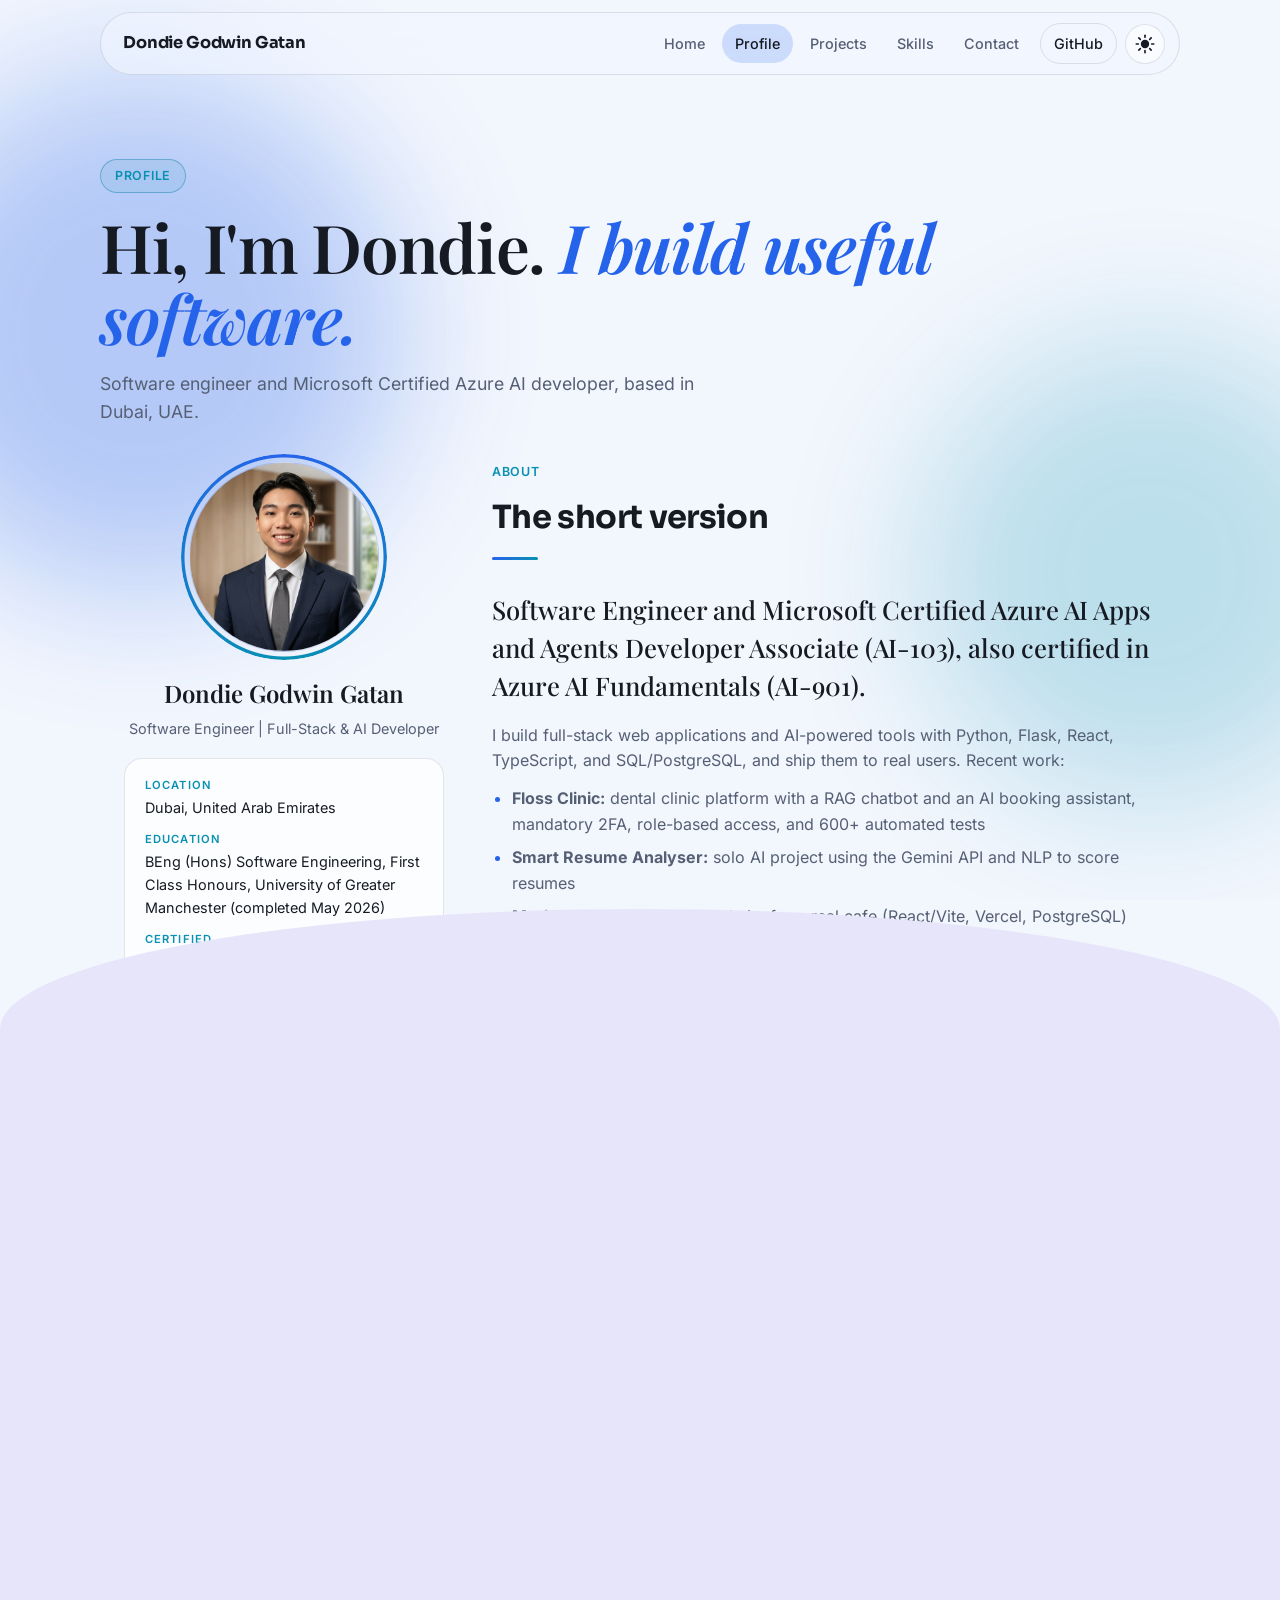
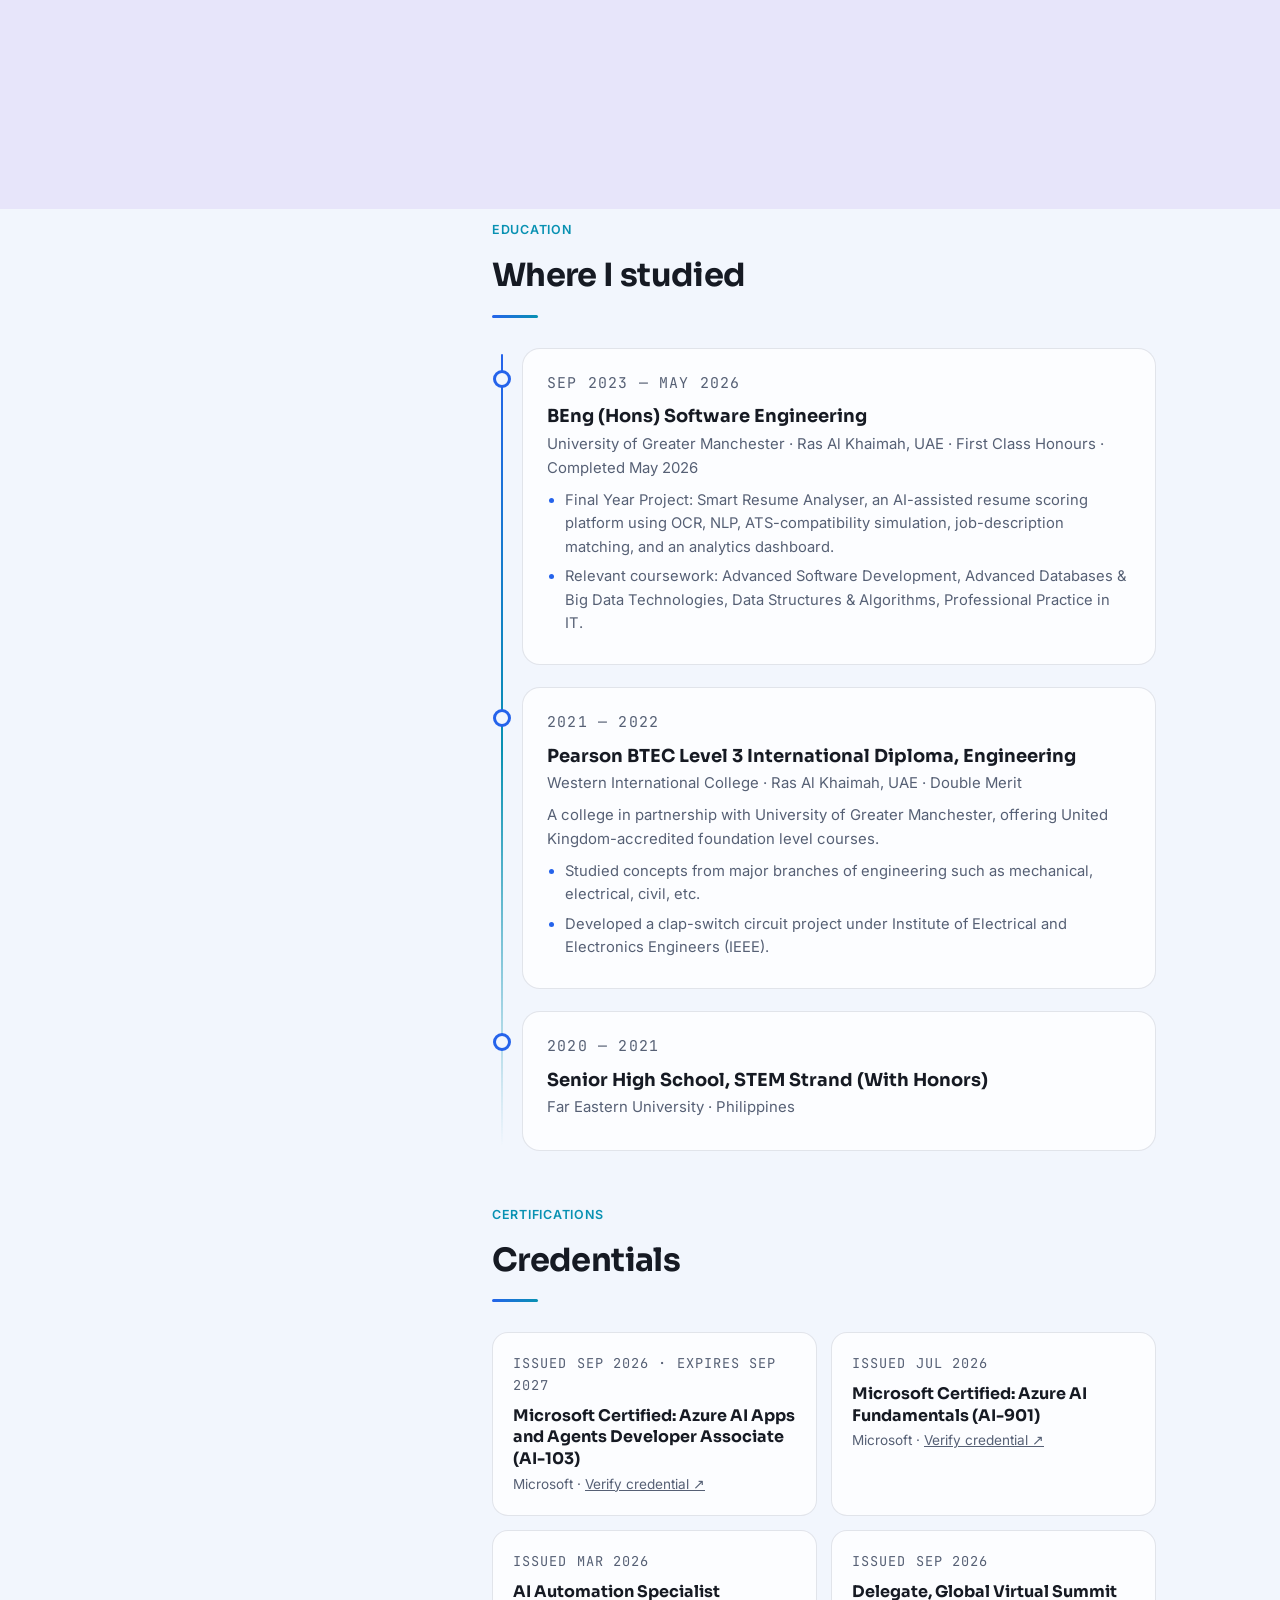
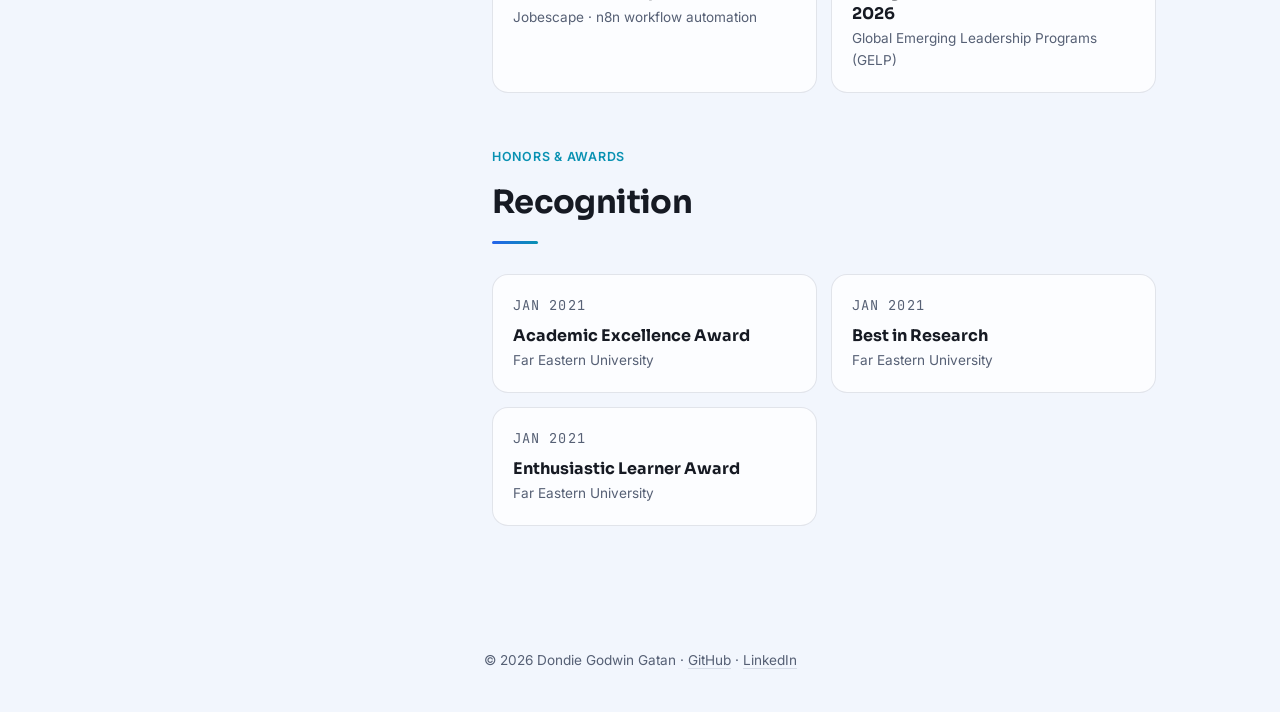
==== commit 72672761: "Remove the MetLife internship, refresh the CV and update the loyalty card details - Experience on th" ====
--- a/about.html
+++ b/about.html
@@ -124,17 +124,6 @@
             </ul>
             <p style="margin-top:10px">Live demo: <a href="https://mori-matcha-inky.vercel.app" target="_blank" rel="noopener">mori-matcha-inky.vercel.app</a></p>
           </div></div>
-          <div class="tl-item reveal"><div class="tl-card">
-            <p class="tl-when">Nov 2025 — Jul 2026 · Dubai, UAE · Remote</p>
-            <h3>Data Analyst</h3>
-            <p class="tl-org">MetLife · Internship</p>
-            <p>Supported data analysis and reporting for a global insurance provider during a 9-month remote Data Analyst internship.</p>
-            <ul>
-              <li>Queried, organized, and reviewed datasets using SQL.</li>
-              <li>Prepared reports and documentation for the team using Microsoft Excel and Power BI.</li>
-              <li>Gained hands-on exposure to enterprise data workflows while collaborating across functions in a large remote team.</li>
-            </ul>
-          </div></div>
         </div>
       </section>
 
